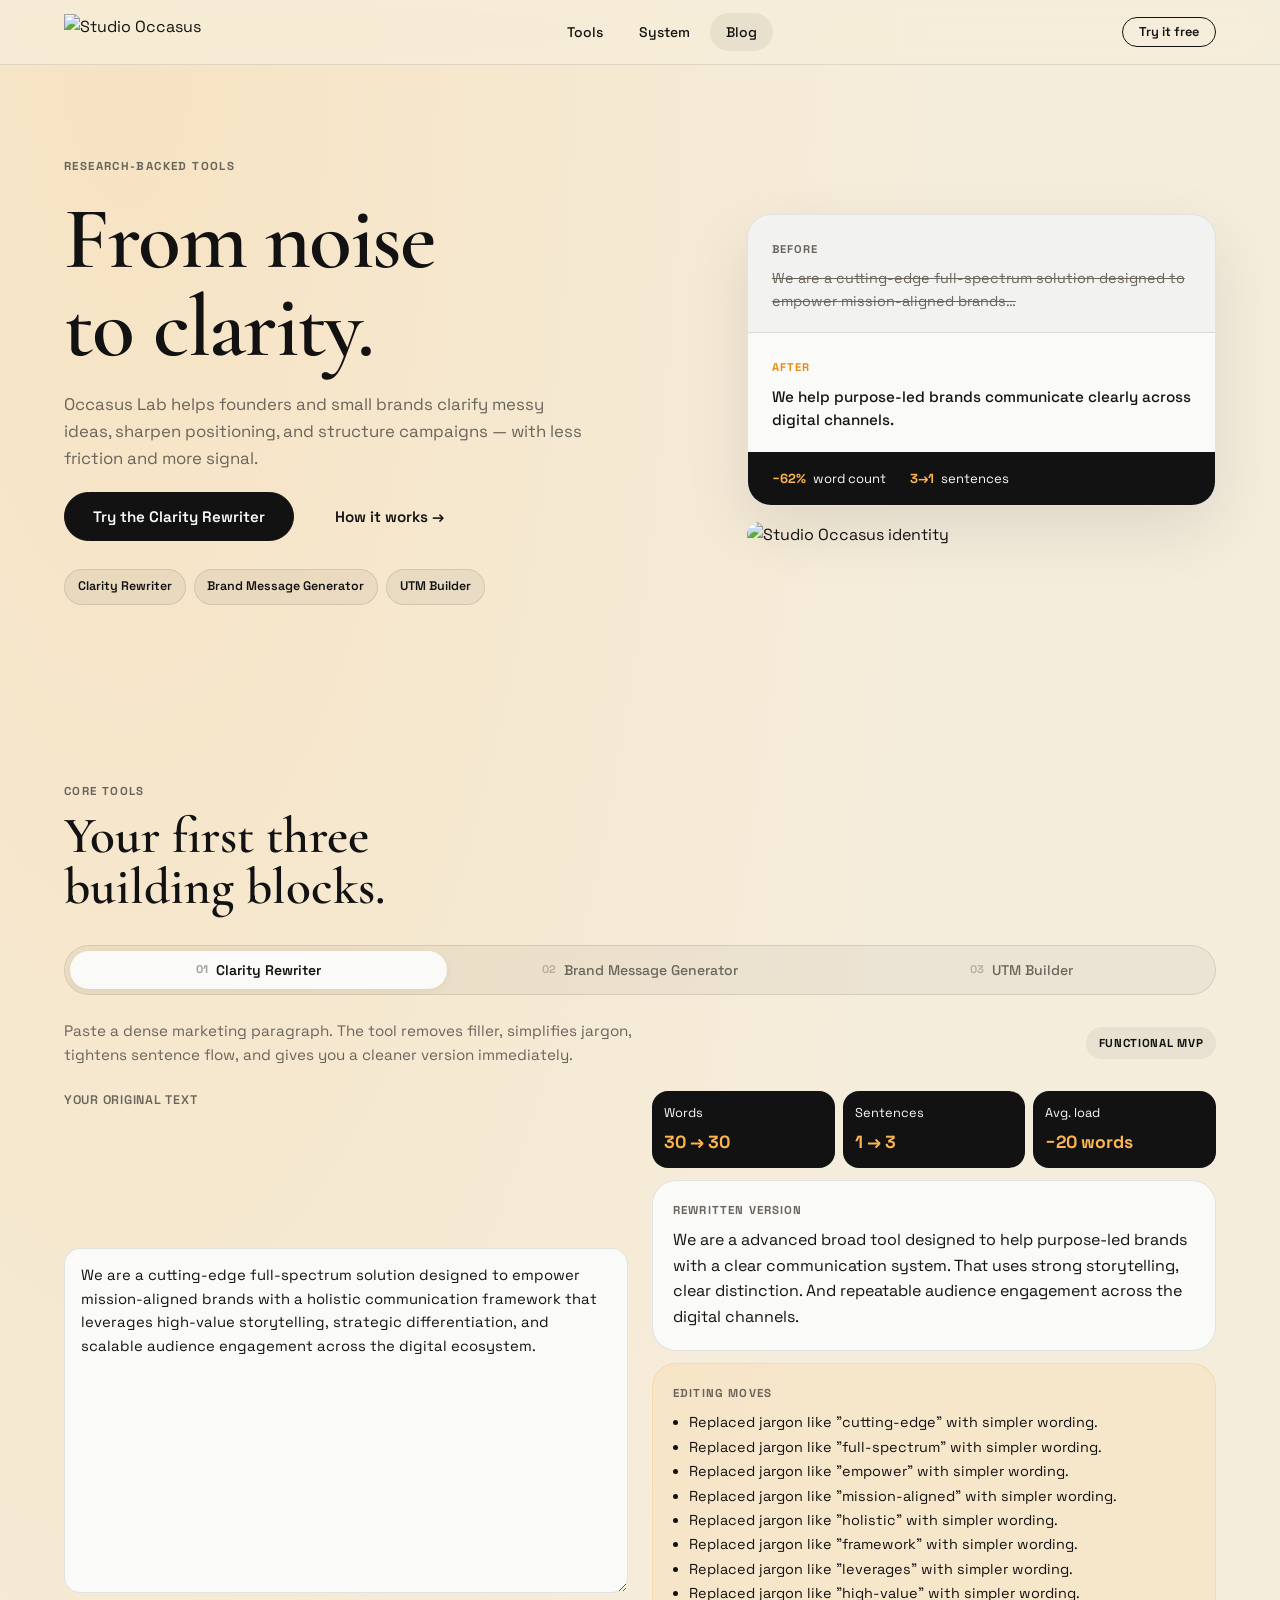
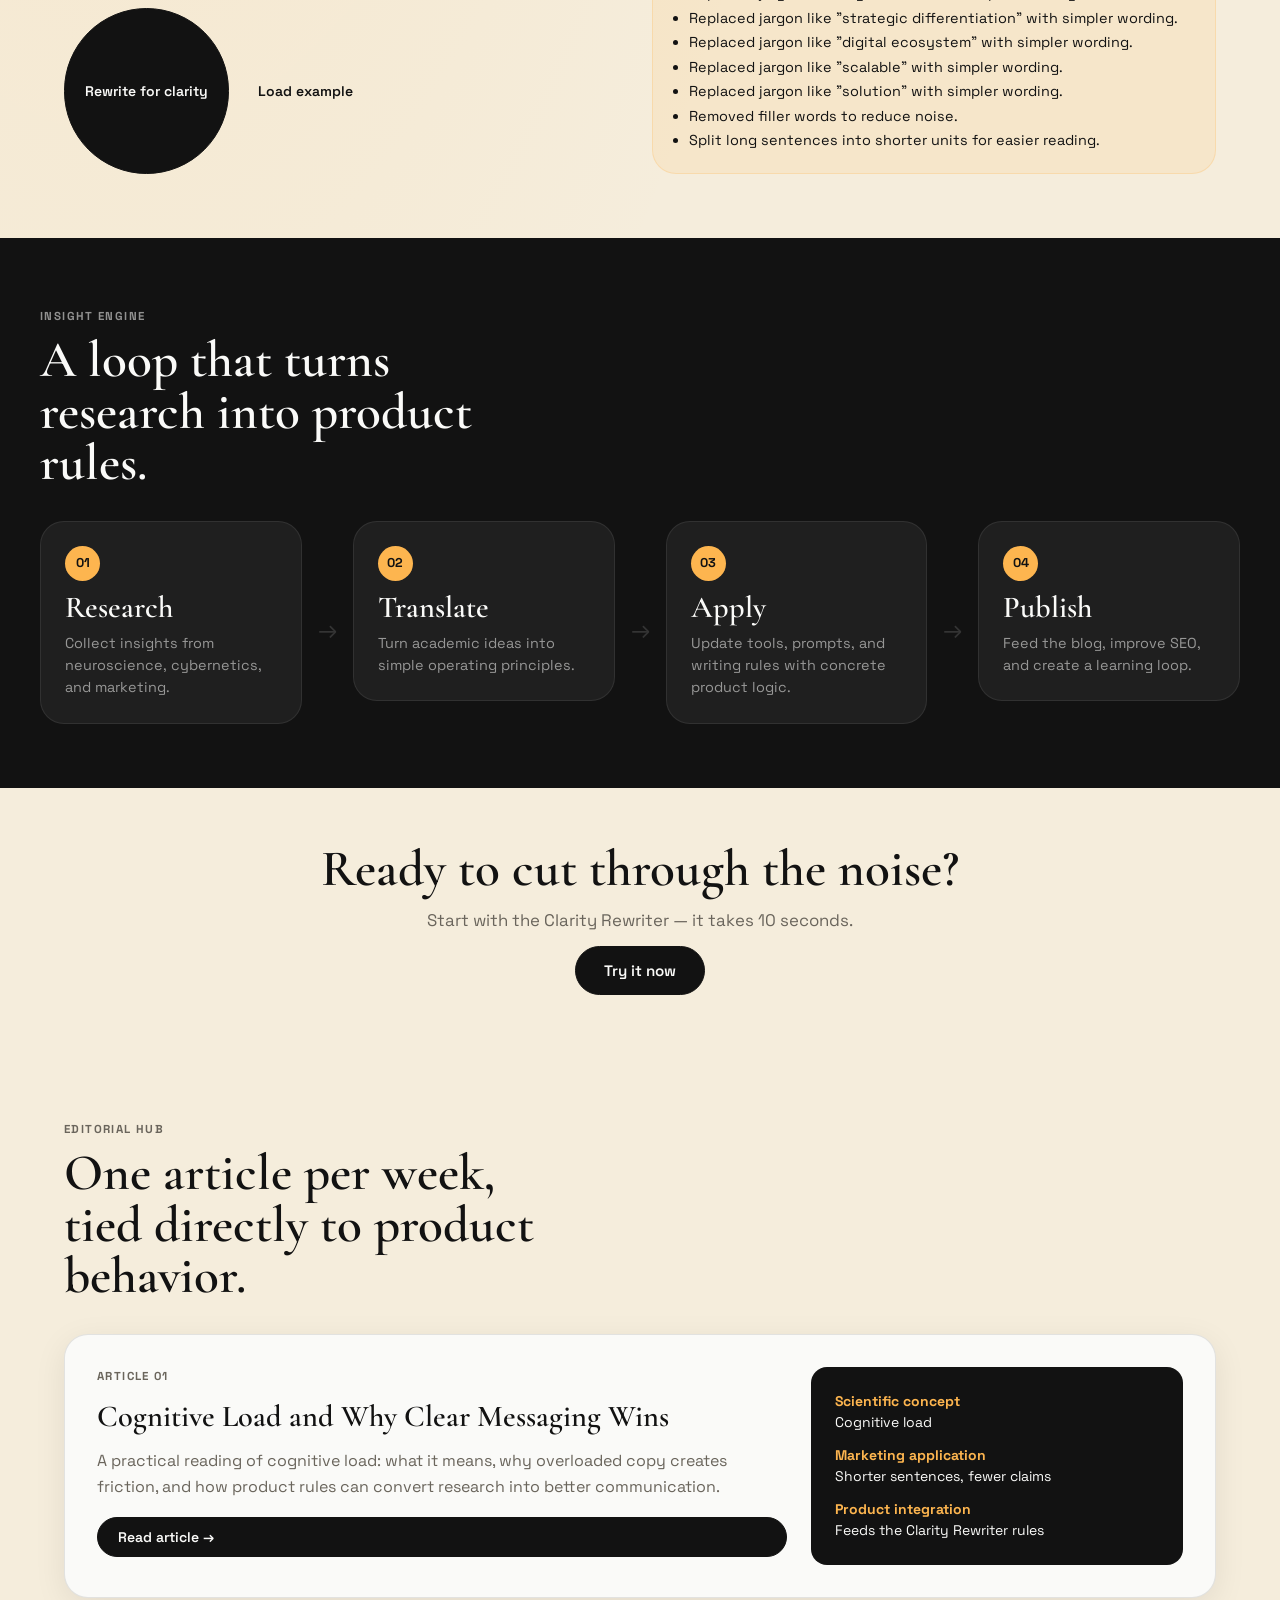
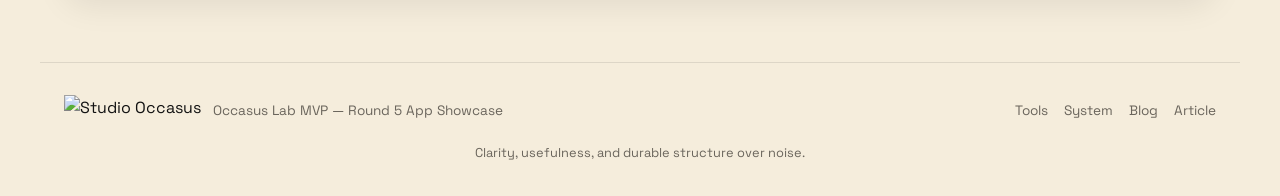
==== site/index.html @ 3262f396 "redesign: modern UX/UI with tabbed tools, sticky nav, compact layout - Tab-based tool switcher (HubS" ====
<!DOCTYPE html>
<html lang="en">
<head>
  <meta charset="UTF-8">
  <meta name="viewport" content="width=device-width, initial-scale=1.0">
  <title>Occasus Lab | From Noise to Clarity</title>
  <meta name="description" content="Occasus Lab turns messy marketing ideas into clear messaging with a Clarity Rewriter, a Brand Message Generator, and a clean editorial content hub.">
  <meta name="theme-color" content="#f5eddc">
  <meta property="og:title" content="Occasus Lab | From Noise to Clarity">
  <meta property="og:description" content="Research-backed tools for clarity, positioning, and calm campaign structure.">
  <meta property="og:type" content="website">
  <meta property="og:image" content="assets/studio-occasus-banner.jpg">
  <link rel="preconnect" href="https://fonts.googleapis.com">
  <link rel="preconnect" href="https://fonts.gstatic.com" crossorigin>
  <link href="https://fonts.googleapis.com/css2?family=Cormorant+Garamond:wght@500;600;700&family=Space+Grotesk:wght@400;500;700&display=swap" rel="stylesheet">
  <link rel="stylesheet" href="assets/styles.css">
</head>
<body>

  <!-- ── Sticky Nav ──────────────────────────────── -->
  <header class="nav" id="nav">
    <div class="nav__inner">
      <a class="nav__brand" href="#top" aria-label="Occasus Lab home">
        <img src="assets/studio-occasus-logo.png" alt="Studio Occasus" height="40">
      </a>
      <nav class="nav__links" aria-label="Primary">
        <a href="#tools" class="nav__link">Tools</a>
        <a href="#system" class="nav__link">System</a>
        <a href="#blog" class="nav__link">Blog</a>
      </nav>
      <a class="btn btn--sm" href="#tools">Try it free</a>
    </div>
  </header>

  <main id="top">

    <!-- ── Hero ──────────────────────────────────── -->
    <section class="hero">
      <div class="hero__content">
        <span class="tag">Research-backed tools</span>
        <h1>From noise<br>to clarity.</h1>
        <p class="hero__sub">Occasus Lab helps founders and small brands clarify messy ideas, sharpen positioning, and structure campaigns&nbsp;&mdash; with less friction and more signal.</p>
        <div class="hero__actions">
          <a class="btn btn--primary btn--lg" href="#tools">Try the Clarity Rewriter</a>
          <a class="btn btn--ghost btn--lg" href="#system">How it works &rarr;</a>
        </div>
        <div class="hero__proof">
          <span class="hero__pill">Clarity Rewriter</span>
          <span class="hero__pill">Brand Message Generator</span>
          <span class="hero__pill">UTM Builder</span>
        </div>
      </div>
      <div class="hero__visual">
        <div class="demo-card">
          <div class="demo-card__before">
            <span class="demo-card__label">Before</span>
            <p>We are a cutting-edge full-spectrum solution designed to empower mission-aligned brands&hellip;</p>
          </div>
          <div class="demo-card__after">
            <span class="demo-card__label demo-card__label--accent">After</span>
            <p>We help purpose-led brands communicate clearly across digital channels.</p>
          </div>
          <div class="demo-card__stats">
            <div><strong>&minus;62%</strong> word count</div>
            <div><strong>3&rarr;1</strong> sentences</div>
          </div>
        </div>
        <figure class="hero__banner">
          <img src="assets/studio-occasus-banner.jpg" alt="Studio Occasus identity" loading="lazy">
        </figure>
      </div>
    </section>

    <!-- ── Tools (tabbed) ────────────────────────── -->
    <section class="section" id="tools">
      <div class="section__head">
        <span class="tag">Core tools</span>
        <h2>Your first three building blocks.</h2>
      </div>

      <div class="tabs" role="tablist">
        <button class="tabs__btn tabs__btn--active" role="tab" aria-selected="true" aria-controls="panel-clarity" data-tool="clarity">
          <span class="tabs__num">01</span> Clarity Rewriter
        </button>
        <button class="tabs__btn" role="tab" aria-selected="false" aria-controls="panel-brand" data-tool="brand">
          <span class="tabs__num">02</span> Brand Message Generator
        </button>
        <button class="tabs__btn" role="tab" aria-selected="false" aria-controls="panel-utm" data-tool="utm">
          <span class="tabs__num">03</span> UTM Builder
        </button>
      </div>

      <!-- Panel: Clarity Rewriter -->
      <div class="panel panel--active" id="panel-clarity" role="tabpanel">
        <div class="panel__intro">
          <p>Paste a dense marketing paragraph. The tool removes filler, simplifies jargon, tightens sentence flow, and gives you a cleaner version immediately.</p>
          <span class="badge">Functional MVP</span>
        </div>
        <div class="panel__grid">
          <form class="form" id="clarity-form">
            <label for="clarity-input">Your original text</label>
            <textarea id="clarity-input" name="clarity-input" rows="8">We are a cutting-edge full-spectrum solution designed to empower mission-aligned brands with a holistic communication framework that leverages high-value storytelling, strategic differentiation, and scalable audience engagement across the digital ecosystem.</textarea>
            <div class="form__actions">
              <button class="btn btn--primary" type="submit">Rewrite for clarity</button>
              <button class="btn btn--ghost" type="button" id="clarity-sample">Load example</button>
            </div>
          </form>
          <div class="results">
            <div class="metrics" id="clarity-metrics" aria-live="polite"></div>
            <div class="result-card">
              <span class="result-card__label">Rewritten version</span>
              <div id="clarity-output" aria-live="polite"></div>
            </div>
            <div class="result-card result-card--accent">
              <span class="result-card__label">Editing moves</span>
              <ul id="clarity-notes" class="note-list"></ul>
            </div>
          </div>
        </div>
      </div>

      <!-- Panel: Brand Message Generator -->
      <div class="panel" id="panel-brand" role="tabpanel">
        <div class="panel__intro">
          <p>Answer five questions about your brand. Get a positioning statement, value proposition, and homepage lead&nbsp;&mdash; instantly.</p>
          <span class="badge badge--soft">Guided output</span>
        </div>
        <div class="panel__grid">
          <form class="form" id="brand-form">
            <label for="audience">Audience</label>
            <input id="audience" name="audience" type="text" value="founders with a strong offer but fuzzy messaging">
            <label for="problem">Main problem</label>
            <input id="problem" name="problem" type="text" value="their message sounds complicated or generic">
            <label for="outcome">Desired outcome</label>
            <input id="outcome" name="outcome" type="text" value="clear positioning that people understand quickly">
            <label for="difference">Key difference</label>
            <input id="difference" name="difference" type="text" value="a research-backed method focused on signal, not hype">
            <label for="proof">Proof or credibility</label>
            <input id="proof" name="proof" type="text" value="clarity principles grounded in neuroscience, cybernetics, and real marketing practice">
            <label for="tone">Tone</label>
            <select id="tone" name="tone">
              <option value="calm">Calm and editorial</option>
              <option value="direct">Direct and confident</option>
              <option value="warm">Warm and human</option>
            </select>
            <div class="form__actions">
              <button class="btn btn--primary" type="submit">Generate messaging</button>
            </div>
          </form>
          <div class="results">
            <div class="result-card">
              <span class="result-card__label">Positioning statement</span>
              <p id="positioning-output"></p>
            </div>
            <div class="result-card">
              <span class="result-card__label">Value proposition</span>
              <p id="value-output"></p>
            </div>
            <div class="result-card">
              <span class="result-card__label">Homepage lead</span>
              <p id="lead-output"></p>
            </div>
          </div>
        </div>
      </div>

      <!-- Panel: UTM Builder -->
      <div class="panel" id="panel-utm" role="tabpanel">
        <div class="panel__intro">
          <p>Build clean, trackable campaign URLs. No more guessing which link drove traffic.</p>
          <span class="badge badge--soft">SEO entry point</span>
        </div>
        <div class="panel__grid">
          <form class="form" id="utm-form">
            <label for="base-url">Base URL</label>
            <input id="base-url" name="base-url" type="url" value="https://studiooccasus.com/offer">
            <label for="utm-source">Source</label>
            <input id="utm-source" name="utm-source" type="text" value="newsletter">
            <label for="utm-medium">Medium</label>
            <input id="utm-medium" name="utm-medium" type="text" value="email">
            <label for="utm-campaign">Campaign</label>
            <input id="utm-campaign" name="utm-campaign" type="text" value="clarity-launch">
            <label for="utm-content">Content</label>
            <input id="utm-content" name="utm-content" type="text" value="hero-cta">
            <label for="utm-term">Term</label>
            <input id="utm-term" name="utm-term" type="text" value="brand-clarity">
            <div class="form__actions">
              <button class="btn btn--primary" type="submit">Build URL</button>
              <button class="btn btn--ghost" type="button" id="utm-copy">Copy result</button>
            </div>
          </form>
          <div class="results">
            <div class="result-card">
              <span class="result-card__label">Generated URL</span>
              <p id="utm-output" class="mono"></p>
            </div>
            <div class="result-card result-card--accent">
              <span class="result-card__label">Why it matters</span>
              <p>Clear tracking keeps SEO, campaigns, and product learning tied together without extra operational noise.</p>
            </div>
          </div>
        </div>
      </div>
    </section>

    <!-- ── System (dark) ─────────────────────────── -->
    <section class="section section--dark" id="system">
      <div class="section__inner">
        <div class="section__head section__head--light">
          <span class="tag tag--light">Insight engine</span>
          <h2>A loop that turns research into product rules.</h2>
        </div>
        <div class="flow">
          <div class="flow__step">
            <span class="flow__num">01</span>
            <h3>Research</h3>
            <p>Collect insights from neuroscience, cybernetics, and marketing.</p>
          </div>
          <span class="flow__arrow">&rarr;</span>
          <div class="flow__step">
            <span class="flow__num">02</span>
            <h3>Translate</h3>
            <p>Turn academic ideas into simple operating principles.</p>
          </div>
          <span class="flow__arrow">&rarr;</span>
          <div class="flow__step">
            <span class="flow__num">03</span>
            <h3>Apply</h3>
            <p>Update tools, prompts, and writing rules with concrete product logic.</p>
          </div>
          <span class="flow__arrow">&rarr;</span>
          <div class="flow__step">
            <span class="flow__num">04</span>
            <h3>Publish</h3>
            <p>Feed the blog, improve SEO, and create a learning loop.</p>
          </div>
        </div>
      </div>
    </section>

    <!-- ── CTA Banner ────────────────────────────── -->
    <section class="cta-banner">
      <h2>Ready to cut through the noise?</h2>
      <p>Start with the Clarity Rewriter&nbsp;&mdash; it takes 10&nbsp;seconds.</p>
      <a class="btn btn--primary btn--lg" href="#tools">Try it now</a>
    </section>

    <!-- ── Blog ──────────────────────────────────── -->
    <section class="section" id="blog">
      <div class="section__head">
        <span class="tag">Editorial hub</span>
        <h2>One article per week, tied directly to product behavior.</h2>
      </div>
      <article class="article-card">
        <div class="article-card__content">
          <span class="tag">Article 01</span>
          <h3>Cognitive Load and Why Clear Messaging Wins</h3>
          <p>A practical reading of cognitive load: what it means, why overloaded copy creates friction, and how product rules can convert research into better communication.</p>
          <a class="btn btn--primary" href="cognitive-load-clarity.html">Read article &rarr;</a>
        </div>
        <div class="article-card__meta">
          <div><strong>Scientific concept</strong><br>Cognitive load</div>
          <div><strong>Marketing application</strong><br>Shorter sentences, fewer claims</div>
          <div><strong>Product integration</strong><br>Feeds the Clarity Rewriter rules</div>
        </div>
      </article>
    </section>

  </main>

  <!-- ── Footer ──────────────────────────────────── -->
  <footer class="footer">
    <div class="footer__inner">
      <div class="footer__brand">
        <img src="assets/studio-occasus-logo.png" alt="Studio Occasus" height="32">
        <p>Occasus Lab MVP &mdash; Round 5 App Showcase</p>
      </div>
      <div class="footer__links">
        <a href="#tools">Tools</a>
        <a href="#system">System</a>
        <a href="#blog">Blog</a>
        <a href="cognitive-load-clarity.html">Article</a>
      </div>
    </div>
    <p class="footer__copy">Clarity, usefulness, and durable structure over noise.</p>
  </footer>

  <script src="assets/app.js"></script>
</body>
</html>
---- site/assets/styles.css ----
/* ═══════════════════════════════════════════════════
   Occasus Lab — Design System v2
   Inspired by Refokus / HubSpot / Neil Patel
   ═══════════════════════════════════════════════════ */

/* ── Foundation ──────────────────────────────────── */
:root {
  --bg: #f5eddc;
  --surface: #fafaf8;
  --ink: #121212;
  --muted: #6a655c;
  --line: rgba(18, 18, 18, .10);
  --accent: #fdb54f;
  --accent-deep: #e38d12;
  --radius: 16px;
  --radius-lg: 24px;
  --shadow-sm: 0 2px 8px rgba(18, 18, 18, .06);
  --shadow: 0 8px 32px rgba(18, 18, 18, .08);
  --shadow-lg: 0 24px 64px rgba(18, 18, 18, .10);
  --nav-h: 64px;
  --max-w: 1200px;
  --ease: cubic-bezier(.4, 0, .2, 1);
  --transition: 220ms var(--ease);
}

*, *::before, *::after { box-sizing: border-box; margin: 0; }

html {
  scroll-behavior: smooth;
  scroll-padding-top: calc(var(--nav-h) + 24px);
}

body {
  font-family: "Space Grotesk", system-ui, sans-serif;
  color: var(--ink);
  background:
    radial-gradient(ellipse at 10% 0%, rgba(253, 181, 79, .18), transparent 50%),
    var(--bg);
  line-height: 1.6;
  -webkit-font-smoothing: antialiased;
}

img { max-width: 100%; display: block; }
a   { color: inherit; text-decoration: none; }

/* ── Typography ──────────────────────────────────── */
h1, h2, h3 {
  font-family: "Cormorant Garamond", Georgia, serif;
  font-weight: 600;
  line-height: 1;
}
h1 { font-size: clamp(3rem, 7vw, 5.5rem); letter-spacing: -.02em; }
h2 { font-size: clamp(2rem, 4vw, 3.2rem); }
h3 { font-size: clamp(1.4rem, 2.5vw, 1.9rem); }

/* ── Tags & Badges ───────────────────────────────── */
.tag {
  display: inline-block;
  text-transform: uppercase;
  letter-spacing: .12em;
  font-size: .72rem;
  font-weight: 700;
  color: var(--muted);
}
.tag--light { color: rgba(250, 250, 248, .55); }

.badge {
  display: inline-flex;
  padding: .4rem .8rem;
  border-radius: 999px;
  background: rgba(18, 18, 18, .06);
  font-size: .72rem;
  font-weight: 700;
  letter-spacing: .06em;
  text-transform: uppercase;
}
.badge--soft { background: rgba(253, 181, 79, .2); }

/* ── Buttons ─────────────────────────────────────── */
.btn {
  display: inline-flex;
  align-items: center;
  gap: .5rem;
  padding: .75rem 1.25rem;
  border-radius: 999px;
  border: 1.5px solid var(--ink);
  font: 600 .875rem/1 "Space Grotesk", sans-serif;
  cursor: pointer;
  transition: transform var(--transition), background var(--transition), color var(--transition), box-shadow var(--transition);
  white-space: nowrap;
  background: transparent;
  color: var(--ink);
}
.btn:hover { transform: translateY(-1px); box-shadow: var(--shadow-sm); }
.btn--primary { background: var(--ink); color: var(--surface); }
.btn--primary:hover { background: #2a2a2a; }
.btn--ghost { border-color: transparent; }
.btn--ghost:hover { background: rgba(18, 18, 18, .05); }
.btn--lg { padding: 1rem 1.75rem; font-size: .95rem; }
.btn--sm { padding: .5rem 1rem; font-size: .8rem; }

/* ═══════════════════════════════════════════════════
   NAV — Sticky, blur-backed
   ═══════════════════════════════════════════════════ */
.nav {
  position: sticky;
  top: 0;
  z-index: 100;
  background: rgba(245, 237, 220, .82);
  backdrop-filter: blur(16px) saturate(180%);
  -webkit-backdrop-filter: blur(16px) saturate(180%);
  border-bottom: 1px solid var(--line);
}
.nav__inner {
  max-width: var(--max-w);
  margin: 0 auto;
  padding: 0 1.5rem;
  height: var(--nav-h);
  display: flex;
  align-items: center;
  justify-content: space-between;
  gap: 1.5rem;
}
.nav__brand img { height: 36px; width: auto; }
.nav__links { display: flex; gap: .25rem; }
.nav__link {
  padding: .5rem 1rem;
  border-radius: 999px;
  font-size: .875rem;
  font-weight: 500;
  transition: background var(--transition), color var(--transition);
}
.nav__link:hover,
.nav__link.active {
  background: rgba(18, 18, 18, .06);
}

/* ═══════════════════════════════════════════════════
   HERO
   ═══════════════════════════════════════════════════ */
.hero {
  max-width: var(--max-w);
  margin: 0 auto;
  padding: 3rem 1.5rem 4rem;
  display: grid;
  grid-template-columns: 1.15fr .85fr;
  gap: 3rem;
  align-items: center;
  min-height: max(72vh, 520px);
}
.hero__content { display: grid; gap: 1.25rem; }
.hero__sub {
  max-width: 48ch;
  color: var(--muted);
  font-size: 1.05rem;
}
.hero__actions { display: flex; flex-wrap: wrap; gap: .75rem; }
.hero__proof {
  display: flex;
  flex-wrap: wrap;
  gap: .5rem;
  padding-top: .5rem;
}
.hero__pill {
  padding: .45rem .8rem;
  border-radius: 999px;
  background: rgba(18, 18, 18, .05);
  border: 1px solid var(--line);
  font-size: .78rem;
  font-weight: 600;
}

/* Demo card */
.hero__visual { display: grid; gap: 1rem; }

.demo-card {
  border-radius: var(--radius-lg);
  border: 1px solid var(--line);
  background: var(--surface);
  box-shadow: var(--shadow-lg);
  overflow: hidden;
}
.demo-card__before,
.demo-card__after { padding: 1.25rem 1.5rem; }
.demo-card__before {
  background: rgba(18, 18, 18, .03);
  border-bottom: 1px solid var(--line);
}
.demo-card__before p {
  color: var(--muted);
  text-decoration: line-through;
  font-size: .9rem;
  line-height: 1.55;
}
.demo-card__after p {
  font-weight: 500;
  font-size: .95rem;
  line-height: 1.55;
}
.demo-card__label {
  display: inline-block;
  font-size: .7rem;
  font-weight: 700;
  text-transform: uppercase;
  letter-spacing: .1em;
  margin-bottom: .5rem;
  color: var(--muted);
}
.demo-card__label--accent { color: var(--accent-deep); }
.demo-card__stats {
  display: flex;
  gap: 1.5rem;
  padding: 1rem 1.5rem;
  background: var(--ink);
  color: var(--surface);
  font-size: .82rem;
}
.demo-card__stats strong { color: var(--accent); margin-right: .25rem; }

.hero__banner {
  border-radius: var(--radius-lg);
  overflow: hidden;
  margin: 0;
}
.hero__banner img { width: 100%; height: auto; object-fit: cover; }

/* ═══════════════════════════════════════════════════
   SECTIONS
   ═══════════════════════════════════════════════════ */
.section {
  max-width: var(--max-w);
  margin: 0 auto;
  padding: 4rem 1.5rem;
}
.section--dark {
  max-width: none;
  background: var(--ink);
  color: var(--surface);
  padding: 4rem 1.5rem;
}
.section__inner {
  max-width: var(--max-w);
  margin: 0 auto;
}
.section__head { margin-bottom: 2rem; }
.section__head h2 { margin-top: .5rem; max-width: 20ch; }
.section__head--light h2 { color: var(--surface); }

/* ═══════════════════════════════════════════════════
   TABS — HubSpot-style pill switcher
   ═══════════════════════════════════════════════════ */
.tabs {
  display: flex;
  gap: .25rem;
  padding: .3rem;
  background: rgba(18, 18, 18, .04);
  border-radius: 999px;
  border: 1px solid var(--line);
  overflow-x: auto;
  margin-bottom: 1.5rem;
}
.tabs__btn {
  flex: 1;
  display: flex;
  align-items: center;
  justify-content: center;
  gap: .5rem;
  padding: .75rem 1.25rem;
  border: none;
  border-radius: 999px;
  background: transparent;
  font: 500 .875rem/1 "Space Grotesk", sans-serif;
  color: var(--muted);
  cursor: pointer;
  transition: all var(--transition);
  white-space: nowrap;
}
.tabs__btn:hover { color: var(--ink); }
.tabs__btn--active {
  background: var(--surface);
  color: var(--ink);
  box-shadow: var(--shadow-sm);
  font-weight: 600;
}
.tabs__num {
  font-size: .7rem;
  font-weight: 700;
  opacity: .4;
}

/* ═══════════════════════════════════════════════════
   PANELS — Tool content areas
   ═══════════════════════════════════════════════════ */
.panel {
  display: none;
  animation: fadeUp 320ms var(--ease);
}
.panel--active { display: block; }

.panel__intro {
  display: flex;
  align-items: center;
  justify-content: space-between;
  gap: 1rem;
  margin-bottom: 1.5rem;
}
.panel__intro p { max-width: 60ch; color: var(--muted); font-size: .95rem; }
.panel__grid {
  display: grid;
  grid-template-columns: 1fr 1fr;
  gap: 1.5rem;
}

/* ═══════════════════════════════════════════════════
   FORMS
   ═══════════════════════════════════════════════════ */
.form { display: grid; gap: .7rem; }
.form label {
  font-size: .78rem;
  font-weight: 600;
  text-transform: uppercase;
  letter-spacing: .06em;
  color: var(--muted);
}
.form input,
.form select,
.form textarea {
  width: 100%;
  border: 1.5px solid var(--line);
  border-radius: var(--radius);
  background: var(--surface);
  color: var(--ink);
  padding: .85rem 1rem;
  font: inherit;
  font-size: .925rem;
  transition: border-color var(--transition), box-shadow var(--transition);
}
.form input:focus,
.form select:focus,
.form textarea:focus {
  outline: none;
  border-color: var(--accent);
  box-shadow: 0 0 0 3px rgba(253, 181, 79, .2);
}
.form textarea { resize: vertical; min-height: 10rem; }
.form__actions { display: flex; gap: .5rem; margin-top: .25rem; }

/* ═══════════════════════════════════════════════════
   RESULTS
   ═══════════════════════════════════════════════════ */
.results { display: grid; gap: .75rem; align-content: start; }

.metrics {
  display: grid;
  grid-template-columns: repeat(3, 1fr);
  gap: .5rem;
}
.metric {
  padding: .75rem;
  border-radius: var(--radius);
  background: var(--ink);
  color: var(--surface);
  font-size: .8rem;
}
.metric strong {
  display: block;
  font-size: 1.1rem;
  margin-top: .25rem;
  color: var(--accent);
}

.result-card {
  padding: 1.25rem;
  border-radius: var(--radius-lg);
  background: var(--surface);
  border: 1px solid var(--line);
}
.result-card--accent {
  background: rgba(253, 181, 79, .12);
  border-color: rgba(253, 181, 79, .25);
}
.result-card__label {
  display: block;
  font-size: .72rem;
  font-weight: 700;
  text-transform: uppercase;
  letter-spacing: .1em;
  color: var(--muted);
  margin-bottom: .5rem;
}
.result-card p { margin: 0; line-height: 1.6; }
.note-list { margin: 0; padding-left: 1rem; font-size: .9rem; line-height: 1.7; }
.mono { font-family: "SF Mono", Consolas, monospace; word-break: break-all; font-size: .85rem; }

/* ═══════════════════════════════════════════════════
   FLOW — Insight engine (dark section)
   ═══════════════════════════════════════════════════ */
.flow {
  display: flex;
  align-items: flex-start;
  gap: 1rem;
}
.flow__step {
  flex: 1;
  padding: 1.5rem;
  border-radius: var(--radius-lg);
  background: rgba(250, 250, 248, .06);
  border: 1px solid rgba(250, 250, 248, .08);
}
.flow__step h3 { margin-top: .75rem; }
.flow__step p {
  color: rgba(250, 250, 248, .55);
  font-size: .9rem;
  margin-top: .5rem;
  line-height: 1.55;
}
.flow__num {
  display: inline-flex;
  align-items: center;
  justify-content: center;
  width: 2.2rem;
  height: 2.2rem;
  border-radius: 50%;
  background: var(--accent);
  color: var(--ink);
  font-weight: 700;
  font-size: .8rem;
}
.flow__arrow {
  align-self: center;
  font-size: 1.5rem;
  color: rgba(250, 250, 248, .15);
  flex-shrink: 0;
  padding-top: 1rem;
}

/* ═══════════════════════════════════════════════════
   CTA BANNER
   ═══════════════════════════════════════════════════ */
.cta-banner {
  max-width: var(--max-w);
  margin: 0 auto;
  padding: 3.5rem 1.5rem;
  text-align: center;
  display: grid;
  gap: .75rem;
  justify-items: center;
}
.cta-banner p { color: var(--muted); font-size: 1.05rem; }

/* ═══════════════════════════════════════════════════
   ARTICLE CARD
   ═══════════════════════════════════════════════════ */
.article-card {
  display: grid;
  grid-template-columns: 1.3fr .7fr;
  gap: 1.5rem;
  padding: 2rem;
  border-radius: var(--radius-lg);
  background: var(--surface);
  border: 1px solid var(--line);
  box-shadow: var(--shadow);
}
.article-card__content { display: grid; gap: 1rem; align-content: start; }
.article-card__content p { color: var(--muted); line-height: 1.65; }
.article-card__meta {
  display: grid;
  gap: .75rem;
  padding: 1.5rem;
  border-radius: var(--radius);
  background: var(--ink);
  color: var(--surface);
  font-size: .875rem;
  line-height: 1.5;
  align-content: start;
}
.article-card__meta strong { color: var(--accent); }

/* ═══════════════════════════════════════════════════
   ARTICLE PAGE (cognitive-load-clarity.html)
   keep compatibility with the existing blog page
   ═══════════════════════════════════════════════════ */
.article-layout { width: min(960px, calc(100% - 2rem)); margin: 0 auto; }
.article-hero {
  padding: clamp(2rem, 4vw, 3.8rem);
  border: 1px solid var(--line);
  border-radius: var(--radius-lg);
  background: rgba(250, 250, 248, .7);
  box-shadow: var(--shadow);
}
.article-body { display: grid; gap: 1.2rem; margin-top: 1.5rem; }
.article-block {
  padding: 1.5rem;
  border: 1px solid var(--line);
  border-radius: var(--radius-lg);
  background: rgba(255, 255, 255, .72);
}
.article-block ul { margin: .7rem 0 0; padding-left: 1.25rem; line-height: 1.75; }
.article-back { display: inline-flex; margin-bottom: 1rem; }
.eyebrow, .card-label { text-transform: uppercase; letter-spacing: .12em; font-size: .74rem; font-weight: 700; color: var(--muted); }

/* ═══════════════════════════════════════════════════
   FOOTER
   ═══════════════════════════════════════════════════ */
.footer {
  max-width: var(--max-w);
  margin: 0 auto;
  padding: 2rem 1.5rem;
  border-top: 1px solid var(--line);
}
.footer__inner {
  display: flex;
  justify-content: space-between;
  align-items: center;
  gap: 1rem;
}
.footer__brand { display: flex; align-items: center; gap: .75rem; }
.footer__brand p { font-size: .85rem; color: var(--muted); margin: 0; }
.footer__links { display: flex; gap: 1rem; }
.footer__links a {
  font-size: .85rem;
  color: var(--muted);
  transition: color var(--transition);
}
.footer__links a:hover { color: var(--ink); }
.footer__copy {
  margin-top: 1rem;
  font-size: .8rem;
  color: var(--muted);
  text-align: center;
}

/* ═══════════════════════════════════════════════════
   ANIMATIONS
   ═══════════════════════════════════════════════════ */
@keyframes fadeUp {
  from { opacity: 0; transform: translateY(12px); }
  to   { opacity: 1; transform: translateY(0); }
}

.fade-in {
  animation: fadeUp 600ms var(--ease) both;
}
.delay-1 { animation-delay: 100ms; }
.delay-2 { animation-delay: 200ms; }

/* ═══════════════════════════════════════════════════
   RESPONSIVE
   ═══════════════════════════════════════════════════ */
@media (max-width: 980px) {
  .hero {
    grid-template-columns: 1fr;
    min-height: auto;
    padding: 2rem 1.5rem 3rem;
  }
  .hero__visual { order: -1; }
  .panel__grid { grid-template-columns: 1fr; }
  .flow { flex-direction: column; }
  .flow__arrow { transform: rotate(90deg); align-self: center; }
  .article-card { grid-template-columns: 1fr; }
}

@media (max-width: 640px) {
  .nav__links { display: none; }
  .tabs { gap: 0; }
  .tabs__btn { padding: .6rem .75rem; font-size: .78rem; }
  .tabs__num { display: none; }
  .metrics { grid-template-columns: 1fr; }
  .hero__actions { flex-direction: column; }
  .hero__actions .btn { justify-content: center; }
  .demo-card__stats { flex-direction: column; gap: .5rem; }
  .footer__inner { flex-direction: column; text-align: center; }
  .section { padding: 2.5rem 1rem; }
  .section--dark { padding: 2.5rem 1rem; }
  .cta-banner { padding: 2.5rem 1rem; }
  .panel__intro { flex-direction: column; align-items: flex-start; }
}
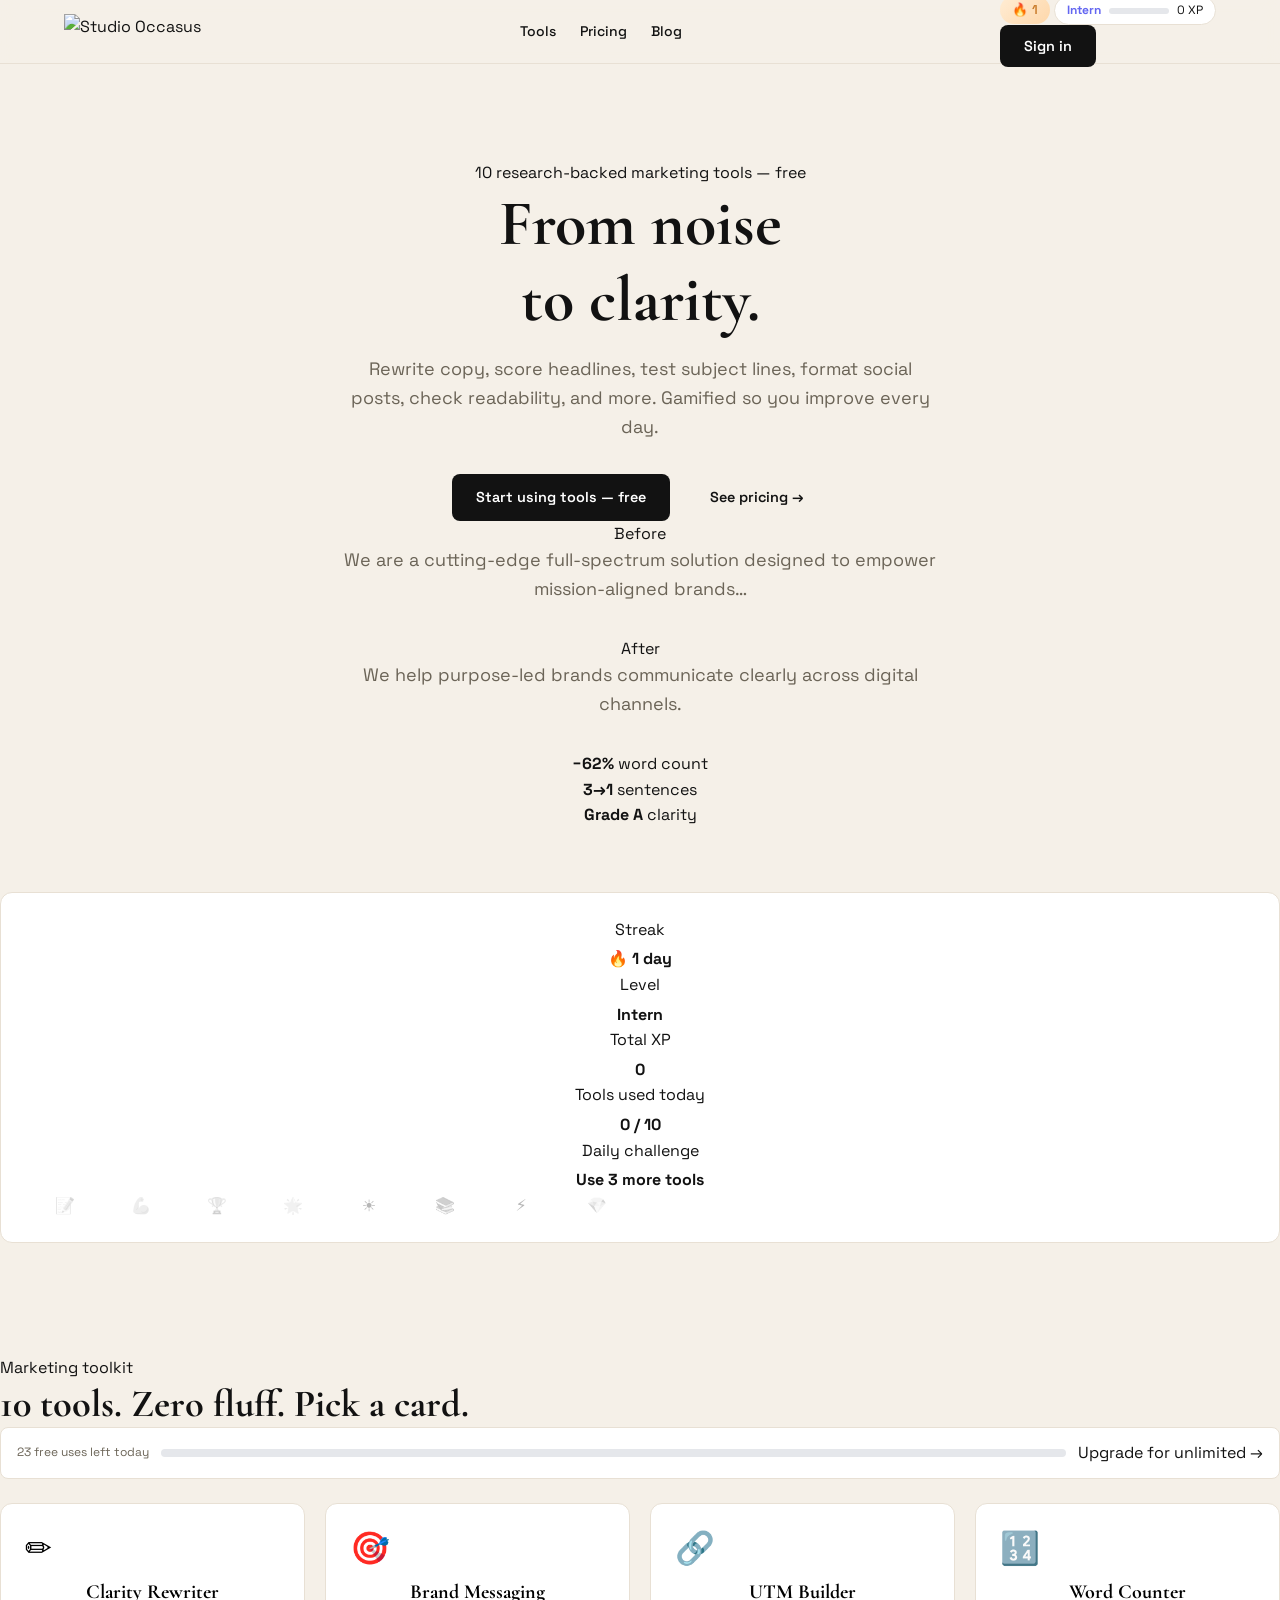
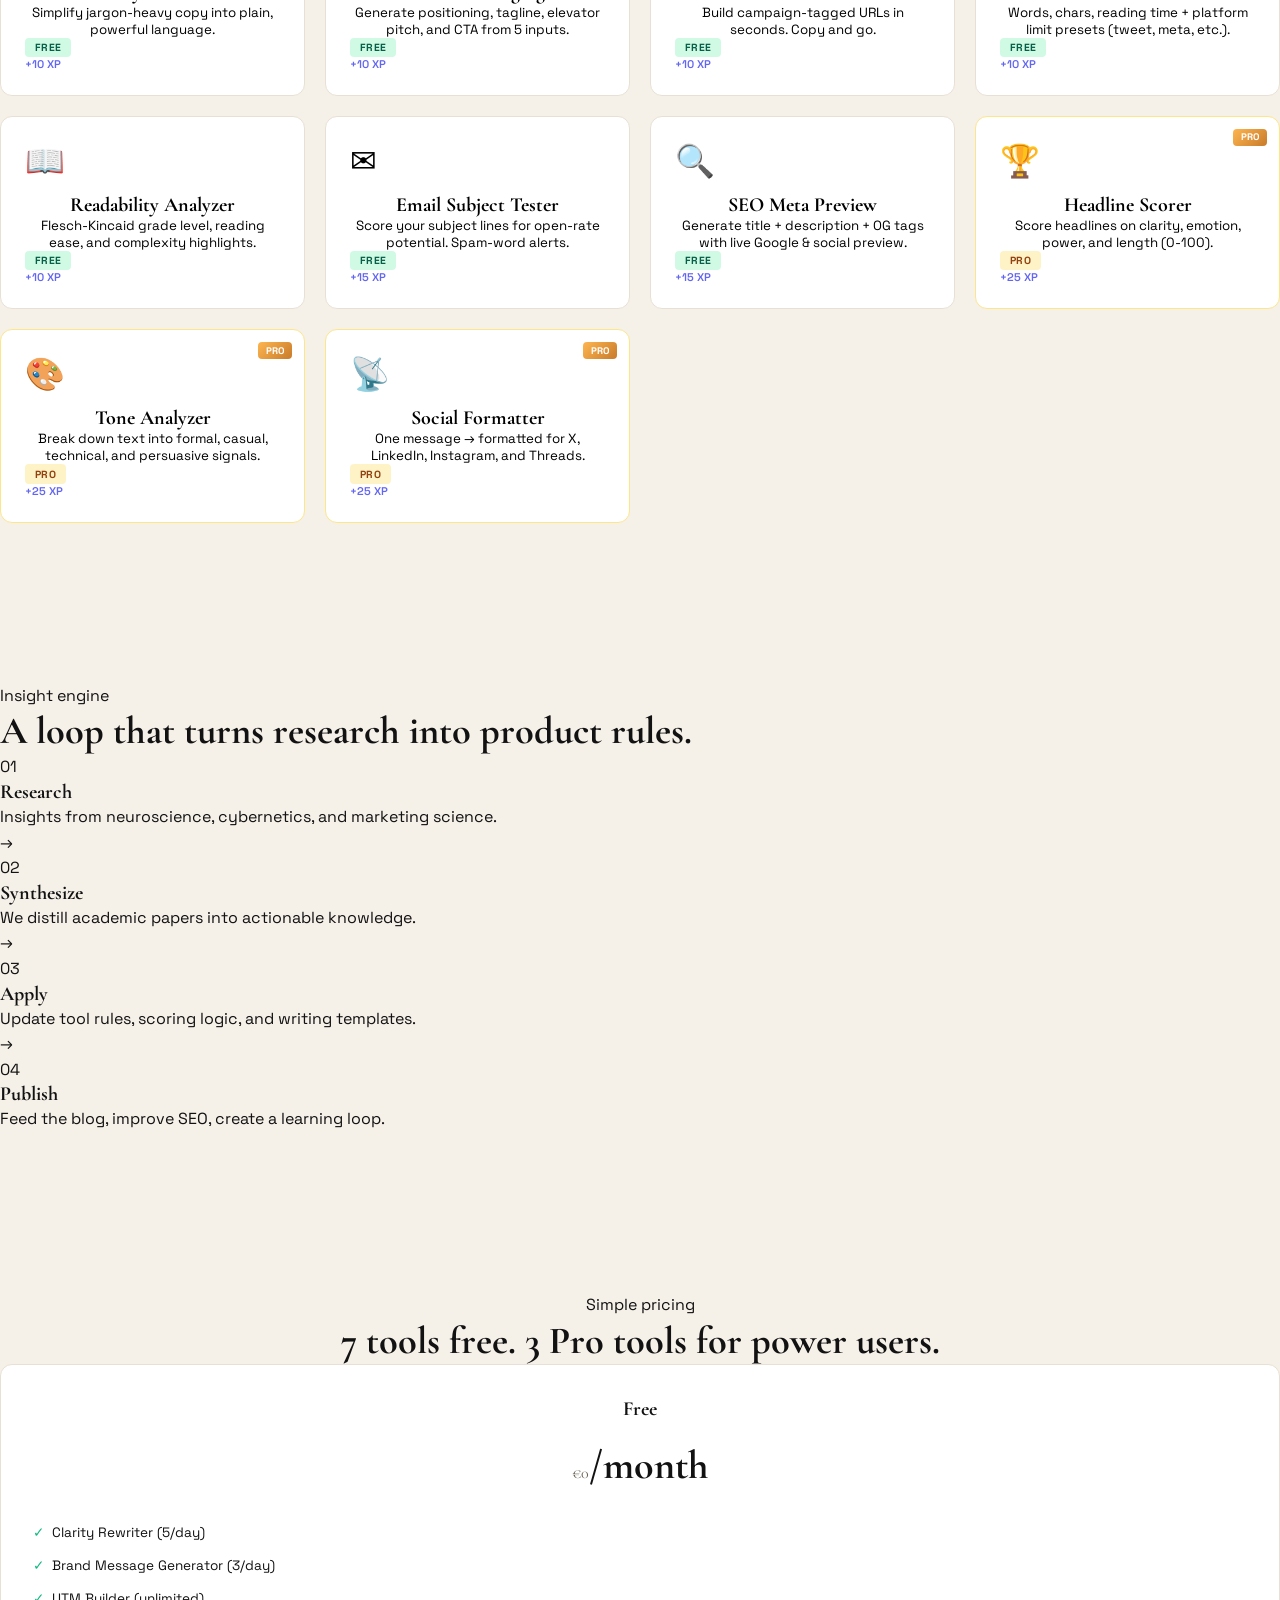
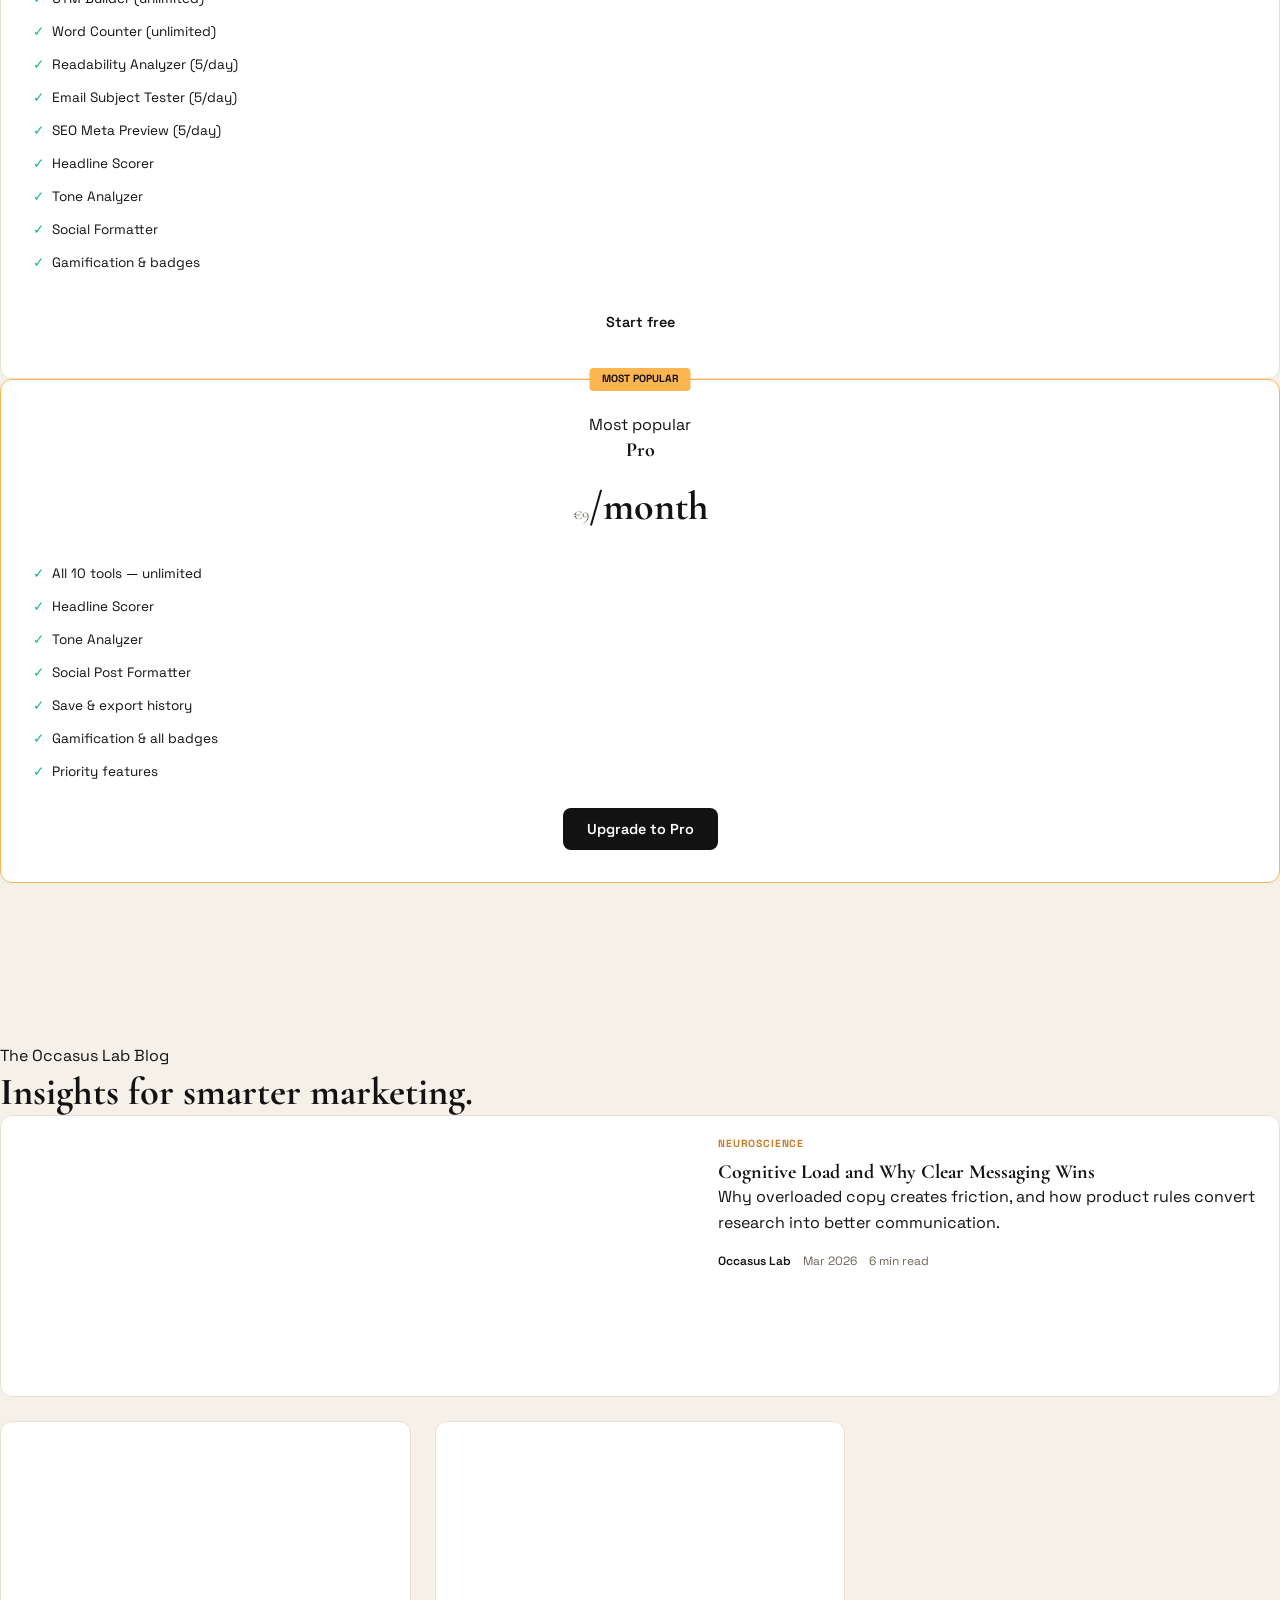
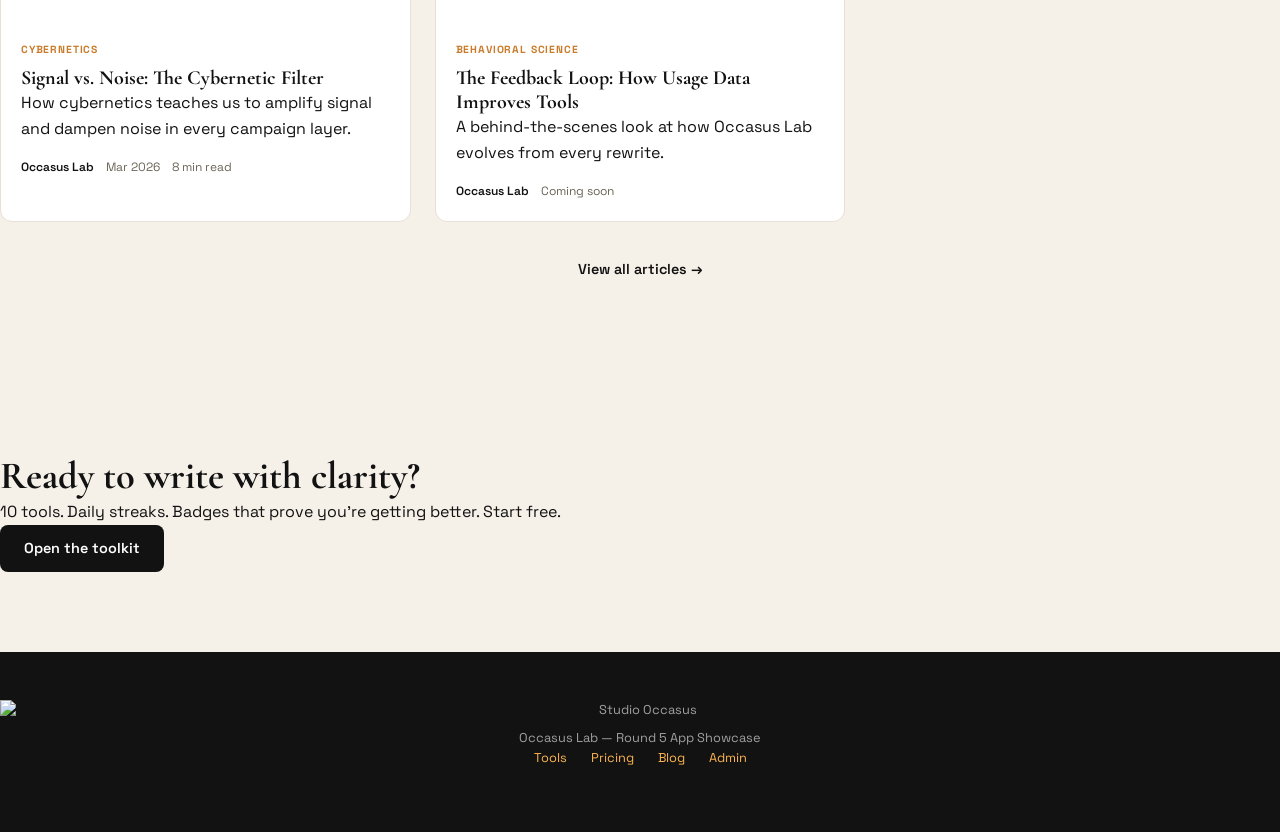
==== commit 84f5beaa: "v4: 10 tools card grid, gamification engine (XP/streaks/badges/levels), HubSpot-style blog - 5 new t" ====
--- a/site/index.html
+++ b/site/index.html
@@ -1,13 +1,13 @@
-<!DOCTYPE html>
+﻿<!DOCTYPE html>
 <html lang="en">
 <head>
   <meta charset="UTF-8">
   <meta name="viewport" content="width=device-width, initial-scale=1.0">
-  <title>Occasus Lab | From Noise to Clarity</title>
-  <meta name="description" content="Occasus Lab turns messy marketing ideas into clear messaging with a Clarity Rewriter, a Brand Message Generator, and a clean editorial content hub.">
+  <title>Occasus Lab | 10 Free Marketing Tools — From Noise to Clarity</title>
+  <meta name="description" content="10 research-backed marketing tools: Clarity Rewriter, Headline Scorer, Email Subject Tester, SEO Preview, Social Post Formatter, Readability Analyzer, and more. Free to use.">
   <meta name="theme-color" content="#f5eddc">
-  <meta property="og:title" content="Occasus Lab | From Noise to Clarity">
-  <meta property="og:description" content="Research-backed tools for clarity, positioning, and calm campaign structure.">
+  <meta property="og:title" content="Occasus Lab | 10 Free Marketing Tools">
+  <meta property="og:description" content="10 tools for clarity, positioning, and calm campaign structure. Gamified for daily use.">
   <meta property="og:type" content="website">
   <meta property="og:image" content="assets/studio-occasus-banner.jpg">
   <link rel="preconnect" href="https://fonts.googleapis.com">
@@ -17,37 +17,60 @@
 </head>
 <body>
 
-  <!-- ── Sticky Nav ──────────────────────────────── -->
+  <!-- Nav -->
   <header class="nav" id="nav">
     <div class="nav__inner">
       <a class="nav__brand" href="#top" aria-label="Occasus Lab home">
-        <img src="assets/studio-occasus-logo.png" alt="Studio Occasus" height="40">
+        <img src="assets/studio-occasus-logo.png" alt="Studio Occasus" height="36">
       </a>
       <nav class="nav__links" aria-label="Primary">
         <a href="#tools" class="nav__link">Tools</a>
-        <a href="#system" class="nav__link">System</a>
-        <a href="#blog" class="nav__link">Blog</a>
+        <a href="#pricing" class="nav__link">Pricing</a>
+        <a href="blog.html" class="nav__link">Blog</a>
       </nav>
-      <a class="btn btn--sm" href="#tools">Try it free</a>
+      <div class="nav__right">
+        <!-- Streak pill -->
+        <div class="streak-pill" id="streak-pill" title="Daily streak">
+          <span class="streak-pill__fire">&#128293;</span>
+          <span class="streak-pill__count" id="streak-count">0</span>
+        </div>
+        <!-- XP pill -->
+        <div class="xp-pill" id="xp-pill" title="Your Marketing XP">
+          <span class="xp-pill__level" id="xp-level">Intern</span>
+          <div class="xp-pill__bar"><div class="xp-pill__fill" id="xp-fill" style="width:0%"></div></div>
+          <span class="xp-pill__points" id="xp-points">0 XP</span>
+        </div>
+        <div class="nav__auth" id="auth-area">
+          <button class="btn btn--primary btn--sm" id="btn-signin" onclick="OccApp.showAuthModal()">Sign in</button>
+          <div class="avatar-menu hidden" id="avatar-menu">
+            <button class="avatar-btn" id="avatar-btn" aria-label="Account menu" onclick="OccApp.toggleAvatarDrop()">
+              <img id="avatar-img" src="" alt="" width="32" height="32">
+            </button>
+            <div class="avatar-dropdown hidden" id="avatar-dropdown">
+              <p class="avatar-dropdown__name" id="user-name"></p>
+              <p class="avatar-dropdown__email" id="user-email"></p>
+              <hr>
+              <span class="avatar-dropdown__plan" id="user-plan">Free plan</span>
+              <a href="admin.html" class="avatar-dropdown__link hidden" id="admin-link">Admin panel</a>
+              <button class="btn btn--sm btn--ghost" onclick="OccApp.signOut()">Sign out</button>
+            </div>
+          </div>
+        </div>
+      </div>
     </div>
   </header>
 
   <main id="top">
 
-    <!-- ── Hero ──────────────────────────────────── -->
+    <!-- Hero -->
     <section class="hero">
       <div class="hero__content">
-        <span class="tag">Research-backed tools</span>
+        <span class="tag">10 research-backed marketing tools &mdash; free</span>
         <h1>From noise<br>to clarity.</h1>
-        <p class="hero__sub">Occasus Lab helps founders and small brands clarify messy ideas, sharpen positioning, and structure campaigns&nbsp;&mdash; with less friction and more signal.</p>
+        <p class="hero__sub">Rewrite copy, score headlines, test subject lines, format social posts, check readability, and more. Gamified so you improve every day.</p>
         <div class="hero__actions">
-          <a class="btn btn--primary btn--lg" href="#tools">Try the Clarity Rewriter</a>
-          <a class="btn btn--ghost btn--lg" href="#system">How it works &rarr;</a>
-        </div>
-        <div class="hero__proof">
-          <span class="hero__pill">Clarity Rewriter</span>
-          <span class="hero__pill">Brand Message Generator</span>
-          <span class="hero__pill">UTM Builder</span>
+          <a class="btn btn--primary btn--lg" href="#tools">Start using tools &mdash; free</a>
+          <a class="btn btn--ghost btn--lg" href="#pricing">See pricing &rarr;</a>
         </div>
       </div>
       <div class="hero__visual">
@@ -63,50 +86,200 @@
           <div class="demo-card__stats">
             <div><strong>&minus;62%</strong> word count</div>
             <div><strong>3&rarr;1</strong> sentences</div>
-          </div>
-        </div>
-        <figure class="hero__banner">
-          <img src="assets/studio-occasus-banner.jpg" alt="Studio Occasus identity" loading="lazy">
-        </figure>
+            <div><strong>Grade A</strong> clarity</div>
+          </div>
+        </div>
       </div>
     </section>
 
-    <!-- ── Tools (tabbed) ────────────────────────── -->
+    <!-- Gamification Dashboard -->
+    <section class="section gamify" id="gamify">
+      <div class="gamify__bar">
+        <div class="gamify__stat">
+          <span class="gamify__label">Streak</span>
+          <strong id="gf-streak">&#128293; 0 days</strong>
+        </div>
+        <div class="gamify__stat">
+          <span class="gamify__label">Level</span>
+          <strong id="gf-level">Intern</strong>
+        </div>
+        <div class="gamify__stat">
+          <span class="gamify__label">Total XP</span>
+          <strong id="gf-xp">0</strong>
+        </div>
+        <div class="gamify__stat">
+          <span class="gamify__label">Tools used today</span>
+          <strong id="gf-tools-today">0 / 10</strong>
+        </div>
+        <div class="gamify__stat gamify__stat--challenge">
+          <span class="gamify__label">Daily challenge</span>
+          <strong id="gf-challenge">Use 3 different tools</strong>
+        </div>
+      </div>
+      <!-- Badges row -->
+      <div class="badges-row" id="badges-row">
+        <span class="badge-item badge-item--locked" data-badge="first-draft" title="First Draft — Use any tool once">&#128221;</span>
+        <span class="badge-item badge-item--locked" data-badge="daily-grinder" title="Daily Grinder — 7-day streak">&#128170;</span>
+        <span class="badge-item badge-item--locked" data-badge="tool-explorer" title="Tool Explorer — Use every tool once">&#127942;</span>
+        <span class="badge-item badge-item--locked" data-badge="headline-hero" title="Headline Hero — 10 headlines scored above 85">&#127775;</span>
+        <span class="badge-item badge-item--locked" data-badge="clarity-master" title="Clarity Master — 20 clarity rewrites">&#9728;&#65039;</span>
+        <span class="badge-item badge-item--locked" data-badge="word-wizard" title="Word Wizard — 10K words counted">&#128218;</span>
+        <span class="badge-item badge-item--locked" data-badge="power-user" title="Power User — 3+ tools per session, 5 days">&#9889;</span>
+        <span class="badge-item badge-item--locked" data-badge="perfectionist" title="Perfectionist — Rewrite and improve 3x in one session">&#128142;</span>
+      </div>
+    </section>
+
+    <!-- Tools — Card Grid -->
     <section class="section" id="tools">
       <div class="section__head">
-        <span class="tag">Core tools</span>
-        <h2>Your first three building blocks.</h2>
-      </div>
-
-      <div class="tabs" role="tablist">
-        <button class="tabs__btn tabs__btn--active" role="tab" aria-selected="true" aria-controls="panel-clarity" data-tool="clarity">
-          <span class="tabs__num">01</span> Clarity Rewriter
-        </button>
-        <button class="tabs__btn" role="tab" aria-selected="false" aria-controls="panel-brand" data-tool="brand">
-          <span class="tabs__num">02</span> Brand Message Generator
-        </button>
-        <button class="tabs__btn" role="tab" aria-selected="false" aria-controls="panel-utm" data-tool="utm">
-          <span class="tabs__num">03</span> UTM Builder
-        </button>
-      </div>
+        <span class="tag">Marketing toolkit</span>
+        <h2>10 tools. Zero fluff. Pick a card.</h2>
+      </div>
+
+      <!-- Usage meter -->
+      <div class="usage-bar" id="usage-bar">
+        <span class="usage-bar__text" id="usage-text">8 free uses left today</span>
+        <div class="usage-bar__track"><div class="usage-bar__fill" id="usage-fill" style="width:0%"></div></div>
+        <a href="#pricing" class="usage-bar__link">Upgrade for unlimited &rarr;</a>
+      </div>
+
+      <!-- Tool cards grid -->
+      <div class="tool-cards" id="tool-cards">
+
+        <!-- 01 Clarity Rewriter -->
+        <button class="tool-card" data-tool="clarity" onclick="OccApp.openTool('clarity')">
+          <span class="tool-card__icon">&#9999;&#65039;</span>
+          <div class="tool-card__body">
+            <h3>Clarity Rewriter</h3>
+            <p>Simplify jargon-heavy copy into plain, powerful language.</p>
+          </div>
+          <span class="tool-card__tag tool-card__tag--free">Free</span>
+          <span class="tool-card__xp">+10 XP</span>
+        </button>
+
+        <!-- 02 Brand Message Generator -->
+        <button class="tool-card" data-tool="brand" onclick="OccApp.openTool('brand')">
+          <span class="tool-card__icon">&#127919;</span>
+          <div class="tool-card__body">
+            <h3>Brand Messaging</h3>
+            <p>Generate positioning, tagline, elevator pitch, and CTA from 5 inputs.</p>
+          </div>
+          <span class="tool-card__tag tool-card__tag--free">Free</span>
+          <span class="tool-card__xp">+10 XP</span>
+        </button>
+
+        <!-- 03 UTM Builder -->
+        <button class="tool-card" data-tool="utm" onclick="OccApp.openTool('utm')">
+          <span class="tool-card__icon">&#128279;</span>
+          <div class="tool-card__body">
+            <h3>UTM Builder</h3>
+            <p>Build campaign-tagged URLs in seconds. Copy and go.</p>
+          </div>
+          <span class="tool-card__tag tool-card__tag--free">Free</span>
+          <span class="tool-card__xp">+10 XP</span>
+        </button>
+
+        <!-- 04 Word & Character Counter NEW -->
+        <button class="tool-card" data-tool="counter" onclick="OccApp.openTool('counter')">
+          <span class="tool-card__icon">&#128290;</span>
+          <div class="tool-card__body">
+            <h3>Word Counter</h3>
+            <p>Words, chars, reading time + platform limit presets (tweet, meta, etc.).</p>
+          </div>
+          <span class="tool-card__tag tool-card__tag--free">Free</span>
+          <span class="tool-card__xp">+10 XP</span>
+        </button>
+
+        <!-- 05 Readability Analyzer NEW -->
+        <button class="tool-card" data-tool="readability" onclick="OccApp.openTool('readability')">
+          <span class="tool-card__icon">&#128214;</span>
+          <div class="tool-card__body">
+            <h3>Readability Analyzer</h3>
+            <p>Flesch-Kincaid grade level, reading ease, and complexity highlights.</p>
+          </div>
+          <span class="tool-card__tag tool-card__tag--free">Free</span>
+          <span class="tool-card__xp">+10 XP</span>
+        </button>
+
+        <!-- 06 Email Subject Line Tester NEW -->
+        <button class="tool-card" data-tool="email" onclick="OccApp.openTool('email')">
+          <span class="tool-card__icon">&#9993;&#65039;</span>
+          <div class="tool-card__body">
+            <h3>Email Subject Tester</h3>
+            <p>Score your subject lines for open-rate potential. Spam-word alerts.</p>
+          </div>
+          <span class="tool-card__tag tool-card__tag--free">Free</span>
+          <span class="tool-card__xp">+15 XP</span>
+        </button>
+
+        <!-- 07 Meta Tag / SEO Preview NEW -->
+        <button class="tool-card" data-tool="seo" onclick="OccApp.openTool('seo')">
+          <span class="tool-card__icon">&#128269;</span>
+          <div class="tool-card__body">
+            <h3>SEO Meta Preview</h3>
+            <p>Generate title + description + OG tags with live Google &amp; social preview.</p>
+          </div>
+          <span class="tool-card__tag tool-card__tag--free">Free</span>
+          <span class="tool-card__xp">+15 XP</span>
+        </button>
+
+        <!-- 08 Headline Scorer PRO -->
+        <button class="tool-card tool-card--pro" data-tool="headline" onclick="OccApp.openTool('headline')">
+          <span class="tool-card__icon">&#127942;</span>
+          <div class="tool-card__body">
+            <h3>Headline Scorer</h3>
+            <p>Score headlines on clarity, emotion, power, and length (0-100).</p>
+          </div>
+          <span class="tool-card__tag tool-card__tag--pro">Pro</span>
+          <span class="tool-card__xp">+25 XP</span>
+        </button>
+
+        <!-- 09 Tone Analyzer PRO -->
+        <button class="tool-card tool-card--pro" data-tool="tone" onclick="OccApp.openTool('tone')">
+          <span class="tool-card__icon">&#127912;</span>
+          <div class="tool-card__body">
+            <h3>Tone Analyzer</h3>
+            <p>Break down text into formal, casual, technical, and persuasive signals.</p>
+          </div>
+          <span class="tool-card__tag tool-card__tag--pro">Pro</span>
+          <span class="tool-card__xp">+25 XP</span>
+        </button>
+
+        <!-- 10 Social Post Formatter PRO -->
+        <button class="tool-card tool-card--pro" data-tool="social" onclick="OccApp.openTool('social')">
+          <span class="tool-card__icon">&#128225;</span>
+          <div class="tool-card__body">
+            <h3>Social Formatter</h3>
+            <p>One message &rarr; formatted for X, LinkedIn, Instagram, and Threads.</p>
+          </div>
+          <span class="tool-card__tag tool-card__tag--pro">Pro</span>
+          <span class="tool-card__xp">+25 XP</span>
+        </button>
+      </div>
+    </section>
+
+    <!-- Tool Panels (shown/hidden) -->
+    <section class="section tool-workspace hidden" id="tool-workspace">
+      <button class="tool-workspace__back" onclick="OccApp.closeTool()">&larr; Back to all tools</button>
+      <div id="tool-workspace__title" class="tool-workspace__title"></div>
 
       <!-- Panel: Clarity Rewriter -->
-      <div class="panel panel--active" id="panel-clarity" role="tabpanel">
-        <div class="panel__intro">
-          <p>Paste a dense marketing paragraph. The tool removes filler, simplifies jargon, tightens sentence flow, and gives you a cleaner version immediately.</p>
-          <span class="badge">Functional MVP</span>
-        </div>
+      <div class="panel" id="panel-clarity">
         <div class="panel__grid">
           <form class="form" id="clarity-form">
             <label for="clarity-input">Your original text</label>
-            <textarea id="clarity-input" name="clarity-input" rows="8">We are a cutting-edge full-spectrum solution designed to empower mission-aligned brands with a holistic communication framework that leverages high-value storytelling, strategic differentiation, and scalable audience engagement across the digital ecosystem.</textarea>
-            <div class="form__actions">
-              <button class="btn btn--primary" type="submit">Rewrite for clarity</button>
+            <textarea id="clarity-input" name="clarity-input" rows="7" placeholder="Paste messy marketing copy here...">We are a cutting-edge full-spectrum solution designed to empower mission-aligned brands with a holistic communication framework that leverages high-value storytelling, strategic differentiation, and scalable audience engagement across the digital ecosystem.</textarea>
+            <div class="form__actions">
+              <button class="btn btn--primary" type="button" id="btn-clarity">Rewrite for clarity</button>
               <button class="btn btn--ghost" type="button" id="clarity-sample">Load example</button>
             </div>
           </form>
           <div class="results">
-            <div class="metrics" id="clarity-metrics" aria-live="polite"></div>
+            <div class="metrics" id="clarity-metrics" aria-live="polite">
+              <div class="metric"><span>Jargon replaced</span><strong id="clarity-jargon">&mdash;</strong></div>
+              <div class="metric"><span>Fillers removed</span><strong id="clarity-fillers">&mdash;</strong></div>
+              <div class="metric"><span>Reduction</span><strong id="clarity-reduction">&mdash;</strong></div>
+            </div>
             <div class="result-card">
               <span class="result-card__label">Rewritten version</span>
               <div id="clarity-output" aria-live="polite"></div>
@@ -120,13 +293,11 @@
       </div>
 
       <!-- Panel: Brand Message Generator -->
-      <div class="panel" id="panel-brand" role="tabpanel">
-        <div class="panel__intro">
-          <p>Answer five questions about your brand. Get a positioning statement, value proposition, and homepage lead&nbsp;&mdash; instantly.</p>
-          <span class="badge badge--soft">Guided output</span>
-        </div>
+      <div class="panel" id="panel-brand">
         <div class="panel__grid">
           <form class="form" id="brand-form">
+            <label for="brand-product">Product name</label>
+            <input id="brand-product" name="brand-product" type="text" value="Occasus Lab">
             <label for="audience">Audience</label>
             <input id="audience" name="audience" type="text" value="founders with a strong offer but fuzzy messaging">
             <label for="problem">Main problem</label>
@@ -136,7 +307,7 @@
             <label for="difference">Key difference</label>
             <input id="difference" name="difference" type="text" value="a research-backed method focused on signal, not hype">
             <label for="proof">Proof or credibility</label>
-            <input id="proof" name="proof" type="text" value="clarity principles grounded in neuroscience, cybernetics, and real marketing practice">
+            <input id="proof" name="proof" type="text" value="clarity principles grounded in neuroscience">
             <label for="tone">Tone</label>
             <select id="tone" name="tone">
               <option value="calm">Calm and editorial</option>
@@ -144,32 +315,20 @@
               <option value="warm">Warm and human</option>
             </select>
             <div class="form__actions">
-              <button class="btn btn--primary" type="submit">Generate messaging</button>
-            </div>
-          </form>
-          <div class="results">
-            <div class="result-card">
-              <span class="result-card__label">Positioning statement</span>
-              <p id="positioning-output"></p>
-            </div>
-            <div class="result-card">
-              <span class="result-card__label">Value proposition</span>
-              <p id="value-output"></p>
-            </div>
-            <div class="result-card">
-              <span class="result-card__label">Homepage lead</span>
-              <p id="lead-output"></p>
-            </div>
+              <button class="btn btn--primary" type="button" id="btn-brand">Generate messaging</button>
+            </div>
+          </form>
+          <div class="results">
+            <div class="result-card"><span class="result-card__label">Positioning statement</span><p id="positioning-output"></p></div>
+            <div class="result-card"><span class="result-card__label">Value proposition</span><p id="value-output"></p></div>
+            <div class="result-card"><span class="result-card__label">Homepage lead</span><p id="lead-output"></p></div>
+            <div class="result-card result-card--accent"><span class="result-card__label">Call to action</span><p id="brand-cta"></p></div>
           </div>
         </div>
       </div>
 
       <!-- Panel: UTM Builder -->
-      <div class="panel" id="panel-utm" role="tabpanel">
-        <div class="panel__intro">
-          <p>Build clean, trackable campaign URLs. No more guessing which link drove traffic.</p>
-          <span class="badge badge--soft">SEO entry point</span>
-        </div>
+      <div class="panel" id="panel-utm">
         <div class="panel__grid">
           <form class="form" id="utm-form">
             <label for="base-url">Base URL</label>
@@ -185,25 +344,251 @@
             <label for="utm-term">Term</label>
             <input id="utm-term" name="utm-term" type="text" value="brand-clarity">
             <div class="form__actions">
-              <button class="btn btn--primary" type="submit">Build URL</button>
+              <button class="btn btn--primary" type="button" id="btn-utm">Build URL</button>
               <button class="btn btn--ghost" type="button" id="utm-copy">Copy result</button>
             </div>
           </form>
           <div class="results">
+            <div class="result-card"><span class="result-card__label">Generated URL</span><p id="utm-output" class="mono"></p></div>
+          </div>
+        </div>
+      </div>
+
+      <!-- Panel: Word Counter NEW -->
+      <div class="panel" id="panel-counter">
+        <div class="panel__grid">
+          <form class="form" id="counter-form">
+            <label for="counter-preset">Platform preset</label>
+            <select id="counter-preset">
+              <option value="none">No limit</option>
+              <option value="tweet">Twitter/X &mdash; 280 chars</option>
+              <option value="meta-title">Meta title &mdash; 60 chars</option>
+              <option value="meta-desc">Meta description &mdash; 155 chars</option>
+              <option value="ig-caption">Instagram caption &mdash; 2200 chars</option>
+              <option value="ig-bio">Instagram bio &mdash; 150 chars</option>
+              <option value="linkedin">LinkedIn post &mdash; 3000 chars</option>
+              <option value="email-subject">Email subject &mdash; 60 chars</option>
+              <option value="google-ad-title">Google Ad title &mdash; 30 chars</option>
+              <option value="google-ad-desc">Google Ad desc &mdash; 90 chars</option>
+            </select>
+            <label for="counter-input">Your text</label>
+            <textarea id="counter-input" rows="8" placeholder="Paste or type text..."></textarea>
+          </form>
+          <div class="results">
+            <div class="metrics metrics--4">
+              <div class="metric"><span>Words</span><strong id="counter-words">0</strong></div>
+              <div class="metric"><span>Characters</span><strong id="counter-chars">0</strong></div>
+              <div class="metric"><span>Sentences</span><strong id="counter-sentences">0</strong></div>
+              <div class="metric"><span>Reading time</span><strong id="counter-time">0s</strong></div>
+            </div>
+            <div class="result-card" id="counter-limit-card" style="display:none">
+              <span class="result-card__label">Platform limit</span>
+              <div class="limit-bar">
+                <div class="limit-bar__track"><div class="limit-bar__fill" id="counter-limit-fill"></div></div>
+                <span id="counter-limit-text" class="limit-bar__text"></span>
+              </div>
+            </div>
             <div class="result-card">
-              <span class="result-card__label">Generated URL</span>
-              <p id="utm-output" class="mono"></p>
+              <span class="result-card__label">Paragraphs</span>
+              <strong id="counter-para">0</strong>
+            </div>
+          </div>
+        </div>
+      </div>
+
+      <!-- Panel: Readability Analyzer NEW -->
+      <div class="panel" id="panel-readability">
+        <div class="panel__grid">
+          <form class="form" id="readability-form">
+            <label for="readability-input">Paste your text</label>
+            <textarea id="readability-input" rows="8" placeholder="Paste marketing copy, landing page text, or blog post..."></textarea>
+            <div class="form__actions">
+              <button class="btn btn--primary" type="button" id="btn-readability">Analyze readability</button>
+            </div>
+          </form>
+          <div class="results">
+            <div class="metrics metrics--3">
+              <div class="metric"><span>Flesch Score</span><strong id="read-flesch">&mdash;</strong></div>
+              <div class="metric"><span>Grade Level</span><strong id="read-grade">&mdash;</strong></div>
+              <div class="metric"><span>Reading Ease</span><strong id="read-ease">&mdash;</strong></div>
+            </div>
+            <div class="result-card">
+              <span class="result-card__label">Verdict</span>
+              <p id="read-verdict"></p>
             </div>
             <div class="result-card result-card--accent">
-              <span class="result-card__label">Why it matters</span>
-              <p>Clear tracking keeps SEO, campaigns, and product learning tied together without extra operational noise.</p>
-            </div>
+              <span class="result-card__label">Sentence breakdown</span>
+              <div id="read-breakdown"></div>
+            </div>
+          </div>
+        </div>
+      </div>
+
+      <!-- Panel: Email Subject Line Tester NEW -->
+      <div class="panel" id="panel-email">
+        <div class="panel__grid">
+          <form class="form" id="email-form">
+            <label for="email-subject">Subject line</label>
+            <input id="email-subject" type="text" placeholder="e.g. You're leaving money on the table">
+            <label for="email-audience">Audience type</label>
+            <select id="email-audience">
+              <option value="b2b">B2B</option>
+              <option value="b2c">B2C</option>
+              <option value="creator">Creator / Newsletter</option>
+              <option value="ecom">E-commerce</option>
+            </select>
+            <div class="form__actions">
+              <button class="btn btn--primary" type="button" id="btn-email">Score subject line</button>
+            </div>
+          </form>
+          <div class="results">
+            <div class="result-card">
+              <span class="result-card__label">Score</span>
+              <div id="email-score-output"></div>
+            </div>
+            <div class="result-card">
+              <span class="result-card__label">Mobile preview</span>
+              <div class="mobile-preview" id="email-mobile-preview">
+                <div class="mobile-preview__from">From: Your Brand</div>
+                <div class="mobile-preview__subject" id="email-preview-text">&mdash;</div>
+              </div>
+            </div>
+            <div class="result-card result-card--accent">
+              <span class="result-card__label">Analysis</span>
+              <ul id="email-notes" class="note-list"></ul>
+            </div>
+          </div>
+        </div>
+      </div>
+
+      <!-- Panel: SEO Meta Preview NEW -->
+      <div class="panel" id="panel-seo">
+        <div class="panel__grid">
+          <form class="form" id="seo-form">
+            <label for="seo-title">Page title</label>
+            <input id="seo-title" type="text" placeholder="My Awesome Landing Page" maxlength="90">
+            <label for="seo-desc">Meta description</label>
+            <textarea id="seo-desc" rows="3" placeholder="A compelling description for search results..." maxlength="200"></textarea>
+            <label for="seo-url">Page URL</label>
+            <input id="seo-url" type="url" placeholder="https://example.com/page">
+            <label for="seo-keyword">Target keyword</label>
+            <input id="seo-keyword" type="text" placeholder="marketing tools">
+            <div class="form__actions">
+              <button class="btn btn--primary" type="button" id="btn-seo">Generate preview</button>
+              <button class="btn btn--ghost" type="button" id="seo-copy">Copy HTML</button>
+            </div>
+          </form>
+          <div class="results">
+            <div class="result-card">
+              <span class="result-card__label">Google SERP preview</span>
+              <div class="serp-preview" id="serp-preview">
+                <div class="serp-preview__url" id="serp-url">example.com</div>
+                <div class="serp-preview__title" id="serp-title">Page Title</div>
+                <div class="serp-preview__desc" id="serp-desc">Meta description appears here...</div>
+              </div>
+            </div>
+            <div class="metrics metrics--2">
+              <div class="metric"><span>Title</span><strong id="seo-title-count">0/60</strong></div>
+              <div class="metric"><span>Description</span><strong id="seo-desc-count">0/155</strong></div>
+            </div>
+            <div class="result-card result-card--accent">
+              <span class="result-card__label">HTML snippet</span>
+              <pre id="seo-html" class="mono"></pre>
+            </div>
+          </div>
+        </div>
+      </div>
+
+      <!-- Panel: Headline Scorer PRO -->
+      <div class="panel" id="panel-headline">
+        <div class="panel__grid">
+          <form class="form" id="headline-form">
+            <div class="pro-gate" id="headline-gate">
+              <span class="pro-gate__badge">PRO</span>
+              <p>Score your headlines on clarity, emotional impact, power words, and length.</p>
+              <button class="btn btn--primary" type="button" onclick="OccApp.showUpgradeModal()">Unlock with Pro</button>
+            </div>
+            <label for="headline-input">Enter your headline</label>
+            <input id="headline-input" name="headline-input" type="text" placeholder="e.g. How to write copy that converts in 30 seconds">
+            <label for="headline-input-2">Alternative (optional)</label>
+            <input id="headline-input-2" name="headline-input-2" type="text" placeholder="Compare with a second headline">
+            <div class="form__actions">
+              <button class="btn btn--primary" type="button" id="btn-headline">Score headlines</button>
+            </div>
+          </form>
+          <div class="results">
+            <div id="headline-result-1"></div>
+            <div id="headline-result-2-wrap" class="hidden">
+              <h4 style="margin:1rem 0 .5rem;">Headline B</h4>
+              <div id="headline-result-2"></div>
+            </div>
+            <p id="headline-winner" style="font-weight:600;margin-top:.75rem;"></p>
+          </div>
+        </div>
+      </div>
+
+      <!-- Panel: Tone Analyzer PRO -->
+      <div class="panel" id="panel-tone">
+        <div class="panel__grid">
+          <form class="form" id="tone-form">
+            <div class="pro-gate" id="tone-gate">
+              <span class="pro-gate__badge">PRO</span>
+              <p>Tone Analyzer breaks down your text into formal, casual, technical, and persuasive signals.</p>
+              <button class="btn btn--primary" type="button" onclick="OccApp.showUpgradeModal()">Unlock with Pro</button>
+            </div>
+            <label for="tone-input">Paste your text</label>
+            <textarea id="tone-input" name="tone-input" rows="7" placeholder="Paste marketing copy, email, or landing page text..."></textarea>
+            <div class="form__actions">
+              <button class="btn btn--primary" type="button" id="btn-tone">Analyze tone</button>
+            </div>
+          </form>
+          <div class="results">
+            <div class="result-card"><span class="result-card__label">Tone breakdown</span><div id="tone-output"></div></div>
+            <div class="result-card"><span class="result-card__label">Recommendation</span><p id="tone-advice"></p></div>
+          </div>
+        </div>
+      </div>
+
+      <!-- Panel: Social Post Formatter PRO -->
+      <div class="panel" id="panel-social">
+        <div class="panel__grid">
+          <form class="form" id="social-form">
+            <div class="pro-gate" id="social-gate">
+              <span class="pro-gate__badge">PRO</span>
+              <p>Format one message for X, LinkedIn, Instagram, and Threads instantly.</p>
+              <button class="btn btn--primary" type="button" onclick="OccApp.showUpgradeModal()">Unlock with Pro</button>
+            </div>
+            <label for="social-input">Core message</label>
+            <textarea id="social-input" rows="5" placeholder="Type your core message..."></textarea>
+            <label for="social-tone">Tone</label>
+            <select id="social-tone">
+              <option value="professional">Professional</option>
+              <option value="casual">Casual</option>
+              <option value="witty">Witty</option>
+              <option value="inspirational">Inspirational</option>
+            </select>
+            <label for="social-cta">CTA type</label>
+            <select id="social-cta">
+              <option value="link">Link click</option>
+              <option value="follow">Follow</option>
+              <option value="comment">Comment / Engage</option>
+              <option value="share">Share</option>
+            </select>
+            <div class="form__actions">
+              <button class="btn btn--primary" type="button" id="btn-social">Format for all platforms</button>
+            </div>
+          </form>
+          <div class="results" id="social-results">
+            <div class="result-card" id="social-x"><span class="result-card__label">X / Twitter &mdash; <span id="social-x-count"></span></span><p id="social-x-text"></p><button class="btn btn--sm btn--ghost" type="button" onclick="OccApp.copySocial('x')">Copy</button></div>
+            <div class="result-card" id="social-linkedin"><span class="result-card__label">LinkedIn &mdash; <span id="social-li-count"></span></span><p id="social-li-text"></p><button class="btn btn--sm btn--ghost" type="button" onclick="OccApp.copySocial('li')">Copy</button></div>
+            <div class="result-card" id="social-ig"><span class="result-card__label">Instagram &mdash; <span id="social-ig-count"></span></span><p id="social-ig-text"></p><button class="btn btn--sm btn--ghost" type="button" onclick="OccApp.copySocial('ig')">Copy</button></div>
+            <div class="result-card result-card--accent" id="social-threads"><span class="result-card__label">Threads &mdash; <span id="social-th-count"></span></span><p id="social-th-text"></p><button class="btn btn--sm btn--ghost" type="button" onclick="OccApp.copySocial('th')">Copy</button></div>
           </div>
         </div>
       </div>
     </section>
 
-    <!-- ── System (dark) ─────────────────────────── -->
+    <!-- System (dark) -->
     <section class="section section--dark" id="system">
       <div class="section__inner">
         <div class="section__head section__head--light">
@@ -211,80 +596,184 @@
           <h2>A loop that turns research into product rules.</h2>
         </div>
         <div class="flow">
-          <div class="flow__step">
-            <span class="flow__num">01</span>
-            <h3>Research</h3>
-            <p>Collect insights from neuroscience, cybernetics, and marketing.</p>
-          </div>
+          <div class="flow__step"><span class="flow__num">01</span><h3>Research</h3><p>Insights from neuroscience, cybernetics, and marketing science.</p></div>
           <span class="flow__arrow">&rarr;</span>
-          <div class="flow__step">
-            <span class="flow__num">02</span>
-            <h3>Translate</h3>
-            <p>Turn academic ideas into simple operating principles.</p>
-          </div>
+          <div class="flow__step"><span class="flow__num">02</span><h3>Synthesize</h3><p>We distill academic papers into actionable knowledge.</p></div>
           <span class="flow__arrow">&rarr;</span>
-          <div class="flow__step">
-            <span class="flow__num">03</span>
-            <h3>Apply</h3>
-            <p>Update tools, prompts, and writing rules with concrete product logic.</p>
-          </div>
+          <div class="flow__step"><span class="flow__num">03</span><h3>Apply</h3><p>Update tool rules, scoring logic, and writing templates.</p></div>
           <span class="flow__arrow">&rarr;</span>
-          <div class="flow__step">
-            <span class="flow__num">04</span>
-            <h3>Publish</h3>
-            <p>Feed the blog, improve SEO, and create a learning loop.</p>
-          </div>
+          <div class="flow__step"><span class="flow__num">04</span><h3>Publish</h3><p>Feed the blog, improve SEO, create a learning loop.</p></div>
         </div>
       </div>
     </section>
 
-    <!-- ── CTA Banner ────────────────────────────── -->
-    <section class="cta-banner">
-      <h2>Ready to cut through the noise?</h2>
-      <p>Start with the Clarity Rewriter&nbsp;&mdash; it takes 10&nbsp;seconds.</p>
-      <a class="btn btn--primary btn--lg" href="#tools">Try it now</a>
+    <!-- Pricing -->
+    <section class="section" id="pricing">
+      <div class="section__head" style="text-align:center;margin:0 auto;">
+        <span class="tag">Simple pricing</span>
+        <h2 style="max-width:none;">7 tools free. 3 Pro tools for power users.</h2>
+      </div>
+      <div class="pricing-grid">
+        <div class="pricing-card">
+          <h3>Free</h3>
+          <p class="pricing-card__price"><span class="pricing-card__amount">&euro;0</span>/month</p>
+          <ul class="pricing-card__features">
+            <li class="yes">Clarity Rewriter (5/day)</li>
+            <li class="yes">Brand Message Generator (3/day)</li>
+            <li class="yes">UTM Builder (unlimited)</li>
+            <li class="yes">Word Counter (unlimited)</li>
+            <li class="yes">Readability Analyzer (5/day)</li>
+            <li class="yes">Email Subject Tester (5/day)</li>
+            <li class="yes">SEO Meta Preview (5/day)</li>
+            <li class="no">Headline Scorer</li>
+            <li class="no">Tone Analyzer</li>
+            <li class="no">Social Formatter</li>
+            <li class="yes">Gamification &amp; badges</li>
+          </ul>
+          <a class="btn btn--ghost" href="#tools">Start free</a>
+        </div>
+        <div class="pricing-card pricing-card--pro">
+          <span class="pricing-card__badge">Most popular</span>
+          <h3>Pro</h3>
+          <p class="pricing-card__price"><span class="pricing-card__amount">&euro;9</span>/month</p>
+          <ul class="pricing-card__features">
+            <li class="yes">All 10 tools &mdash; unlimited</li>
+            <li class="yes">Headline Scorer</li>
+            <li class="yes">Tone Analyzer</li>
+            <li class="yes">Social Post Formatter</li>
+            <li class="yes">Save &amp; export history</li>
+            <li class="yes">Gamification &amp; all badges</li>
+            <li class="yes">Priority features</li>
+          </ul>
+          <button class="btn btn--primary btn--lg" onclick="OccApp.showUpgradeModal()">Upgrade to Pro</button>
+        </div>
+      </div>
     </section>
 
-    <!-- ── Blog ──────────────────────────────────── -->
+    <!-- Blog Preview — HubSpot style -->
     <section class="section" id="blog">
       <div class="section__head">
-        <span class="tag">Editorial hub</span>
-        <h2>One article per week, tied directly to product behavior.</h2>
-      </div>
-      <article class="article-card">
-        <div class="article-card__content">
-          <span class="tag">Article 01</span>
-          <h3>Cognitive Load and Why Clear Messaging Wins</h3>
-          <p>A practical reading of cognitive load: what it means, why overloaded copy creates friction, and how product rules can convert research into better communication.</p>
-          <a class="btn btn--primary" href="cognitive-load-clarity.html">Read article &rarr;</a>
-        </div>
-        <div class="article-card__meta">
-          <div><strong>Scientific concept</strong><br>Cognitive load</div>
-          <div><strong>Marketing application</strong><br>Shorter sentences, fewer claims</div>
-          <div><strong>Product integration</strong><br>Feeds the Clarity Rewriter rules</div>
-        </div>
-      </article>
+        <span class="tag">The Occasus Lab Blog</span>
+        <h2>Insights for smarter marketing.</h2>
+      </div>
+      <div class="blog-grid">
+        <a class="blog-card blog-card--featured" href="cognitive-load-clarity.html">
+          <div class="blog-card__img" style="background-image:url('https://images.unsplash.com/photo-1456324504439-367cee3b3c32?w=600&h=340&fit=crop')"></div>
+          <div class="blog-card__content">
+            <span class="blog-card__cat">Neuroscience</span>
+            <h3>Cognitive Load and Why Clear Messaging Wins</h3>
+            <p>Why overloaded copy creates friction, and how product rules convert research into better communication.</p>
+            <div class="blog-card__footer">
+              <span class="blog-card__author">Occasus Lab</span>
+              <span class="blog-card__date">Mar 2026</span>
+              <span class="blog-card__read">6 min read</span>
+            </div>
+          </div>
+        </a>
+        <a class="blog-card" href="signal-noise-marketing.html">
+          <div class="blog-card__img" style="background-image:url('https://images.unsplash.com/photo-1558618666-fcd25c85f82e?w=600&h=340&fit=crop')"></div>
+          <div class="blog-card__content">
+            <span class="blog-card__cat">Cybernetics</span>
+            <h3>Signal vs. Noise: The Cybernetic Filter</h3>
+            <p>How cybernetics teaches us to amplify signal and dampen noise in every campaign layer.</p>
+            <div class="blog-card__footer">
+              <span class="blog-card__author">Occasus Lab</span>
+              <span class="blog-card__date">Mar 2026</span>
+              <span class="blog-card__read">8 min read</span>
+            </div>
+          </div>
+        </a>
+        <a class="blog-card blog-card--soon">
+          <div class="blog-card__img" style="background-image:url('https://images.unsplash.com/photo-1432888498266-38ffec3eaf0a?w=600&h=340&fit=crop')"></div>
+          <div class="blog-card__content">
+            <span class="blog-card__cat">Behavioral Science</span>
+            <h3>The Feedback Loop: How Usage Data Improves Tools</h3>
+            <p>A behind-the-scenes look at how Occasus Lab evolves from every rewrite.</p>
+            <div class="blog-card__footer">
+              <span class="blog-card__author">Occasus Lab</span>
+              <span class="blog-card__date">Coming soon</span>
+            </div>
+          </div>
+        </a>
+      </div>
+      <div style="text-align:center;margin-top:1.5rem;"><a class="btn btn--ghost" href="blog.html">View all articles &rarr;</a></div>
     </section>
 
+    <!-- Final CTA -->
+    <section class="cta-banner">
+      <h2>Ready to write with clarity?</h2>
+      <p>10 tools. Daily streaks. Badges that prove you're getting better. Start free.</p>
+      <a class="btn btn--primary btn--lg" href="#tools">Open the toolkit</a>
+    </section>
   </main>
 
-  <!-- ── Footer ──────────────────────────────────── -->
+  <!-- Auth Modal -->
+  <div class="modal-backdrop hidden" id="auth-modal">
+    <div class="modal">
+      <button class="modal__close" onclick="OccApp.closeModals()">&times;</button>
+      <h2>Sign in to Occasus Lab</h2>
+      <p>Save your progress, sync streaks, and unlock your full marketing profile.</p>
+      <button class="btn-google" id="btn-google-signin" onclick="OccApp.googleSignIn()">
+        <svg width="18" height="18" viewBox="0 0 18 18"><path fill="#4285F4" d="M17.64 9.2c0-.637-.057-1.251-.164-1.84H9v3.481h4.844a4.14 4.14 0 01-1.796 2.716v2.259h2.908c1.702-1.567 2.684-3.875 2.684-6.615z"/><path fill="#34A853" d="M9 18c2.43 0 4.467-.806 5.956-2.18l-2.908-2.259c-.806.54-1.837.86-3.048.86-2.344 0-4.328-1.584-5.036-3.711H.957v2.332A8.997 8.997 0 009 18z"/><path fill="#FBBC05" d="M3.964 10.71A5.41 5.41 0 013.682 9c0-.593.102-1.17.282-1.71V4.958H.957A8.997 8.997 0 000 9c0 1.452.348 2.827.957 4.042l3.007-2.332z"/><path fill="#EA4335" d="M9 3.58c1.321 0 2.508.454 3.44 1.345l2.582-2.58C13.463.891 11.426 0 9 0A8.997 8.997 0 00.957 4.958L3.964 7.29C4.672 5.163 6.656 3.58 9 3.58z"/></svg>
+        Continue with Google
+      </button>
+      <p class="modal__footer">Free plan activates instantly. Upgrade anytime.</p>
+    </div>
+  </div>
+
+  <!-- Upgrade Modal -->
+  <div class="modal-backdrop hidden" id="upgrade-modal">
+    <div class="modal modal--wide">
+      <button class="modal__close" onclick="OccApp.closeModals()">&times;</button>
+      <h2>Upgrade to Pro</h2>
+      <p>Unlimited access to all 10 tools, saved history, and priority features.</p>
+      <div class="upgrade-options">
+        <button class="upgrade-option" data-plan="monthly" onclick="OccApp.selectPlan('monthly')">
+          <strong>&euro;9/month</strong><span>Billed monthly</span>
+        </button>
+        <button class="upgrade-option upgrade-option--active" data-plan="yearly" onclick="OccApp.selectPlan('yearly')">
+          <strong>&euro;79/year</strong><span>Save 27%</span><span class="pro-badge">Best value</span>
+        </button>
+      </div>
+      <button class="btn btn--primary btn--lg" style="width:100%;margin-top:1rem;" onclick="OccApp.processUpgrade()">Start Pro plan</button>
+      <p class="modal__footer">Secure payment. Cancel anytime.</p>
+    </div>
+  </div>
+
+  <!-- Badge Unlocked Modal -->
+  <div class="modal-backdrop hidden" id="badge-modal">
+    <div class="modal badge-modal">
+      <button class="modal__close" onclick="OccApp.closeModals()">&times;</button>
+      <div class="badge-modal__icon" id="badge-modal-icon"></div>
+      <h2 id="badge-modal-title">Badge Unlocked!</h2>
+      <p id="badge-modal-desc"></p>
+      <button class="btn btn--primary" onclick="OccApp.closeModals()">Nice!</button>
+    </div>
+  </div>
+
+  <!-- Toast Container -->
+  <div class="toast-container" id="toast-container"></div>
+
+  <!-- Footer -->
   <footer class="footer">
     <div class="footer__inner">
       <div class="footer__brand">
-        <img src="assets/studio-occasus-logo.png" alt="Studio Occasus" height="32">
-        <p>Occasus Lab MVP &mdash; Round 5 App Showcase</p>
+        <img src="assets/studio-occasus-logo.png" alt="Studio Occasus" height="28">
+        <p>Occasus Lab &mdash; Round 5 App Showcase</p>
       </div>
       <div class="footer__links">
         <a href="#tools">Tools</a>
-        <a href="#system">System</a>
-        <a href="#blog">Blog</a>
-        <a href="cognitive-load-clarity.html">Article</a>
+        <a href="#pricing">Pricing</a>
+        <a href="blog.html">Blog</a>
+        <a href="admin.html">Admin</a>
       </div>
     </div>
-    <p class="footer__copy">Clarity, usefulness, and durable structure over noise.</p>
   </footer>
 
+  <script src="https://www.gstatic.com/firebasejs/10.14.1/firebase-app-compat.js"></script>
+  <script src="https://www.gstatic.com/firebasejs/10.14.1/firebase-auth-compat.js"></script>
+  <script src="https://www.gstatic.com/firebasejs/10.14.1/firebase-firestore-compat.js"></script>
+  <script src="assets/firebase-config.js"></script>
   <script src="assets/app.js"></script>
 </body>
 </html>
--- a/site/assets/styles.css
+++ b/site/assets/styles.css
@@ -1,577 +1,519 @@
-/* ═══════════════════════════════════════════════════
-   Occasus Lab — Design System v2
-   Inspired by Refokus / HubSpot / Neil Patel
-   ═══════════════════════════════════════════════════ */
-
-/* ── Foundation ──────────────────────────────────── */
+﻿/* ═══════════════════════════════════════════════════
+   Occasus Lab — Styles v4
+   Card Grid · Gamification · HubSpot Blog
+   ═══════════════════════════════════════════════════ */
+
+/* ── Variables ─────────────────────────────────── */
 :root {
-  --bg: #f5eddc;
-  --surface: #fafaf8;
+  --bg: #f5f0e8;
   --ink: #121212;
-  --muted: #6a655c;
-  --line: rgba(18, 18, 18, .10);
   --accent: #fdb54f;
-  --accent-deep: #e38d12;
-  --radius: 16px;
-  --radius-lg: 24px;
-  --shadow-sm: 0 2px 8px rgba(18, 18, 18, .06);
-  --shadow: 0 8px 32px rgba(18, 18, 18, .08);
-  --shadow-lg: 0 24px 64px rgba(18, 18, 18, .10);
+  --accent2: #c97b2a;
+  --card-bg: #ffffff;
+  --card-border: #e8e0d4;
+  --muted: #6b6457;
+  --green: #10b981;
+  --red: #ef4444;
+  --blue: #6366f1;
+  --radius: 12px;
+  --shadow: 0 2px 12px rgba(0,0,0,0.06);
+  --shadow-lg: 0 8px 32px rgba(0,0,0,0.10);
+  --font-display: 'Cormorant Garamond', Georgia, serif;
+  --font-body: 'Space Grotesk', system-ui, sans-serif;
+  --max-w: 1200px;
   --nav-h: 64px;
-  --max-w: 1200px;
-  --ease: cubic-bezier(.4, 0, .2, 1);
-  --transition: 220ms var(--ease);
-}
-
-*, *::before, *::after { box-sizing: border-box; margin: 0; }
-
-html {
-  scroll-behavior: smooth;
-  scroll-padding-top: calc(var(--nav-h) + 24px);
-}
-
+}
+
+/* ── Reset ─────────────────────────────────────── */
+*, *::before, *::after { box-sizing: border-box; margin: 0; padding: 0; }
+html { scroll-behavior: smooth; }
 body {
-  font-family: "Space Grotesk", system-ui, sans-serif;
+  font-family: var(--font-body);
+  background: var(--bg);
   color: var(--ink);
-  background:
-    radial-gradient(ellipse at 10% 0%, rgba(253, 181, 79, .18), transparent 50%),
-    var(--bg);
   line-height: 1.6;
   -webkit-font-smoothing: antialiased;
 }
-
 img { max-width: 100%; display: block; }
-a   { color: inherit; text-decoration: none; }
-
-/* ── Typography ──────────────────────────────────── */
-h1, h2, h3 {
-  font-family: "Cormorant Garamond", Georgia, serif;
-  font-weight: 600;
-  line-height: 1;
-}
-h1 { font-size: clamp(3rem, 7vw, 5.5rem); letter-spacing: -.02em; }
-h2 { font-size: clamp(2rem, 4vw, 3.2rem); }
-h3 { font-size: clamp(1.4rem, 2.5vw, 1.9rem); }
-
-/* ── Tags & Badges ───────────────────────────────── */
-.tag {
-  display: inline-block;
-  text-transform: uppercase;
-  letter-spacing: .12em;
-  font-size: .72rem;
-  font-weight: 700;
-  color: var(--muted);
-}
-.tag--light { color: rgba(250, 250, 248, .55); }
-
-.badge {
-  display: inline-flex;
-  padding: .4rem .8rem;
-  border-radius: 999px;
-  background: rgba(18, 18, 18, .06);
-  font-size: .72rem;
-  font-weight: 700;
-  letter-spacing: .06em;
-  text-transform: uppercase;
-}
-.badge--soft { background: rgba(253, 181, 79, .2); }
-
-/* ── Buttons ─────────────────────────────────────── */
+a { color: inherit; text-decoration: none; }
+button { cursor: pointer; font-family: inherit; }
+.hidden { display: none !important; }
+
+/* ── Typography ────────────────────────────────── */
+h1, h2, h3 { font-family: var(--font-display); font-weight: 700; line-height: 1.2; }
+h1 { font-size: clamp(2.5rem, 5vw, 4rem); }
+h2 { font-size: clamp(1.75rem, 3vw, 2.5rem); }
+h3 { font-size: 1.25rem; }
+.section-label { font-size: 0.75rem; letter-spacing: 0.15em; text-transform: uppercase; color: var(--accent2); font-weight: 600; margin-bottom: 0.5rem; }
+
+/* ── Layout ────────────────────────────────────── */
+.container { max-width: var(--max-w); margin: 0 auto; padding: 0 1.5rem; }
+section { padding: 5rem 0; }
+
+/* ═══════════════════════════════════════════════════
+   NAVIGATION
+   ═══════════════════════════════════════════════════ */
+.nav {
+  position: sticky; top: 0; z-index: 100;
+  background: rgba(245,240,232,0.92);
+  backdrop-filter: blur(12px);
+  border-bottom: 1px solid var(--card-border);
+  height: var(--nav-h);
+}
+.nav__inner {
+  display: flex; align-items: center; justify-content: space-between;
+  max-width: var(--max-w); margin: 0 auto; padding: 0 1.5rem; height: 100%;
+}
+.nav__logo {
+  font-family: var(--font-display); font-size: 1.5rem; font-weight: 700; display: flex; align-items: center; gap: 0.5rem;
+}
+.nav__logo img { height: 28px; width: auto; }
+.nav__links { display: flex; align-items: center; gap: 1.5rem; list-style: none; }
+.nav__links a { font-size: 0.875rem; font-weight: 500; transition: color 0.2s; }
+.nav__links a:hover { color: var(--accent2); }
+
+/* Streak Pill */
+.streak-pill {
+  display: inline-flex; align-items: center; gap: 0.25rem;
+  background: linear-gradient(135deg, #ffedd5, #fed7aa);
+  padding: 0.25rem 0.75rem; border-radius: 999px; font-size: 0.8rem; font-weight: 600;
+}
+.streak-pill__count { color: var(--accent2); }
+
+/* XP Pill */
+.xp-pill {
+  display: inline-flex; align-items: center; gap: 0.5rem;
+  background: var(--card-bg); border: 1px solid var(--card-border);
+  padding: 0.25rem 0.75rem; border-radius: 999px; font-size: 0.75rem;
+}
+.xp-pill__level { font-weight: 700; color: var(--blue); }
+.xp-pill__bar { width: 60px; height: 6px; background: #e5e7eb; border-radius: 3px; overflow: hidden; }
+.xp-pill__fill { height: 100%; background: var(--blue); border-radius: 3px; transition: width 0.5s ease; }
+.xp-pill__pts { color: var(--muted); font-weight: 500; }
+
+/* Auth */
+.nav__auth { display: flex; align-items: center; gap: 0.75rem; }
+.btn-signin { 
+  background: var(--ink); color: #fff; border: none; padding: 0.5rem 1rem; border-radius: 8px; font-size: 0.8rem; font-weight: 600; transition: opacity 0.2s;
+}
+.btn-signin:hover { opacity: 0.85; }
+.avatar-menu { position: relative; }
+.avatar-btn { background: none; border: none; padding: 0; }
+.avatar-btn img { width: 36px; height: 36px; border-radius: 50%; border: 2px solid var(--accent); }
+.avatar-dropdown {
+  position: absolute; right: 0; top: 44px; background: var(--card-bg); border: 1px solid var(--card-border);
+  border-radius: var(--radius); box-shadow: var(--shadow-lg); padding: 1rem; min-width: 220px; z-index: 101;
+}
+.avatar-dropdown p { font-size: 0.8rem; margin-bottom: 0.25rem; }
+.avatar-dropdown .sign-out-btn { margin-top: 0.75rem; background: var(--red); color: #fff; border: none; padding: 0.4rem 0.75rem; border-radius: 6px; font-size: 0.75rem; width: 100%; }
+
+/* Mobile menu */
+.menu-toggle { display: none; background: none; border: none; font-size: 1.5rem; }
+@media (max-width: 768px) {
+  .menu-toggle { display: block; }
+  .nav__links { display: none; flex-direction: column; position: absolute; top: var(--nav-h); left: 0; right: 0; background: var(--bg); padding: 1rem; border-bottom: 1px solid var(--card-border); }
+  .nav__links.nav--open { display: flex; }
+  .streak-pill, .xp-pill { display: none; }
+}
+
+/* ═══════════════════════════════════════════════════
+   HERO
+   ═══════════════════════════════════════════════════ */
+.hero {
+  display: flex; flex-direction: column; align-items: center; text-align: center;
+  padding: 6rem 1.5rem 4rem;
+}
+.hero h1 { margin-bottom: 1rem; }
+.hero h1 span { color: var(--accent2); }
+.hero p { font-size: 1.125rem; color: var(--muted); max-width: 600px; margin-bottom: 2rem; }
+.hero__actions { display: flex; gap: 1rem; flex-wrap: wrap; justify-content: center; }
 .btn {
-  display: inline-flex;
-  align-items: center;
-  gap: .5rem;
-  padding: .75rem 1.25rem;
-  border-radius: 999px;
-  border: 1.5px solid var(--ink);
-  font: 600 .875rem/1 "Space Grotesk", sans-serif;
-  cursor: pointer;
-  transition: transform var(--transition), background var(--transition), color var(--transition), box-shadow var(--transition);
-  white-space: nowrap;
-  background: transparent;
-  color: var(--ink);
-}
-.btn:hover { transform: translateY(-1px); box-shadow: var(--shadow-sm); }
-.btn--primary { background: var(--ink); color: var(--surface); }
-.btn--primary:hover { background: #2a2a2a; }
-.btn--ghost { border-color: transparent; }
-.btn--ghost:hover { background: rgba(18, 18, 18, .05); }
-.btn--lg { padding: 1rem 1.75rem; font-size: .95rem; }
-.btn--sm { padding: .5rem 1rem; font-size: .8rem; }
-
-/* ═══════════════════════════════════════════════════
-   NAV — Sticky, blur-backed
-   ═══════════════════════════════════════════════════ */
-.nav {
-  position: sticky;
-  top: 0;
-  z-index: 100;
-  background: rgba(245, 237, 220, .82);
-  backdrop-filter: blur(16px) saturate(180%);
-  -webkit-backdrop-filter: blur(16px) saturate(180%);
-  border-bottom: 1px solid var(--line);
-}
-.nav__inner {
-  max-width: var(--max-w);
-  margin: 0 auto;
-  padding: 0 1.5rem;
-  height: var(--nav-h);
-  display: flex;
-  align-items: center;
-  justify-content: space-between;
+  display: inline-flex; align-items: center; gap: 0.5rem;
+  padding: 0.75rem 1.5rem; border-radius: 8px; font-weight: 600; font-size: 0.9rem;
+  border: none; transition: all 0.25s ease;
+}
+.btn--primary { background: var(--ink); color: #fff; }
+.btn--primary:hover { background: #2d2d2d; transform: translateY(-1px); }
+.btn--secondary { background: transparent; border: 2px solid var(--ink); color: var(--ink); }
+.btn--secondary:hover { background: var(--ink); color: #fff; }
+.btn--accent { background: var(--accent); color: var(--ink); }
+.btn--accent:hover { background: var(--accent2); color: #fff; }
+.btn--small { padding: 0.4rem 0.75rem; font-size: 0.8rem; border-radius: 6px; }
+
+/* ═══════════════════════════════════════════════════
+   GAMIFICATION DASHBOARD
+   ═══════════════════════════════════════════════════ */
+.gamify {
+  background: var(--card-bg); border: 1px solid var(--card-border);
+  border-radius: var(--radius); padding: 1.5rem 2rem; margin-bottom: 2rem;
+}
+.gamify__stats {
+  display: flex; gap: 2rem; flex-wrap: wrap; margin-bottom: 1.25rem;
+}
+.gamify__stat {
+  display: flex; flex-direction: column; align-items: center; gap: 0.25rem;
+}
+.gamify__stat-value { font-size: 1.5rem; font-weight: 700; font-family: var(--font-display); }
+.gamify__stat-label { font-size: 0.7rem; text-transform: uppercase; letter-spacing: 0.08em; color: var(--muted); }
+.gamify__challenge {
+  background: #fefce8; border: 1px solid #fde68a; border-radius: 8px; padding: 0.75rem 1rem;
+  font-size: 0.85rem; margin-bottom: 1rem;
+}
+.gamify__challenge strong { color: var(--accent2); }
+
+/* Badges */
+.badges-row {
+  display: flex; gap: 0.75rem; flex-wrap: wrap;
+}
+.badge-item {
+  display: flex; flex-direction: column; align-items: center; gap: 0.25rem;
+  width: 64px; text-align: center;
+}
+.badge-item__icon { font-size: 1.75rem; }
+.badge-item__name { font-size: 0.6rem; color: var(--muted); line-height: 1.2; }
+.badge-item--locked { opacity: 0.3; filter: grayscale(1); }
+.badge-item--earned { opacity: 1; filter: none; }
+.badge-item--earned .badge-item__icon { animation: badgePop 0.4s ease; }
+@keyframes badgePop { 0%{transform:scale(0.5)} 50%{transform:scale(1.2)} 100%{transform:scale(1)} }
+
+/* Badge Modal */
+.badge-modal {
+  position: fixed; top: 0; left: 0; right: 0; bottom: 0;
+  background: rgba(0,0,0,0.5); display: flex; align-items: center; justify-content: center;
+  z-index: 9998;
+}
+.badge-modal.hidden { display: none; }
+.badge-modal__card {
+  background: var(--card-bg); border-radius: 16px; padding: 2.5rem; text-align: center;
+  box-shadow: var(--shadow-lg); animation: badgeSlide 0.4s ease;
+}
+.badge-modal__icon { font-size: 4rem; margin-bottom: 0.75rem; }
+.badge-modal__title { font-family: var(--font-display); font-size: 1.5rem; margin-bottom: 0.5rem; }
+.badge-modal__desc { color: var(--muted); font-size: 0.9rem; }
+@keyframes badgeSlide { from{transform:scale(0.8) translateY(20px);opacity:0} to{transform:scale(1) translateY(0);opacity:1} }
+
+/* ═══════════════════════════════════════════════════
+   TOOL CARDS GRID
+   ═══════════════════════════════════════════════════ */
+.tool-cards {
+  display: grid;
+  grid-template-columns: repeat(auto-fill, minmax(260px, 1fr));
+  gap: 1.25rem;
+}
+.tool-card {
+  background: var(--card-bg); border: 1px solid var(--card-border);
+  border-radius: var(--radius); padding: 1.5rem; cursor: pointer;
+  transition: all 0.25s ease; position: relative; display: flex; flex-direction: column;
+}
+.tool-card:hover {
+  transform: translateY(-4px); box-shadow: var(--shadow-lg); border-color: var(--accent);
+}
+.tool-card__icon { font-size: 2rem; margin-bottom: 0.75rem; }
+.tool-card__name { font-family: var(--font-display); font-size: 1.15rem; font-weight: 700; margin-bottom: 0.35rem; }
+.tool-card__desc { font-size: 0.8rem; color: var(--muted); line-height: 1.5; flex: 1; }
+.tool-card__footer { display: flex; align-items: center; justify-content: space-between; margin-top: 0.75rem; }
+.tool-card__tag {
+  font-size: 0.65rem; font-weight: 700; letter-spacing: 0.05em; text-transform: uppercase;
+  padding: 0.2rem 0.6rem; border-radius: 4px;
+}
+.tool-card__tag--free { background: #d1fae5; color: #065f46; }
+.tool-card__tag--pro { background: #fef3c7; color: #92400e; }
+.tool-card__xp { font-size: 0.7rem; color: var(--blue); font-weight: 600; }
+.tool-card--pro { border: 1px solid #fde68a; }
+.tool-card--pro::after {
+  content: "PRO"; position: absolute; top: 0.75rem; right: 0.75rem;
+  font-size: 0.6rem; font-weight: 700; background: linear-gradient(135deg, var(--accent), var(--accent2));
+  padding: 0.15rem 0.5rem; border-radius: 4px; color: #fff;
+}
+
+/* ═══════════════════════════════════════════════════
+   TOOL WORKSPACE
+   ═══════════════════════════════════════════════════ */
+.tool-workspace {
+  background: var(--card-bg); border: 1px solid var(--card-border);
+  border-radius: var(--radius); padding: 2rem; min-height: 400px;
+}
+.tool-workspace__header {
+  display: flex; align-items: center; gap: 1rem; margin-bottom: 1.5rem;
+  padding-bottom: 1rem; border-bottom: 1px solid var(--card-border);
+}
+.tool-workspace__back {
+  background: none; border: 1px solid var(--card-border); border-radius: 8px;
+  padding: 0.5rem 0.75rem; font-size: 0.85rem; display: flex; align-items: center; gap: 0.25rem;
+  transition: all 0.2s;
+}
+.tool-workspace__back:hover { background: var(--bg); }
+.tool-workspace__title {
+  font-family: var(--font-display); font-size: 1.5rem; font-weight: 700;
+  display: flex; align-items: center; gap: 0.5rem;
+}
+.tool-workspace__icon { font-size: 1.5rem; }
+
+/* Tool panels */
+.panel { display: none; }
+.panel label { font-weight: 600; font-size: 0.85rem; display: block; margin-bottom: 0.35rem; color: var(--ink); }
+.panel textarea, .panel input[type="text"], .panel input[type="url"], .panel select {
+  width: 100%; padding: 0.75rem; border: 1px solid var(--card-border);
+  border-radius: 8px; font-family: var(--font-body); font-size: 0.9rem;
+  background: var(--bg); transition: border-color 0.2s; resize: vertical;
+}
+.panel textarea:focus, .panel input:focus, .panel select:focus {
+  outline: none; border-color: var(--accent);
+}
+.panel textarea { min-height: 120px; }
+.panel .field { margin-bottom: 1rem; }
+.panel pre, .panel .output {
+  background: var(--bg); border: 1px solid var(--card-border);
+  border-radius: 8px; padding: 1rem; font-size: 0.85rem; white-space: pre-wrap; word-break: break-word;
+  margin-top: 0.75rem; min-height: 60px;
+}
+.panel .output--code { font-family: 'Fira Code', monospace; font-size: 0.8rem; }
+.panel .btn-run {
+  background: var(--ink); color: #fff; border: none; padding: 0.65rem 1.25rem;
+  border-radius: 8px; font-weight: 600; font-size: 0.85rem; transition: all 0.2s;
+  margin-top: 0.5rem;
+}
+.panel .btn-run:hover { background: #2d2d2d; transform: translateY(-1px); }
+.panel .btn-copy {
+  background: var(--accent); color: var(--ink); border: none; padding: 0.4rem 0.75rem;
+  border-radius: 6px; font-size: 0.75rem; font-weight: 600;
+}
+
+/* Scores */
+.big-score {
+  font-family: var(--font-display); font-size: 2.5rem; font-weight: 700; margin: 0.5rem 0;
+}
+.score-good { color: var(--green); }
+.score-ok { color: var(--accent2); }
+.score-bad { color: var(--red); }
+.metric-good { color: var(--green); }
+.metric-bad { color: var(--red); }
+
+/* Metrics grid */
+.metrics { display: grid; gap: 1rem; margin: 1rem 0; }
+.metrics--2 { grid-template-columns: repeat(2, 1fr); }
+.metrics--3 { grid-template-columns: repeat(3, 1fr); }
+.metrics--4 { grid-template-columns: repeat(4, 1fr); }
+.metric-card {
+  background: var(--bg); border-radius: 8px; padding: 1rem; text-align: center;
+}
+.metric-card__value { font-family: var(--font-display); font-size: 1.75rem; font-weight: 700; }
+.metric-card__label { font-size: 0.7rem; text-transform: uppercase; letter-spacing: 0.05em; color: var(--muted); }
+
+/* Platform limit bars */
+.limit-bars { display: flex; flex-direction: column; gap: 0.5rem; margin-top: 1rem; }
+.limit-bar { display: flex; align-items: center; gap: 0.5rem; }
+.limit-bar__label { font-size: 0.75rem; font-weight: 600; width: 80px; }
+.limit-bar__track { flex: 1; height: 8px; background: #e5e7eb; border-radius: 4px; overflow: hidden; }
+.limit-bar__fill { height: 100%; background: var(--green); border-radius: 4px; transition: width 0.3s ease; }
+.limit-bar__fill--over { background: var(--red); }
+
+/* SERP preview */
+.serp-preview {
+  background: #fff; border: 1px solid #dfe1e5; border-radius: 8px; padding: 1.25rem; margin: 1rem 0;
+  font-family: Arial, sans-serif;
+}
+.serp-preview__title { font-size: 1.125rem; color: #1a0dab; margin-bottom: 0.25rem; cursor: pointer; }
+.serp-preview__title:hover { text-decoration: underline; }
+.serp-preview__url { font-size: 0.8rem; color: #006621; margin-bottom: 0.25rem; }
+.serp-preview__desc { font-size: 0.85rem; color: #545454; line-height: 1.5; }
+
+/* Mobile email preview */
+.mobile-preview {
+  background: #f9fafb; border: 2px solid #e5e7eb; border-radius: 16px;
+  padding: 1rem; max-width: 320px; margin: 1rem auto;
+}
+.mobile-preview__from { font-size: 0.85rem; font-weight: 700; margin-bottom: 0.25rem; }
+.mobile-preview__subject { font-size: 0.8rem; font-weight: 600; }
+.mobile-preview__snippet { font-size: 0.75rem; color: var(--muted); }
+
+/* Social output cards */
+.social-outputs { display: grid; grid-template-columns: repeat(auto-fit, minmax(240px, 1fr)); gap: 1rem; margin-top: 1rem; }
+.social-output {
+  background: var(--bg); border: 1px solid var(--card-border);
+  border-radius: 8px; padding: 1rem;
+}
+.social-output__header {
+  display: flex; align-items: center; justify-content: space-between; margin-bottom: 0.75rem;
+  font-weight: 700; font-size: 0.85rem;
+}
+.social-output__text { font-size: 0.8rem; white-space: pre-wrap; line-height: 1.5; min-height: 60px; }
+.social-output__count { font-size: 0.7rem; color: var(--muted); margin-top: 0.5rem; }
+
+/* Tone bars */
+.tone-bars { display: flex; flex-direction: column; gap: 0.6rem; margin: 1rem 0; }
+.tone-bar { display: flex; align-items: center; gap: 0.75rem; }
+.tone-bar__label { font-size: 0.8rem; font-weight: 600; width: 100px; text-transform: capitalize; }
+.tone-bar__track { flex: 1; height: 12px; background: #e5e7eb; border-radius: 6px; overflow: hidden; }
+.tone-bar__fill {
+  height: 100%; border-radius: 6px; transition: width 0.5s ease;
+  display: flex; align-items: center; justify-content: flex-end; padding-right: 4px;
+  font-size: 0.6rem; font-weight: 700; color: #fff;
+}
+.tone-bar--professional .tone-bar__fill { background: #3b82f6; }
+.tone-bar--casual .tone-bar__fill { background: #f59e0b; }
+.tone-bar--urgent .tone-bar__fill { background: #ef4444; }
+.tone-bar--friendly .tone-bar__fill { background: #10b981; }
+.tone-bar--authoritative .tone-bar__fill { background: #8b5cf6; }
+
+/* Usage bar */
+.usage-bar {
+  background: var(--card-bg); border: 1px solid var(--card-border);
+  border-radius: 8px; padding: 0.75rem 1rem; margin-bottom: 1.5rem;
+  display: flex; align-items: center; gap: 0.75rem;
+}
+.usage-bar__track { flex: 1; height: 8px; background: #e5e7eb; border-radius: 4px; overflow: hidden; }
+.usage-bar__fill { height: 100%; background: var(--green); border-radius: 4px; transition: width 0.3s; }
+.usage-bar__fill--warn { background: var(--red); }
+.usage-bar__text { font-size: 0.75rem; color: var(--muted); white-space: nowrap; }
+
+/* ═══════════════════════════════════════════════════
+   BLOG — HUBSPOT STYLE
+   ═══════════════════════════════════════════════════ */
+.blog-section { background: #faf8f4; }
+.blog-grid {
+  display: grid;
+  grid-template-columns: repeat(auto-fill, minmax(320px, 1fr));
   gap: 1.5rem;
 }
-.nav__brand img { height: 36px; width: auto; }
-.nav__links { display: flex; gap: .25rem; }
-.nav__link {
-  padding: .5rem 1rem;
-  border-radius: 999px;
-  font-size: .875rem;
-  font-weight: 500;
-  transition: background var(--transition), color var(--transition);
-}
-.nav__link:hover,
-.nav__link.active {
-  background: rgba(18, 18, 18, .06);
-}
-
-/* ═══════════════════════════════════════════════════
-   HERO
-   ═══════════════════════════════════════════════════ */
-.hero {
-  max-width: var(--max-w);
-  margin: 0 auto;
-  padding: 3rem 1.5rem 4rem;
+.blog-card {
+  background: var(--card-bg); border: 1px solid var(--card-border);
+  border-radius: var(--radius); overflow: hidden;
+  transition: all 0.25s ease;
+}
+.blog-card:hover { transform: translateY(-4px); box-shadow: var(--shadow-lg); }
+.blog-card--featured {
+  grid-column: 1 / -1;
   display: grid;
-  grid-template-columns: 1.15fr .85fr;
-  gap: 3rem;
-  align-items: center;
-  min-height: max(72vh, 520px);
-}
-.hero__content { display: grid; gap: 1.25rem; }
-.hero__sub {
-  max-width: 48ch;
-  color: var(--muted);
-  font-size: 1.05rem;
-}
-.hero__actions { display: flex; flex-wrap: wrap; gap: .75rem; }
-.hero__proof {
-  display: flex;
-  flex-wrap: wrap;
-  gap: .5rem;
-  padding-top: .5rem;
-}
-.hero__pill {
-  padding: .45rem .8rem;
-  border-radius: 999px;
-  background: rgba(18, 18, 18, .05);
-  border: 1px solid var(--line);
-  font-size: .78rem;
-  font-weight: 600;
-}
-
-/* Demo card */
-.hero__visual { display: grid; gap: 1rem; }
-
-.demo-card {
-  border-radius: var(--radius-lg);
-  border: 1px solid var(--line);
-  background: var(--surface);
-  box-shadow: var(--shadow-lg);
-  overflow: hidden;
-}
-.demo-card__before,
-.demo-card__after { padding: 1.25rem 1.5rem; }
-.demo-card__before {
-  background: rgba(18, 18, 18, .03);
-  border-bottom: 1px solid var(--line);
-}
-.demo-card__before p {
-  color: var(--muted);
-  text-decoration: line-through;
-  font-size: .9rem;
-  line-height: 1.55;
-}
-.demo-card__after p {
-  font-weight: 500;
-  font-size: .95rem;
-  line-height: 1.55;
-}
-.demo-card__label {
-  display: inline-block;
-  font-size: .7rem;
-  font-weight: 700;
-  text-transform: uppercase;
-  letter-spacing: .1em;
-  margin-bottom: .5rem;
-  color: var(--muted);
-}
-.demo-card__label--accent { color: var(--accent-deep); }
-.demo-card__stats {
-  display: flex;
-  gap: 1.5rem;
-  padding: 1rem 1.5rem;
-  background: var(--ink);
-  color: var(--surface);
-  font-size: .82rem;
-}
-.demo-card__stats strong { color: var(--accent); margin-right: .25rem; }
-
-.hero__banner {
-  border-radius: var(--radius-lg);
-  overflow: hidden;
-  margin: 0;
-}
-.hero__banner img { width: 100%; height: auto; object-fit: cover; }
-
-/* ═══════════════════════════════════════════════════
-   SECTIONS
-   ═══════════════════════════════════════════════════ */
-.section {
-  max-width: var(--max-w);
-  margin: 0 auto;
-  padding: 4rem 1.5rem;
-}
-.section--dark {
-  max-width: none;
-  background: var(--ink);
-  color: var(--surface);
-  padding: 4rem 1.5rem;
-}
-.section__inner {
-  max-width: var(--max-w);
-  margin: 0 auto;
-}
-.section__head { margin-bottom: 2rem; }
-.section__head h2 { margin-top: .5rem; max-width: 20ch; }
-.section__head--light h2 { color: var(--surface); }
-
-/* ═══════════════════════════════════════════════════
-   TABS — HubSpot-style pill switcher
-   ═══════════════════════════════════════════════════ */
-.tabs {
-  display: flex;
-  gap: .25rem;
-  padding: .3rem;
-  background: rgba(18, 18, 18, .04);
-  border-radius: 999px;
-  border: 1px solid var(--line);
-  overflow-x: auto;
-  margin-bottom: 1.5rem;
-}
-.tabs__btn {
-  flex: 1;
-  display: flex;
-  align-items: center;
-  justify-content: center;
-  gap: .5rem;
-  padding: .75rem 1.25rem;
-  border: none;
-  border-radius: 999px;
-  background: transparent;
-  font: 500 .875rem/1 "Space Grotesk", sans-serif;
-  color: var(--muted);
-  cursor: pointer;
-  transition: all var(--transition);
-  white-space: nowrap;
-}
-.tabs__btn:hover { color: var(--ink); }
-.tabs__btn--active {
-  background: var(--surface);
-  color: var(--ink);
-  box-shadow: var(--shadow-sm);
-  font-weight: 600;
-}
-.tabs__num {
-  font-size: .7rem;
-  font-weight: 700;
-  opacity: .4;
-}
-
-/* ═══════════════════════════════════════════════════
-   PANELS — Tool content areas
-   ═══════════════════════════════════════════════════ */
-.panel {
-  display: none;
-  animation: fadeUp 320ms var(--ease);
-}
-.panel--active { display: block; }
-
-.panel__intro {
-  display: flex;
-  align-items: center;
-  justify-content: space-between;
-  gap: 1rem;
-  margin-bottom: 1.5rem;
-}
-.panel__intro p { max-width: 60ch; color: var(--muted); font-size: .95rem; }
-.panel__grid {
-  display: grid;
-  grid-template-columns: 1fr 1fr;
-  gap: 1.5rem;
-}
-
-/* ═══════════════════════════════════════════════════
-   FORMS
-   ═══════════════════════════════════════════════════ */
-.form { display: grid; gap: .7rem; }
-.form label {
-  font-size: .78rem;
-  font-weight: 600;
-  text-transform: uppercase;
-  letter-spacing: .06em;
-  color: var(--muted);
-}
-.form input,
-.form select,
-.form textarea {
-  width: 100%;
-  border: 1.5px solid var(--line);
-  border-radius: var(--radius);
-  background: var(--surface);
-  color: var(--ink);
-  padding: .85rem 1rem;
-  font: inherit;
-  font-size: .925rem;
-  transition: border-color var(--transition), box-shadow var(--transition);
-}
-.form input:focus,
-.form select:focus,
-.form textarea:focus {
-  outline: none;
-  border-color: var(--accent);
-  box-shadow: 0 0 0 3px rgba(253, 181, 79, .2);
-}
-.form textarea { resize: vertical; min-height: 10rem; }
-.form__actions { display: flex; gap: .5rem; margin-top: .25rem; }
-
-/* ═══════════════════════════════════════════════════
-   RESULTS
-   ═══════════════════════════════════════════════════ */
-.results { display: grid; gap: .75rem; align-content: start; }
-
-.metrics {
-  display: grid;
-  grid-template-columns: repeat(3, 1fr);
-  gap: .5rem;
-}
-.metric {
-  padding: .75rem;
-  border-radius: var(--radius);
-  background: var(--ink);
-  color: var(--surface);
-  font-size: .8rem;
-}
-.metric strong {
-  display: block;
-  font-size: 1.1rem;
-  margin-top: .25rem;
-  color: var(--accent);
-}
-
-.result-card {
-  padding: 1.25rem;
-  border-radius: var(--radius-lg);
-  background: var(--surface);
-  border: 1px solid var(--line);
-}
-.result-card--accent {
-  background: rgba(253, 181, 79, .12);
-  border-color: rgba(253, 181, 79, .25);
-}
-.result-card__label {
-  display: block;
-  font-size: .72rem;
-  font-weight: 700;
-  text-transform: uppercase;
-  letter-spacing: .1em;
-  color: var(--muted);
-  margin-bottom: .5rem;
-}
-.result-card p { margin: 0; line-height: 1.6; }
-.note-list { margin: 0; padding-left: 1rem; font-size: .9rem; line-height: 1.7; }
-.mono { font-family: "SF Mono", Consolas, monospace; word-break: break-all; font-size: .85rem; }
-
-/* ═══════════════════════════════════════════════════
-   FLOW — Insight engine (dark section)
-   ═══════════════════════════════════════════════════ */
-.flow {
-  display: flex;
-  align-items: flex-start;
-  gap: 1rem;
-}
-.flow__step {
-  flex: 1;
-  padding: 1.5rem;
-  border-radius: var(--radius-lg);
-  background: rgba(250, 250, 248, .06);
-  border: 1px solid rgba(250, 250, 248, .08);
-}
-.flow__step h3 { margin-top: .75rem; }
-.flow__step p {
-  color: rgba(250, 250, 248, .55);
-  font-size: .9rem;
-  margin-top: .5rem;
-  line-height: 1.55;
-}
-.flow__num {
-  display: inline-flex;
-  align-items: center;
-  justify-content: center;
-  width: 2.2rem;
-  height: 2.2rem;
-  border-radius: 50%;
-  background: var(--accent);
-  color: var(--ink);
-  font-weight: 700;
-  font-size: .8rem;
-}
-.flow__arrow {
-  align-self: center;
-  font-size: 1.5rem;
-  color: rgba(250, 250, 248, .15);
-  flex-shrink: 0;
-  padding-top: 1rem;
-}
-
-/* ═══════════════════════════════════════════════════
-   CTA BANNER
-   ═══════════════════════════════════════════════════ */
-.cta-banner {
-  max-width: var(--max-w);
-  margin: 0 auto;
-  padding: 3.5rem 1.5rem;
-  text-align: center;
-  display: grid;
-  gap: .75rem;
-  justify-items: center;
-}
-.cta-banner p { color: var(--muted); font-size: 1.05rem; }
-
-/* ═══════════════════════════════════════════════════
-   ARTICLE CARD
-   ═══════════════════════════════════════════════════ */
-.article-card {
-  display: grid;
-  grid-template-columns: 1.3fr .7fr;
-  gap: 1.5rem;
-  padding: 2rem;
-  border-radius: var(--radius-lg);
-  background: var(--surface);
-  border: 1px solid var(--line);
-  box-shadow: var(--shadow);
-}
-.article-card__content { display: grid; gap: 1rem; align-content: start; }
-.article-card__content p { color: var(--muted); line-height: 1.65; }
-.article-card__meta {
-  display: grid;
-  gap: .75rem;
-  padding: 1.5rem;
-  border-radius: var(--radius);
-  background: var(--ink);
-  color: var(--surface);
-  font-size: .875rem;
-  line-height: 1.5;
-  align-content: start;
-}
-.article-card__meta strong { color: var(--accent); }
-
-/* ═══════════════════════════════════════════════════
-   ARTICLE PAGE (cognitive-load-clarity.html)
-   keep compatibility with the existing blog page
-   ═══════════════════════════════════════════════════ */
-.article-layout { width: min(960px, calc(100% - 2rem)); margin: 0 auto; }
-.article-hero {
-  padding: clamp(2rem, 4vw, 3.8rem);
-  border: 1px solid var(--line);
-  border-radius: var(--radius-lg);
-  background: rgba(250, 250, 248, .7);
-  box-shadow: var(--shadow);
-}
-.article-body { display: grid; gap: 1.2rem; margin-top: 1.5rem; }
-.article-block {
-  padding: 1.5rem;
-  border: 1px solid var(--line);
-  border-radius: var(--radius-lg);
-  background: rgba(255, 255, 255, .72);
-}
-.article-block ul { margin: .7rem 0 0; padding-left: 1.25rem; line-height: 1.75; }
-.article-back { display: inline-flex; margin-bottom: 1rem; }
-.eyebrow, .card-label { text-transform: uppercase; letter-spacing: .12em; font-size: .74rem; font-weight: 700; color: var(--muted); }
+  grid-template-columns: 1.2fr 1fr;
+}
+@media (max-width: 768px) {
+  .blog-card--featured { grid-template-columns: 1fr; }
+}
+.blog-card__img {
+  width: 100%; height: 200px; object-fit: cover;
+}
+.blog-card--featured .blog-card__img { height: 100%; min-height: 280px; }
+.blog-card__content { padding: 1.25rem; display: flex; flex-direction: column; }
+.blog-card__cat {
+  display: inline-block; font-size: 0.65rem; font-weight: 700; text-transform: uppercase;
+  letter-spacing: 0.08em; color: var(--accent2); margin-bottom: 0.5rem;
+}
+.blog-card__title {
+  font-family: var(--font-display); font-size: 1.25rem; font-weight: 700;
+  margin-bottom: 0.5rem; line-height: 1.3;
+}
+.blog-card--featured .blog-card__title { font-size: 1.75rem; }
+.blog-card__excerpt { font-size: 0.85rem; color: var(--muted); line-height: 1.6; flex: 1; }
+.blog-card__footer {
+  display: flex; align-items: center; gap: 0.75rem; margin-top: 1rem;
+  font-size: 0.75rem; color: var(--muted);
+}
+.blog-card__author { font-weight: 600; color: var(--ink); }
+.blog-card__dot { font-size: 0.5rem; }
+.blog-card__link {
+  display: inline-block; margin-top: 0.75rem; font-weight: 600; font-size: 0.85rem;
+  color: var(--accent2); transition: color 0.2s;
+}
+.blog-card__link:hover { color: var(--ink); }
+.blog-card__link::after { content: " →"; }
+
+/* Newsletter CTA */
+.newsletter {
+  background: var(--ink); color: #fff; border-radius: var(--radius);
+  padding: 2.5rem; text-align: center; margin-top: 2rem;
+}
+.newsletter h3 { color: var(--accent); margin-bottom: 0.5rem; }
+.newsletter p { color: rgba(255,255,255,0.7); margin-bottom: 1rem; font-size: 0.9rem; }
+.newsletter__form { display: flex; gap: 0.5rem; max-width: 400px; margin: 0 auto; }
+.newsletter__input {
+  flex: 1; padding: 0.6rem 1rem; border-radius: 8px; border: none;
+  font-family: var(--font-body); font-size: 0.85rem;
+}
+.newsletter__btn { background: var(--accent); color: var(--ink); border: none; padding: 0.6rem 1.25rem; border-radius: 8px; font-weight: 700; font-size: 0.85rem; }
+
+/* ═══════════════════════════════════════════════════
+   PRICING
+   ═══════════════════════════════════════════════════ */
+.pricing-cards { display: grid; grid-template-columns: repeat(auto-fit, minmax(280px, 1fr)); gap: 1.5rem; }
+.pricing-card {
+  background: var(--card-bg); border: 1px solid var(--card-border);
+  border-radius: var(--radius); padding: 2rem; text-align: center;
+}
+.pricing-card--pro { border-color: var(--accent); position: relative; }
+.pricing-card--pro::before {
+  content: "MOST POPULAR"; position: absolute; top: -12px; left: 50%; transform: translateX(-50%);
+  background: var(--accent); color: var(--ink); font-size: 0.65rem; font-weight: 700;
+  padding: 0.2rem 0.75rem; border-radius: 4px;
+}
+.pricing-card__price { font-family: var(--font-display); font-size: 2.5rem; font-weight: 700; margin: 0.75rem 0; }
+.pricing-card__price span { font-size: 1rem; color: var(--muted); font-weight: 400; }
+.pricing-card ul { list-style: none; text-align: left; margin: 1.25rem 0; }
+.pricing-card li { font-size: 0.85rem; padding: 0.35rem 0; display: flex; align-items: center; gap: 0.5rem; }
+.pricing-card li::before { content: "✓"; color: var(--green); font-weight: 700; }
+
+/* ═══════════════════════════════════════════════════
+   MODALS
+   ═══════════════════════════════════════════════════ */
+.modal-backdrop {
+  position: fixed; top: 0; left: 0; right: 0; bottom: 0;
+  background: rgba(0,0,0,0.5); display: flex; align-items: center; justify-content: center;
+  z-index: 9000;
+}
+.modal-backdrop.hidden { display: none; }
+.modal {
+  background: var(--card-bg); border-radius: 16px; padding: 2rem;
+  max-width: 480px; width: 90%; box-shadow: var(--shadow-lg);
+}
+.modal h2 { margin-bottom: 1rem; font-size: 1.5rem; }
+.upgrade-option {
+  border: 2px solid var(--card-border); border-radius: var(--radius); padding: 1rem;
+  cursor: pointer; margin-bottom: 0.75rem; transition: border-color 0.2s;
+}
+.upgrade-option--active { border-color: var(--accent); background: #fffbeb; }
 
 /* ═══════════════════════════════════════════════════
    FOOTER
    ═══════════════════════════════════════════════════ */
 .footer {
-  max-width: var(--max-w);
-  margin: 0 auto;
-  padding: 2rem 1.5rem;
-  border-top: 1px solid var(--line);
-}
-.footer__inner {
-  display: flex;
-  justify-content: space-between;
-  align-items: center;
-  gap: 1rem;
-}
-.footer__brand { display: flex; align-items: center; gap: .75rem; }
-.footer__brand p { font-size: .85rem; color: var(--muted); margin: 0; }
-.footer__links { display: flex; gap: 1rem; }
-.footer__links a {
-  font-size: .85rem;
-  color: var(--muted);
-  transition: color var(--transition);
-}
-.footer__links a:hover { color: var(--ink); }
-.footer__copy {
-  margin-top: 1rem;
-  font-size: .8rem;
-  color: var(--muted);
-  text-align: center;
-}
-
-/* ═══════════════════════════════════════════════════
-   ANIMATIONS
-   ═══════════════════════════════════════════════════ */
-@keyframes fadeUp {
-  from { opacity: 0; transform: translateY(12px); }
-  to   { opacity: 1; transform: translateY(0); }
-}
-
-.fade-in {
-  animation: fadeUp 600ms var(--ease) both;
-}
-.delay-1 { animation-delay: 100ms; }
-.delay-2 { animation-delay: 200ms; }
+  background: var(--ink); color: rgba(255,255,255,0.6); padding: 3rem 0;
+  font-size: 0.8rem; text-align: center;
+}
+.footer a { color: var(--accent); }
+.footer__links { display: flex; justify-content: center; gap: 1.5rem; margin-bottom: 1rem; }
 
 /* ═══════════════════════════════════════════════════
    RESPONSIVE
    ═══════════════════════════════════════════════════ */
-@media (max-width: 980px) {
-  .hero {
-    grid-template-columns: 1fr;
-    min-height: auto;
-    padding: 2rem 1.5rem 3rem;
-  }
-  .hero__visual { order: -1; }
-  .panel__grid { grid-template-columns: 1fr; }
-  .flow { flex-direction: column; }
-  .flow__arrow { transform: rotate(90deg); align-self: center; }
-  .article-card { grid-template-columns: 1fr; }
-}
-
-@media (max-width: 640px) {
-  .nav__links { display: none; }
-  .tabs { gap: 0; }
-  .tabs__btn { padding: .6rem .75rem; font-size: .78rem; }
-  .tabs__num { display: none; }
-  .metrics { grid-template-columns: 1fr; }
-  .hero__actions { flex-direction: column; }
-  .hero__actions .btn { justify-content: center; }
-  .demo-card__stats { flex-direction: column; gap: .5rem; }
-  .footer__inner { flex-direction: column; text-align: center; }
-  .section { padding: 2.5rem 1rem; }
-  .section--dark { padding: 2.5rem 1rem; }
-  .cta-banner { padding: 2.5rem 1rem; }
-  .panel__intro { flex-direction: column; align-items: flex-start; }
-}
+@media (max-width: 768px) {
+  section { padding: 3rem 0; }
+  .hero { padding: 4rem 1rem 2.5rem; }
+  .gamify__stats { gap: 1rem; }
+  .gamify__stat-value { font-size: 1.2rem; }
+  .tool-cards { grid-template-columns: 1fr; }
+  .metrics--4 { grid-template-columns: repeat(2, 1fr); }
+  .blog-grid { grid-template-columns: 1fr; }
+  .social-outputs { grid-template-columns: 1fr; }
+  .pricing-cards { grid-template-columns: 1fr; }
+  .newsletter__form { flex-direction: column; }
+}
+
+@media (max-width: 480px) {
+  h1 { font-size: 2rem; }
+  .tool-workspace { padding: 1rem; }
+  .badges-row { gap: 0.5rem; }
+  .badge-item { width: 50px; }
+}
+
+/* ── Utilities ─────────────────────────────────── */
+.text-center { text-align: center; }
+.mb-1 { margin-bottom: 0.5rem; }
+.mb-2 { margin-bottom: 1rem; }
+.mb-3 { margin-bottom: 1.5rem; }
+.mt-1 { margin-top: 0.5rem; }
+.mt-2 { margin-top: 1rem; }
+.gap-1 { gap: 0.5rem; }
+.flex { display: flex; }
+.flex-wrap { flex-wrap: wrap; }
+.items-center { align-items: center; }
+.justify-between { justify-content: space-between; }
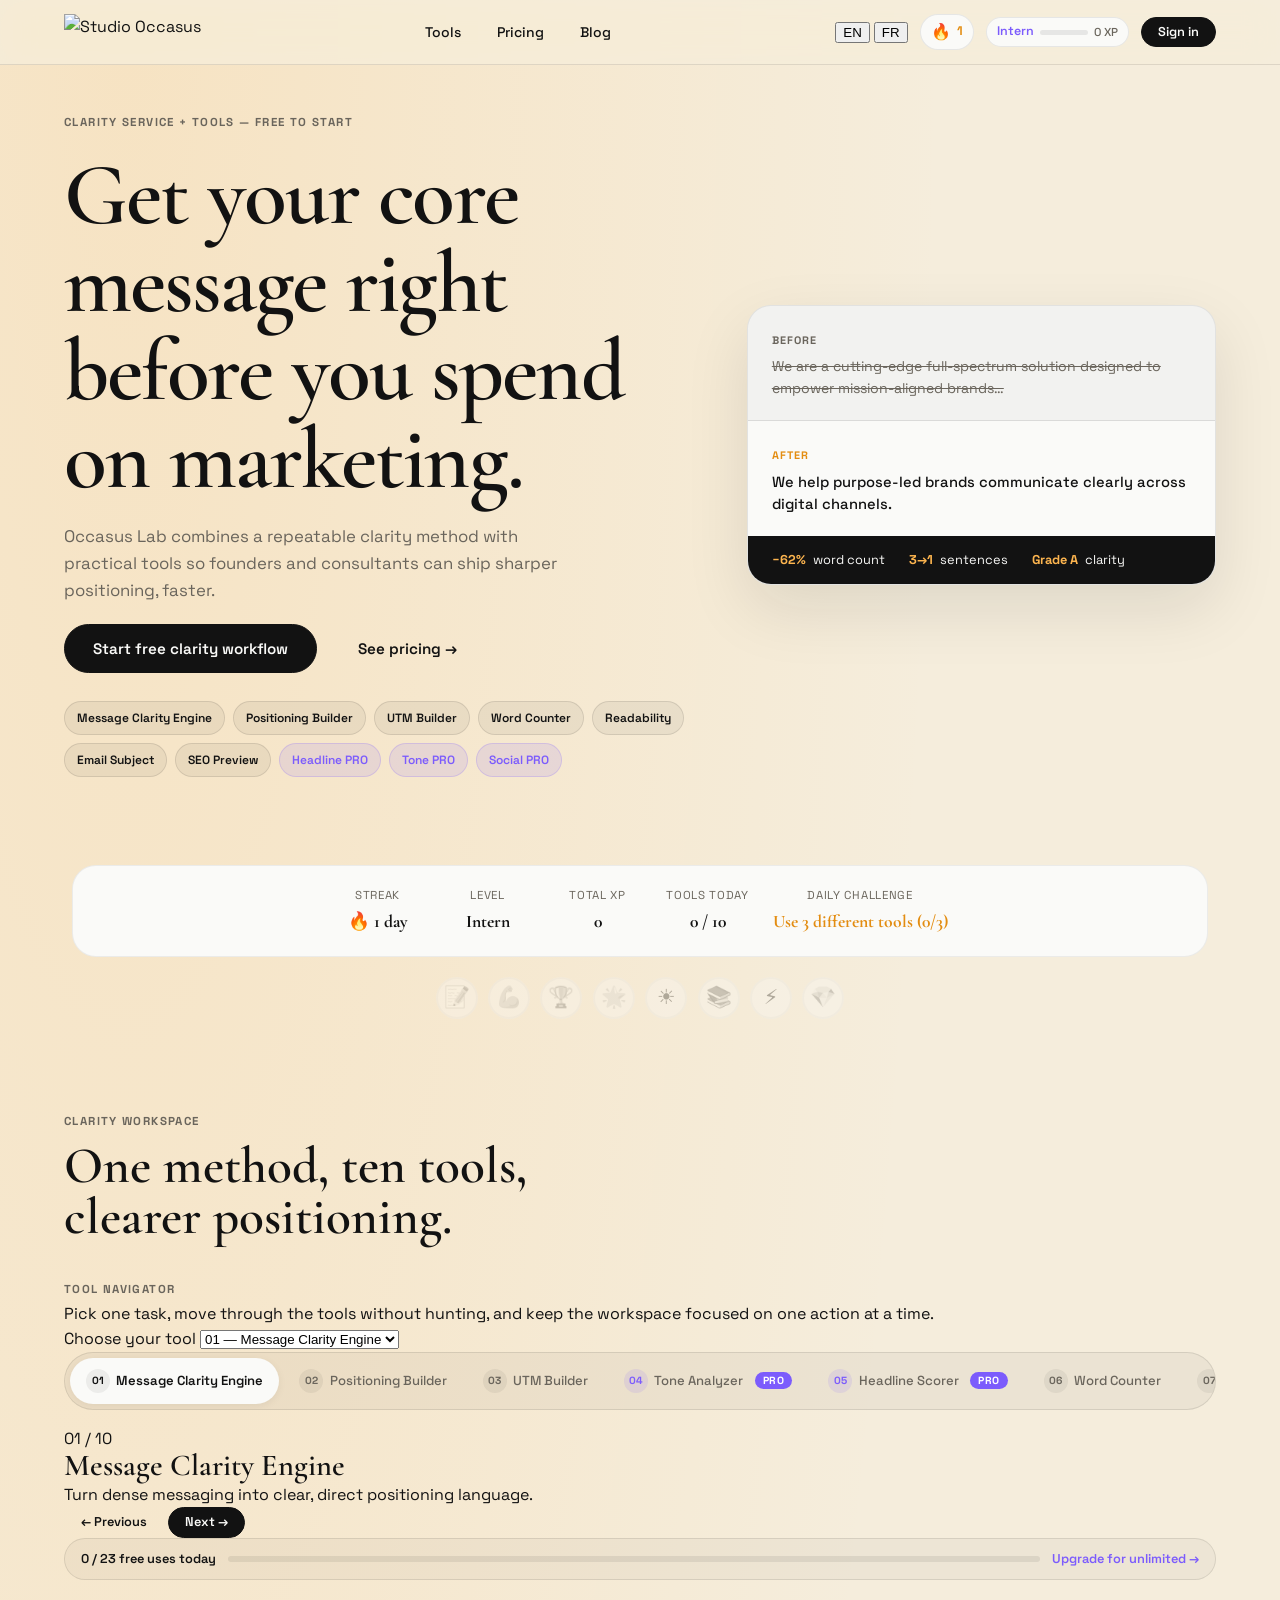
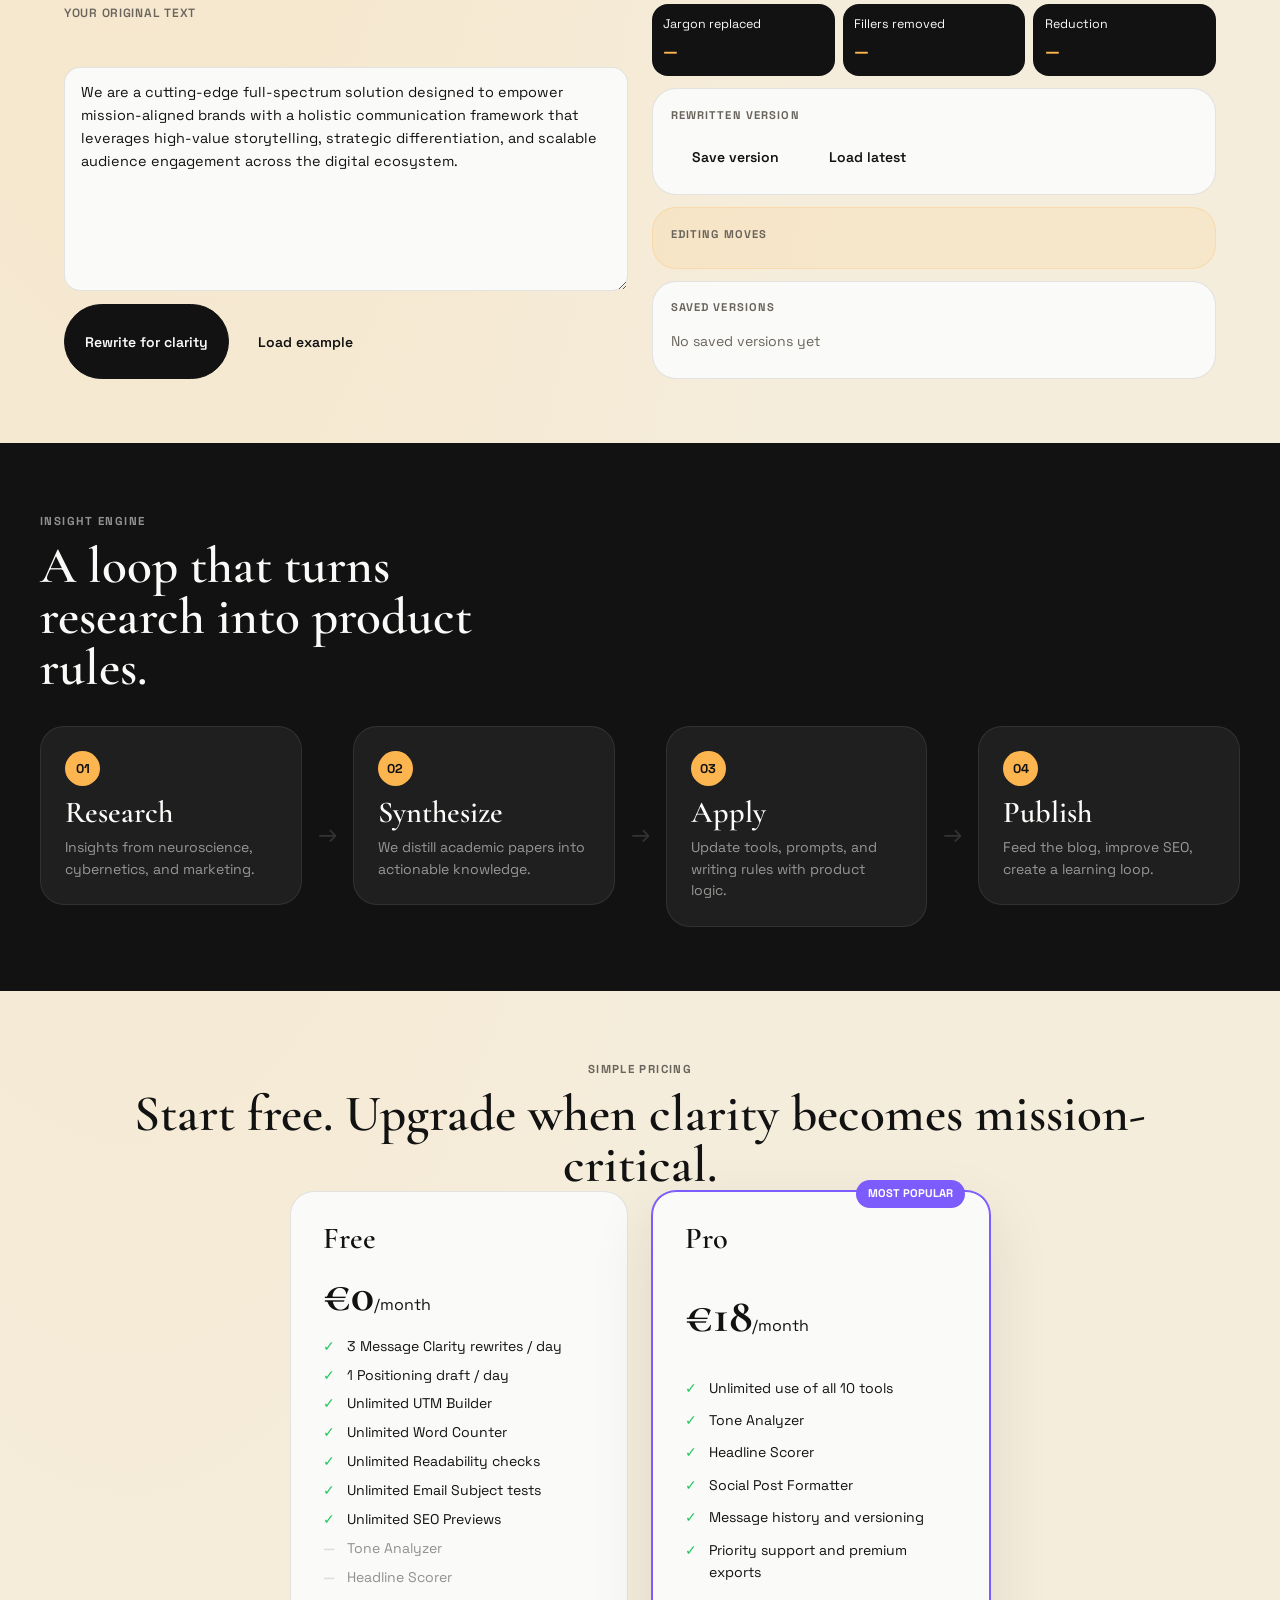
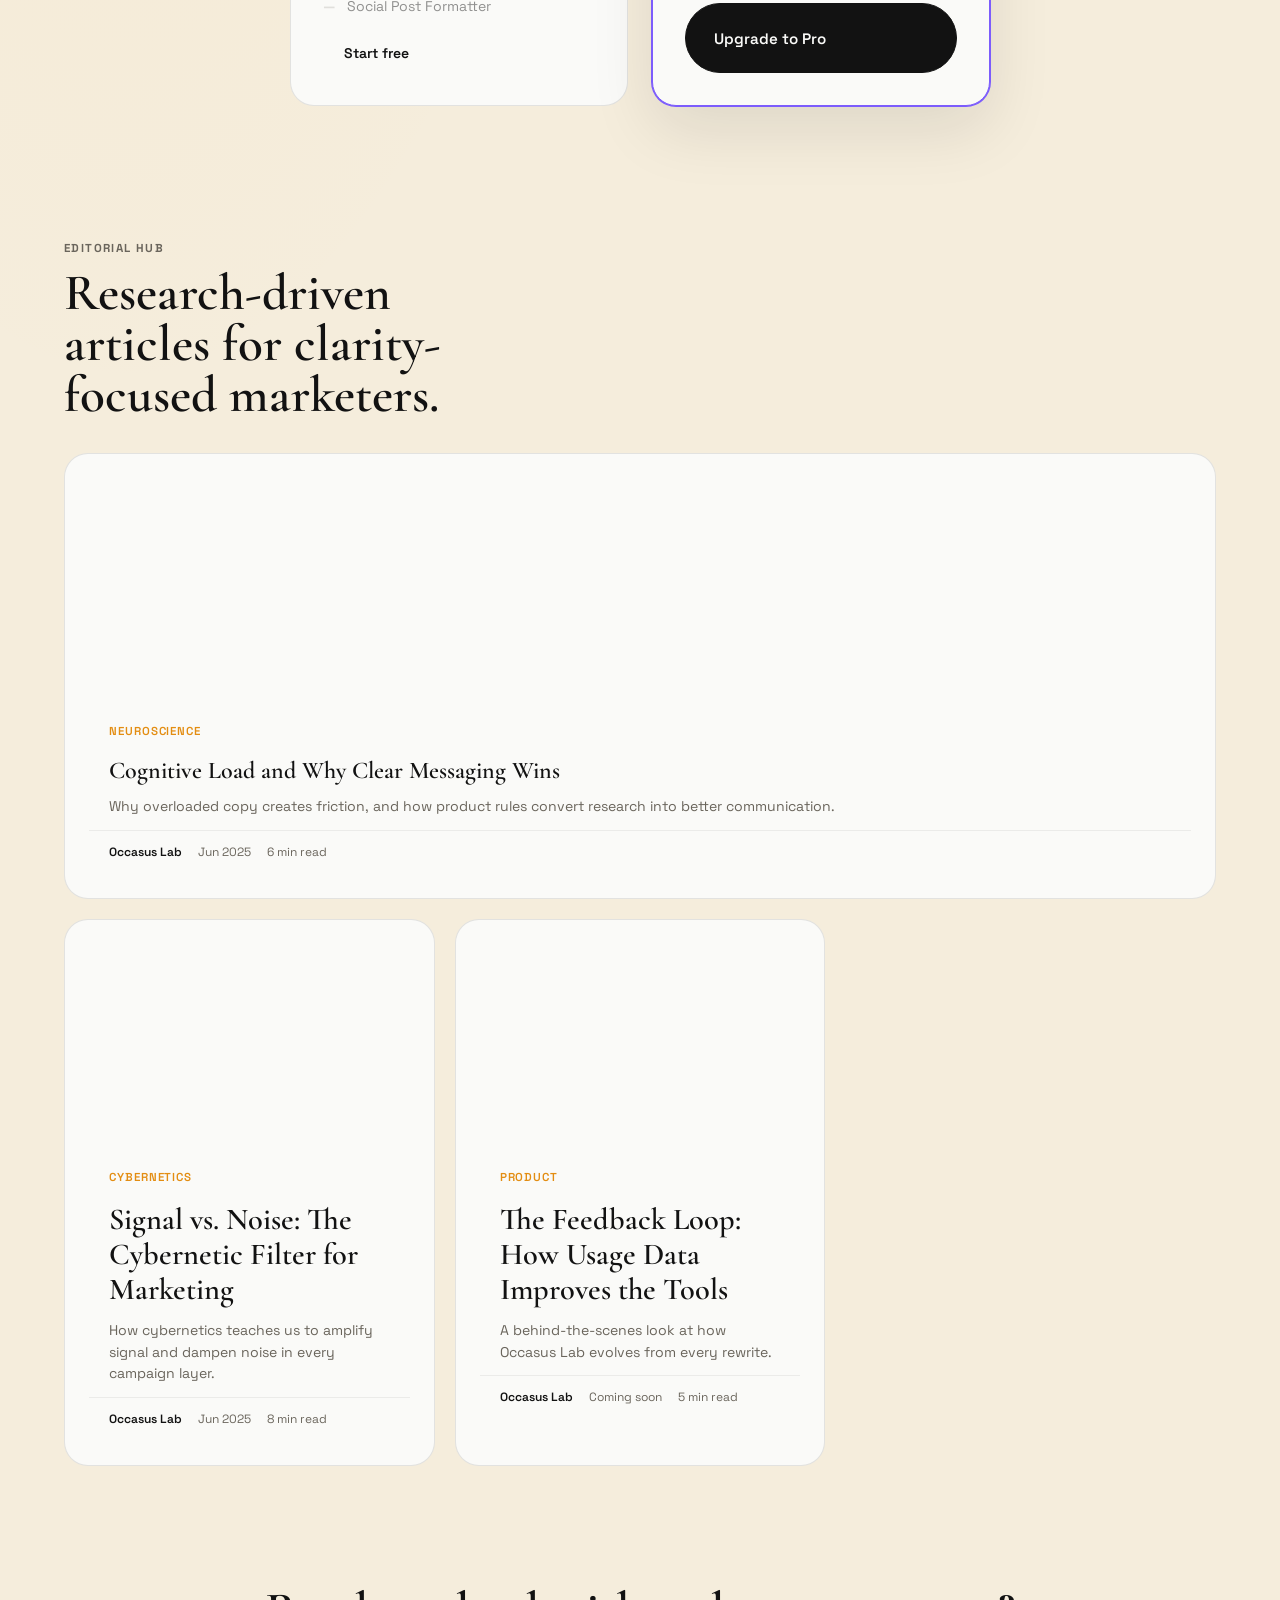
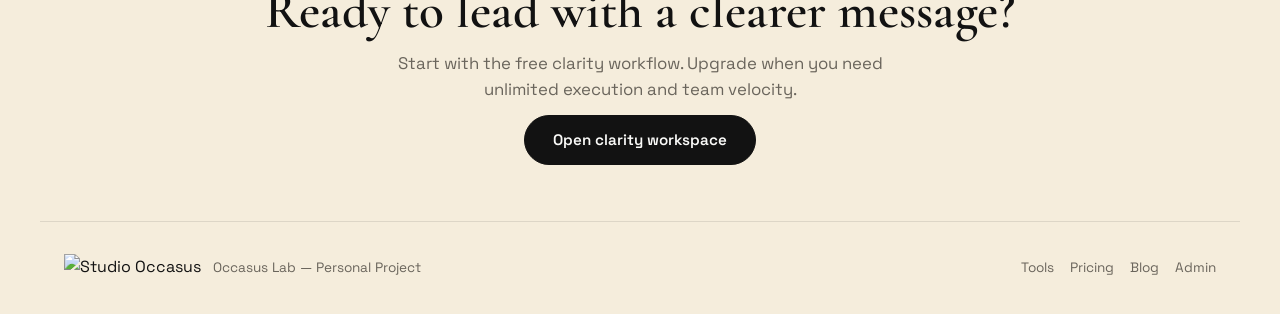
==== commit 3548cf69: "Add clarity save/version history with free-tier cap" ====
--- a/site/index.html
+++ b/site/index.html
@@ -1,13 +1,13 @@
-﻿<!DOCTYPE html>
+<!DOCTYPE html>
 <html lang="en">
 <head>
   <meta charset="UTF-8">
   <meta name="viewport" content="width=device-width, initial-scale=1.0">
-  <title>Occasus Lab | 10 Free Marketing Tools — From Noise to Clarity</title>
-  <meta name="description" content="10 research-backed marketing tools: Clarity Rewriter, Headline Scorer, Email Subject Tester, SEO Preview, Social Post Formatter, Readability Analyzer, and more. Free to use.">
+  <title>Occasus Lab | Clarity Service for Founders</title>
+  <meta name="description" content="Turn messy messaging into clear positioning before you spend on marketing. Free tier with guided clarity workflow, Pro for unlimited execution.">
   <meta name="theme-color" content="#f5eddc">
-  <meta property="og:title" content="Occasus Lab | 10 Free Marketing Tools">
-  <meta property="og:description" content="10 tools for clarity, positioning, and calm campaign structure. Gamified for daily use.">
+  <meta property="og:title" content="Occasus Lab | Clarity Service for Founders">
+  <meta property="og:description" content="A repeatable clarity method with practical tools: diagnose your message, rewrite with precision, and scale with Pro.">
   <meta property="og:type" content="website">
   <meta property="og:image" content="assets/studio-occasus-banner.jpg">
   <link rel="preconnect" href="https://fonts.googleapis.com">
@@ -16,8 +16,16 @@
   <link rel="stylesheet" href="assets/styles.css">
 </head>
 <body>
-
-  <!-- Nav -->
+  <div class="site-atmosphere" aria-hidden="true">
+    <div class="site-atmosphere__orb site-atmosphere__orb--one"></div>
+    <div class="site-atmosphere__orb site-atmosphere__orb--two"></div>
+    <div class="site-atmosphere__rings site-atmosphere__rings--left"></div>
+    <div class="site-atmosphere__rings site-atmosphere__rings--right"></div>
+    <img class="site-atmosphere__banner" src="assets/studio-occasus-banner.jpg" alt="">
+    <img class="site-atmosphere__mark" src="assets/occasus-app-icon.png" alt="">
+  </div>
+
+  <!-- ── Sticky Nav ──────────────────────────────── -->
   <header class="nav" id="nav">
     <div class="nav__inner">
       <a class="nav__brand" href="#top" aria-label="Occasus Lab home">
@@ -29,13 +37,15 @@
         <a href="blog.html" class="nav__link">Blog</a>
       </nav>
       <div class="nav__right">
-        <!-- Streak pill -->
-        <div class="streak-pill" id="streak-pill" title="Daily streak">
+        <div class="lang-switch" role="group" aria-label="Language switcher">
+          <button class="lang-switch__btn lang-switch__btn--active" type="button" data-lang="en">EN</button>
+          <button class="lang-switch__btn" type="button" data-lang="fr">FR</button>
+        </div>
+        <div class="streak-pill" title="Daily streak">
           <span class="streak-pill__fire">&#128293;</span>
           <span class="streak-pill__count" id="streak-count">0</span>
         </div>
-        <!-- XP pill -->
-        <div class="xp-pill" id="xp-pill" title="Your Marketing XP">
+        <div class="xp-pill" title="Your Marketing XP">
           <span class="xp-pill__level" id="xp-level">Intern</span>
           <div class="xp-pill__bar"><div class="xp-pill__fill" id="xp-fill" style="width:0%"></div></div>
           <span class="xp-pill__points" id="xp-points">0 XP</span>
@@ -62,15 +72,27 @@
 
   <main id="top">
 
-    <!-- Hero -->
+    <!-- ── Hero ──────────────────────────────────── -->
     <section class="hero">
       <div class="hero__content">
-        <span class="tag">10 research-backed marketing tools &mdash; free</span>
-        <h1>From noise<br>to clarity.</h1>
-        <p class="hero__sub">Rewrite copy, score headlines, test subject lines, format social posts, check readability, and more. Gamified so you improve every day.</p>
+        <span class="tag">Clarity service + tools &mdash; free to start</span>
+        <h1>Get your core message right<br>before you spend on marketing.</h1>
+        <p class="hero__sub">Occasus Lab combines a repeatable clarity method with practical tools so founders and consultants can ship sharper positioning, faster.</p>
         <div class="hero__actions">
-          <a class="btn btn--primary btn--lg" href="#tools">Start using tools &mdash; free</a>
+          <a class="btn btn--primary btn--lg" href="#tools">Start free clarity workflow</a>
           <a class="btn btn--ghost btn--lg" href="#pricing">See pricing &rarr;</a>
+        </div>
+        <div class="hero__proof">
+          <span class="hero__pill">Message Clarity Engine</span>
+          <span class="hero__pill">Positioning Builder</span>
+          <span class="hero__pill">UTM Builder</span>
+          <span class="hero__pill">Word Counter</span>
+          <span class="hero__pill">Readability</span>
+          <span class="hero__pill">Email Subject</span>
+          <span class="hero__pill">SEO Preview</span>
+          <span class="hero__pill hero__pill--pro">Headline PRO</span>
+          <span class="hero__pill hero__pill--pro">Tone PRO</span>
+          <span class="hero__pill hero__pill--pro">Social PRO</span>
         </div>
       </div>
       <div class="hero__visual">
@@ -92,7 +114,7 @@
       </div>
     </section>
 
-    <!-- Gamification Dashboard -->
+    <!-- ── Gamification Dashboard ────────────────── -->
     <section class="section gamify" id="gamify">
       <div class="gamify__bar">
         <div class="gamify__stat">
@@ -108,7 +130,7 @@
           <strong id="gf-xp">0</strong>
         </div>
         <div class="gamify__stat">
-          <span class="gamify__label">Tools used today</span>
+          <span class="gamify__label">Tools today</span>
           <strong id="gf-tools-today">0 / 10</strong>
         </div>
         <div class="gamify__stat gamify__stat--challenge">
@@ -116,155 +138,142 @@
           <strong id="gf-challenge">Use 3 different tools</strong>
         </div>
       </div>
-      <!-- Badges row -->
       <div class="badges-row" id="badges-row">
         <span class="badge-item badge-item--locked" data-badge="first-draft" title="First Draft — Use any tool once">&#128221;</span>
         <span class="badge-item badge-item--locked" data-badge="daily-grinder" title="Daily Grinder — 7-day streak">&#128170;</span>
-        <span class="badge-item badge-item--locked" data-badge="tool-explorer" title="Tool Explorer — Use every tool once">&#127942;</span>
-        <span class="badge-item badge-item--locked" data-badge="headline-hero" title="Headline Hero — 10 headlines scored above 85">&#127775;</span>
-        <span class="badge-item badge-item--locked" data-badge="clarity-master" title="Clarity Master — 20 clarity rewrites">&#9728;&#65039;</span>
-        <span class="badge-item badge-item--locked" data-badge="word-wizard" title="Word Wizard — 10K words counted">&#128218;</span>
-        <span class="badge-item badge-item--locked" data-badge="power-user" title="Power User — 3+ tools per session, 5 days">&#9889;</span>
-        <span class="badge-item badge-item--locked" data-badge="perfectionist" title="Perfectionist — Rewrite and improve 3x in one session">&#128142;</span>
+        <span class="badge-item badge-item--locked" data-badge="tool-explorer" title="Tool Explorer — Use every tool">&#127942;</span>
+        <span class="badge-item badge-item--locked" data-badge="headline-hero" title="Headline Hero">&#127775;</span>
+        <span class="badge-item badge-item--locked" data-badge="clarity-master" title="Clarity Master — 20 rewrites">&#9728;&#65039;</span>
+        <span class="badge-item badge-item--locked" data-badge="word-wizard" title="Word Wizard — 10K words">&#128218;</span>
+        <span class="badge-item badge-item--locked" data-badge="power-user" title="Power User — 3+ tools, 5 days">&#9889;</span>
+        <span class="badge-item badge-item--locked" data-badge="perfectionist" title="Perfectionist — 3 rewrites in one session">&#128142;</span>
       </div>
     </section>
 
-    <!-- Tools — Card Grid -->
+    <!-- ── Tools (tabbed) ────────────────────────── -->
     <section class="section" id="tools">
       <div class="section__head">
-        <span class="tag">Marketing toolkit</span>
-        <h2>10 tools. Zero fluff. Pick a card.</h2>
-      </div>
+        <span class="tag">Clarity workspace</span>
+        <h2>One method, ten tools, clearer positioning.</h2>
+      </div>
+
+      <div class="panel" id="diagnostic-panel" style="margin-bottom:1.25rem;">
+        <div class="panel__grid">
+          <form class="form" id="diagnostic-form">
+            <label for="diag-offer">What do you offer?</label>
+            <input id="diag-offer" type="text" placeholder="e.g. Messaging strategy service for SaaS founders">
+
+            <label for="diag-audience">Who is it for?</label>
+            <input id="diag-audience" type="text" placeholder="e.g. Seed-stage founders preparing their GTM">
+
+            <label for="diag-difference">What makes it different?</label>
+            <input id="diag-difference" type="text" placeholder="e.g. Combines research-backed clarity method + execution tools">
+
+            <label for="diag-pain">What's your main messaging pain?</label>
+            <select id="diag-pain">
+              <option value="too-vague">Too vague</option>
+              <option value="too-long">Too long</option>
+              <option value="too-generic">Sounds generic</option>
+              <option value="wrong-audience">Wrong audience fit</option>
+            </select>
+
+            <label for="diag-current">Current positioning statement (optional)</label>
+            <textarea id="diag-current" rows="4" placeholder="Paste your current tagline or positioning statement..."></textarea>
+
+            <div class="form__actions">
+              <button class="btn btn--primary" type="button" id="btn-diagnostic">Generate Clarity Report</button>
+            </div>
+          </form>
+
+          <div class="results">
+            <div class="metrics" id="diag-metrics" aria-live="polite">
+              <div class="metric"><span>Current clarity</span><strong id="diag-current-score">&mdash;</strong></div>
+              <div class="metric"><span>Potential clarity</span><strong id="diag-potential-score">&mdash;</strong></div>
+              <div class="metric"><span>Primary gap</span><strong id="diag-gap">&mdash;</strong></div>
+            </div>
+            <div class="result-card">
+              <span class="result-card__label">Clarity Report</span>
+              <p id="diag-report">Run the diagnostic to get your baseline and next best action.</p>
+            </div>
+            <div class="result-card result-card--accent">
+              <span class="result-card__label">Next step</span>
+              <p id="diag-next">Generate your first rewrite in Message Clarity Engine.</p>
+              <div class="form__actions" style="margin-top:.75rem;">
+                <button class="btn btn--ghost" type="button" id="btn-diag-to-clarity">Open Message Clarity Engine</button>
+              </div>
+            </div>
+          </div>
+        </div>
+      </div>
+
+      <div class="tool-workspace">
+        <aside class="tool-nav">
+          <div class="tool-nav__intro">
+            <span class="tag">Tool navigator</span>
+            <p class="tool-nav__copy">Pick one task, move through the tools without hunting, and keep the workspace focused on one action at a time.</p>
+          </div>
+
+          <div class="tool-mobile-switch">
+            <label class="tool-mobile-switch__label" for="tool-select">Choose your tool</label>
+            <select id="tool-select" class="tool-mobile-switch__select"></select>
+          </div>
+
+          <div class="tabs" role="tablist">
+        <button class="tabs__btn tabs__btn--active" role="tab" aria-selected="true" aria-controls="panel-clarity" data-tool="clarity" data-label-en="Message Clarity Engine" data-label-fr="Moteur de clarte" data-desc-en="Turn dense messaging into clear, direct positioning language." data-desc-fr="Transformez un message dense en formulation de positionnement claire et directe.">
+          <span class="tabs__num">01</span> Message Clarity Engine
+        </button>
+        <button class="tabs__btn" role="tab" aria-selected="false" aria-controls="panel-brand" data-tool="brand" data-label-en="Positioning Builder" data-label-fr="Positionnement" data-desc-en="Turn a fuzzy offer into a clear positioning statement and value narrative." data-desc-fr="Transformez une offre floue en positionnement clair et proposition de valeur.">
+          <span class="tabs__num">02</span> Positioning Builder
+        </button>
+        <button class="tabs__btn" role="tab" aria-selected="false" aria-controls="panel-utm" data-tool="utm" data-label-en="UTM Builder" data-label-fr="Créateur UTM" data-desc-en="Generate clean campaign links without manual tagging errors." data-desc-fr="Générez des liens de campagne propres sans erreurs de balisage.">
+          <span class="tabs__num">03</span> UTM Builder
+        </button>
+        <button class="tabs__btn tabs__btn--pro" role="tab" aria-selected="false" aria-controls="panel-tone" data-tool="tone" data-label-en="Tone Analyzer" data-label-fr="Analyseur de ton" data-desc-en="Break down how formal, persuasive, or technical your text sounds." data-desc-fr="Analysez le niveau de formalité, de persuasion et de technicité du texte.">
+          <span class="tabs__num">04</span> Tone Analyzer <span class="pro-badge">PRO</span>
+        </button>
+        <button class="tabs__btn tabs__btn--pro" role="tab" aria-selected="false" aria-controls="panel-headline" data-tool="headline" data-label-en="Headline Scorer" data-label-fr="Scoreur de titres" data-desc-en="Compare headlines and see what improves click potential." data-desc-fr="Comparez vos titres et voyez ce qui améliore leur impact.">
+          <span class="tabs__num">05</span> Headline Scorer <span class="pro-badge">PRO</span>
+        </button>
+        <button class="tabs__btn" role="tab" aria-selected="false" aria-controls="panel-counter" data-tool="counter" data-label-en="Word Counter" data-label-fr="Compteur de mots" data-desc-en="Track word count, read time, and platform character limits live." data-desc-fr="Suivez en direct le nombre de mots, le temps de lecture et les limites de plateformes.">
+          <span class="tabs__num">06</span> Word Counter
+        </button>
+        <button class="tabs__btn" role="tab" aria-selected="false" aria-controls="panel-readability" data-tool="readability" data-label-en="Readability" data-label-fr="Lisibilité" data-desc-en="Check if your copy is easy to read before you publish it." data-desc-fr="Vérifiez si votre texte est facile à lire avant publication.">
+          <span class="tabs__num">07</span> Readability
+        </button>
+        <button class="tabs__btn" role="tab" aria-selected="false" aria-controls="panel-email" data-tool="email" data-label-en="Email Subject" data-label-fr="Objet d'email" data-desc-en="Test subject lines for mobile fit, spam risk, and punch." data-desc-fr="Testez vos objets d'email pour la longueur, le spam et l'impact.">
+          <span class="tabs__num">08</span> Email Subject
+        </button>
+        <button class="tabs__btn" role="tab" aria-selected="false" aria-controls="panel-seo" data-tool="seo" data-label-en="SEO Preview" data-label-fr="Aperçu SEO" data-desc-en="Preview title tags and descriptions before they hit search results." data-desc-fr="Prévisualisez vos balises titre et descriptions avant les résultats Google.">
+          <span class="tabs__num">09</span> SEO Preview
+        </button>
+        <button class="tabs__btn tabs__btn--pro" role="tab" aria-selected="false" aria-controls="panel-social" data-tool="social" data-label-en="Social Post" data-label-fr="Post social" data-desc-en="Adapt one message for X, LinkedIn, Instagram, and Threads." data-desc-fr="Adaptez un message pour X, LinkedIn, Instagram et Threads.">
+          <span class="tabs__num">10</span> Social Post <span class="pro-badge">PRO</span>
+        </button>
+          </div>
+        </aside>
+
+        <div class="tool-stage">
+          <div class="tool-stage__header">
+            <div>
+              <span class="tool-stage__step" id="tool-current-step">01 / 10</span>
+              <h3 id="tool-current-title">Message Clarity Engine</h3>
+              <p id="tool-current-desc">Turn dense messaging into clear, direct positioning language.</p>
+            </div>
+            <div class="tool-stage__controls">
+              <button class="btn btn--ghost btn--sm" type="button" id="tool-prev">&larr; Previous</button>
+              <button class="btn btn--primary btn--sm" type="button" id="tool-next">Next &rarr;</button>
+            </div>
+          </div>
 
       <!-- Usage meter -->
       <div class="usage-bar" id="usage-bar">
-        <span class="usage-bar__text" id="usage-text">8 free uses left today</span>
+        <span class="usage-bar__text" id="usage-text">3 free rewrites left today</span>
         <div class="usage-bar__track"><div class="usage-bar__fill" id="usage-fill" style="width:0%"></div></div>
         <a href="#pricing" class="usage-bar__link">Upgrade for unlimited &rarr;</a>
       </div>
 
-      <!-- Tool cards grid -->
-      <div class="tool-cards" id="tool-cards">
-
-        <!-- 01 Clarity Rewriter -->
-        <button class="tool-card" data-tool="clarity" onclick="OccApp.openTool('clarity')">
-          <span class="tool-card__icon">&#9999;&#65039;</span>
-          <div class="tool-card__body">
-            <h3>Clarity Rewriter</h3>
-            <p>Simplify jargon-heavy copy into plain, powerful language.</p>
-          </div>
-          <span class="tool-card__tag tool-card__tag--free">Free</span>
-          <span class="tool-card__xp">+10 XP</span>
-        </button>
-
-        <!-- 02 Brand Message Generator -->
-        <button class="tool-card" data-tool="brand" onclick="OccApp.openTool('brand')">
-          <span class="tool-card__icon">&#127919;</span>
-          <div class="tool-card__body">
-            <h3>Brand Messaging</h3>
-            <p>Generate positioning, tagline, elevator pitch, and CTA from 5 inputs.</p>
-          </div>
-          <span class="tool-card__tag tool-card__tag--free">Free</span>
-          <span class="tool-card__xp">+10 XP</span>
-        </button>
-
-        <!-- 03 UTM Builder -->
-        <button class="tool-card" data-tool="utm" onclick="OccApp.openTool('utm')">
-          <span class="tool-card__icon">&#128279;</span>
-          <div class="tool-card__body">
-            <h3>UTM Builder</h3>
-            <p>Build campaign-tagged URLs in seconds. Copy and go.</p>
-          </div>
-          <span class="tool-card__tag tool-card__tag--free">Free</span>
-          <span class="tool-card__xp">+10 XP</span>
-        </button>
-
-        <!-- 04 Word & Character Counter NEW -->
-        <button class="tool-card" data-tool="counter" onclick="OccApp.openTool('counter')">
-          <span class="tool-card__icon">&#128290;</span>
-          <div class="tool-card__body">
-            <h3>Word Counter</h3>
-            <p>Words, chars, reading time + platform limit presets (tweet, meta, etc.).</p>
-          </div>
-          <span class="tool-card__tag tool-card__tag--free">Free</span>
-          <span class="tool-card__xp">+10 XP</span>
-        </button>
-
-        <!-- 05 Readability Analyzer NEW -->
-        <button class="tool-card" data-tool="readability" onclick="OccApp.openTool('readability')">
-          <span class="tool-card__icon">&#128214;</span>
-          <div class="tool-card__body">
-            <h3>Readability Analyzer</h3>
-            <p>Flesch-Kincaid grade level, reading ease, and complexity highlights.</p>
-          </div>
-          <span class="tool-card__tag tool-card__tag--free">Free</span>
-          <span class="tool-card__xp">+10 XP</span>
-        </button>
-
-        <!-- 06 Email Subject Line Tester NEW -->
-        <button class="tool-card" data-tool="email" onclick="OccApp.openTool('email')">
-          <span class="tool-card__icon">&#9993;&#65039;</span>
-          <div class="tool-card__body">
-            <h3>Email Subject Tester</h3>
-            <p>Score your subject lines for open-rate potential. Spam-word alerts.</p>
-          </div>
-          <span class="tool-card__tag tool-card__tag--free">Free</span>
-          <span class="tool-card__xp">+15 XP</span>
-        </button>
-
-        <!-- 07 Meta Tag / SEO Preview NEW -->
-        <button class="tool-card" data-tool="seo" onclick="OccApp.openTool('seo')">
-          <span class="tool-card__icon">&#128269;</span>
-          <div class="tool-card__body">
-            <h3>SEO Meta Preview</h3>
-            <p>Generate title + description + OG tags with live Google &amp; social preview.</p>
-          </div>
-          <span class="tool-card__tag tool-card__tag--free">Free</span>
-          <span class="tool-card__xp">+15 XP</span>
-        </button>
-
-        <!-- 08 Headline Scorer PRO -->
-        <button class="tool-card tool-card--pro" data-tool="headline" onclick="OccApp.openTool('headline')">
-          <span class="tool-card__icon">&#127942;</span>
-          <div class="tool-card__body">
-            <h3>Headline Scorer</h3>
-            <p>Score headlines on clarity, emotion, power, and length (0-100).</p>
-          </div>
-          <span class="tool-card__tag tool-card__tag--pro">Pro</span>
-          <span class="tool-card__xp">+25 XP</span>
-        </button>
-
-        <!-- 09 Tone Analyzer PRO -->
-        <button class="tool-card tool-card--pro" data-tool="tone" onclick="OccApp.openTool('tone')">
-          <span class="tool-card__icon">&#127912;</span>
-          <div class="tool-card__body">
-            <h3>Tone Analyzer</h3>
-            <p>Break down text into formal, casual, technical, and persuasive signals.</p>
-          </div>
-          <span class="tool-card__tag tool-card__tag--pro">Pro</span>
-          <span class="tool-card__xp">+25 XP</span>
-        </button>
-
-        <!-- 10 Social Post Formatter PRO -->
-        <button class="tool-card tool-card--pro" data-tool="social" onclick="OccApp.openTool('social')">
-          <span class="tool-card__icon">&#128225;</span>
-          <div class="tool-card__body">
-            <h3>Social Formatter</h3>
-            <p>One message &rarr; formatted for X, LinkedIn, Instagram, and Threads.</p>
-          </div>
-          <span class="tool-card__tag tool-card__tag--pro">Pro</span>
-          <span class="tool-card__xp">+25 XP</span>
-        </button>
-      </div>
-    </section>
-
-    <!-- Tool Panels (shown/hidden) -->
-    <section class="section tool-workspace hidden" id="tool-workspace">
-      <button class="tool-workspace__back" onclick="OccApp.closeTool()">&larr; Back to all tools</button>
-      <div id="tool-workspace__title" class="tool-workspace__title"></div>
-
-      <!-- Panel: Clarity Rewriter -->
-      <div class="panel" id="panel-clarity">
+      <!-- Panel: Message Clarity Engine -->
+      <div class="panel panel--active" id="panel-clarity" role="tabpanel">
         <div class="panel__grid">
           <form class="form" id="clarity-form">
             <label for="clarity-input">Your original text</label>
@@ -283,17 +292,25 @@
             <div class="result-card">
               <span class="result-card__label">Rewritten version</span>
               <div id="clarity-output" aria-live="polite"></div>
+              <div class="form__actions" style="margin-top:.75rem;">
+                <button class="btn btn--ghost" type="button" id="clarity-save">Save version</button>
+                <button class="btn btn--ghost" type="button" id="clarity-load-latest">Load latest</button>
+              </div>
             </div>
             <div class="result-card result-card--accent">
               <span class="result-card__label">Editing moves</span>
               <ul id="clarity-notes" class="note-list"></ul>
             </div>
-          </div>
-        </div>
-      </div>
-
-      <!-- Panel: Brand Message Generator -->
-      <div class="panel" id="panel-brand">
+            <div class="result-card">
+              <span class="result-card__label">Saved versions</span>
+              <ul id="clarity-history" class="note-list"></ul>
+            </div>
+          </div>
+        </div>
+      </div>
+
+      <!-- Panel: Positioning Builder -->
+      <div class="panel" id="panel-brand" role="tabpanel">
         <div class="panel__grid">
           <form class="form" id="brand-form">
             <label for="brand-product">Product name</label>
@@ -307,7 +324,7 @@
             <label for="difference">Key difference</label>
             <input id="difference" name="difference" type="text" value="a research-backed method focused on signal, not hype">
             <label for="proof">Proof or credibility</label>
-            <input id="proof" name="proof" type="text" value="clarity principles grounded in neuroscience">
+            <input id="proof" name="proof" type="text" value="clarity principles grounded in neuroscience and real marketing practice">
             <label for="tone">Tone</label>
             <select id="tone" name="tone">
               <option value="calm">Calm and editorial</option>
@@ -328,7 +345,7 @@
       </div>
 
       <!-- Panel: UTM Builder -->
-      <div class="panel" id="panel-utm">
+      <div class="panel" id="panel-utm" role="tabpanel">
         <div class="panel__grid">
           <form class="form" id="utm-form">
             <label for="base-url">Base URL</label>
@@ -350,157 +367,35 @@
           </form>
           <div class="results">
             <div class="result-card"><span class="result-card__label">Generated URL</span><p id="utm-output" class="mono"></p></div>
-          </div>
-        </div>
-      </div>
-
-      <!-- Panel: Word Counter NEW -->
-      <div class="panel" id="panel-counter">
-        <div class="panel__grid">
-          <form class="form" id="counter-form">
-            <label for="counter-preset">Platform preset</label>
-            <select id="counter-preset">
-              <option value="none">No limit</option>
-              <option value="tweet">Twitter/X &mdash; 280 chars</option>
-              <option value="meta-title">Meta title &mdash; 60 chars</option>
-              <option value="meta-desc">Meta description &mdash; 155 chars</option>
-              <option value="ig-caption">Instagram caption &mdash; 2200 chars</option>
-              <option value="ig-bio">Instagram bio &mdash; 150 chars</option>
-              <option value="linkedin">LinkedIn post &mdash; 3000 chars</option>
-              <option value="email-subject">Email subject &mdash; 60 chars</option>
-              <option value="google-ad-title">Google Ad title &mdash; 30 chars</option>
-              <option value="google-ad-desc">Google Ad desc &mdash; 90 chars</option>
-            </select>
-            <label for="counter-input">Your text</label>
-            <textarea id="counter-input" rows="8" placeholder="Paste or type text..."></textarea>
-          </form>
-          <div class="results">
-            <div class="metrics metrics--4">
-              <div class="metric"><span>Words</span><strong id="counter-words">0</strong></div>
-              <div class="metric"><span>Characters</span><strong id="counter-chars">0</strong></div>
-              <div class="metric"><span>Sentences</span><strong id="counter-sentences">0</strong></div>
-              <div class="metric"><span>Reading time</span><strong id="counter-time">0s</strong></div>
-            </div>
-            <div class="result-card" id="counter-limit-card" style="display:none">
-              <span class="result-card__label">Platform limit</span>
-              <div class="limit-bar">
-                <div class="limit-bar__track"><div class="limit-bar__fill" id="counter-limit-fill"></div></div>
-                <span id="counter-limit-text" class="limit-bar__text"></span>
-              </div>
-            </div>
-            <div class="result-card">
-              <span class="result-card__label">Paragraphs</span>
-              <strong id="counter-para">0</strong>
-            </div>
-          </div>
-        </div>
-      </div>
-
-      <!-- Panel: Readability Analyzer NEW -->
-      <div class="panel" id="panel-readability">
-        <div class="panel__grid">
-          <form class="form" id="readability-form">
-            <label for="readability-input">Paste your text</label>
-            <textarea id="readability-input" rows="8" placeholder="Paste marketing copy, landing page text, or blog post..."></textarea>
-            <div class="form__actions">
-              <button class="btn btn--primary" type="button" id="btn-readability">Analyze readability</button>
-            </div>
-          </form>
-          <div class="results">
-            <div class="metrics metrics--3">
-              <div class="metric"><span>Flesch Score</span><strong id="read-flesch">&mdash;</strong></div>
-              <div class="metric"><span>Grade Level</span><strong id="read-grade">&mdash;</strong></div>
-              <div class="metric"><span>Reading Ease</span><strong id="read-ease">&mdash;</strong></div>
-            </div>
-            <div class="result-card">
-              <span class="result-card__label">Verdict</span>
-              <p id="read-verdict"></p>
-            </div>
-            <div class="result-card result-card--accent">
-              <span class="result-card__label">Sentence breakdown</span>
-              <div id="read-breakdown"></div>
-            </div>
-          </div>
-        </div>
-      </div>
-
-      <!-- Panel: Email Subject Line Tester NEW -->
-      <div class="panel" id="panel-email">
-        <div class="panel__grid">
-          <form class="form" id="email-form">
-            <label for="email-subject">Subject line</label>
-            <input id="email-subject" type="text" placeholder="e.g. You're leaving money on the table">
-            <label for="email-audience">Audience type</label>
-            <select id="email-audience">
-              <option value="b2b">B2B</option>
-              <option value="b2c">B2C</option>
-              <option value="creator">Creator / Newsletter</option>
-              <option value="ecom">E-commerce</option>
-            </select>
-            <div class="form__actions">
-              <button class="btn btn--primary" type="button" id="btn-email">Score subject line</button>
-            </div>
-          </form>
-          <div class="results">
-            <div class="result-card">
-              <span class="result-card__label">Score</span>
-              <div id="email-score-output"></div>
-            </div>
-            <div class="result-card">
-              <span class="result-card__label">Mobile preview</span>
-              <div class="mobile-preview" id="email-mobile-preview">
-                <div class="mobile-preview__from">From: Your Brand</div>
-                <div class="mobile-preview__subject" id="email-preview-text">&mdash;</div>
-              </div>
-            </div>
-            <div class="result-card result-card--accent">
-              <span class="result-card__label">Analysis</span>
-              <ul id="email-notes" class="note-list"></ul>
-            </div>
-          </div>
-        </div>
-      </div>
-
-      <!-- Panel: SEO Meta Preview NEW -->
-      <div class="panel" id="panel-seo">
-        <div class="panel__grid">
-          <form class="form" id="seo-form">
-            <label for="seo-title">Page title</label>
-            <input id="seo-title" type="text" placeholder="My Awesome Landing Page" maxlength="90">
-            <label for="seo-desc">Meta description</label>
-            <textarea id="seo-desc" rows="3" placeholder="A compelling description for search results..." maxlength="200"></textarea>
-            <label for="seo-url">Page URL</label>
-            <input id="seo-url" type="url" placeholder="https://example.com/page">
-            <label for="seo-keyword">Target keyword</label>
-            <input id="seo-keyword" type="text" placeholder="marketing tools">
-            <div class="form__actions">
-              <button class="btn btn--primary" type="button" id="btn-seo">Generate preview</button>
-              <button class="btn btn--ghost" type="button" id="seo-copy">Copy HTML</button>
-            </div>
-          </form>
-          <div class="results">
-            <div class="result-card">
-              <span class="result-card__label">Google SERP preview</span>
-              <div class="serp-preview" id="serp-preview">
-                <div class="serp-preview__url" id="serp-url">example.com</div>
-                <div class="serp-preview__title" id="serp-title">Page Title</div>
-                <div class="serp-preview__desc" id="serp-desc">Meta description appears here...</div>
-              </div>
-            </div>
-            <div class="metrics metrics--2">
-              <div class="metric"><span>Title</span><strong id="seo-title-count">0/60</strong></div>
-              <div class="metric"><span>Description</span><strong id="seo-desc-count">0/155</strong></div>
-            </div>
-            <div class="result-card result-card--accent">
-              <span class="result-card__label">HTML snippet</span>
-              <pre id="seo-html" class="mono"></pre>
-            </div>
-          </div>
-        </div>
-      </div>
-
-      <!-- Panel: Headline Scorer PRO -->
-      <div class="panel" id="panel-headline">
+            <div class="result-card result-card--accent"><span class="result-card__label">Why it matters</span><p>Clear tracking keeps SEO, campaigns, and product learning tied together.</p></div>
+          </div>
+        </div>
+      </div>
+
+      <!-- Panel: Tone Analyzer (PRO) -->
+      <div class="panel" id="panel-tone" role="tabpanel">
+        <div class="panel__grid">
+          <form class="form" id="tone-form">
+            <div class="pro-gate" id="tone-gate">
+              <span class="pro-gate__badge">PRO</span>
+              <p>Tone Analyzer breaks down your text into formal, casual, technical, and persuasive signals.</p>
+              <button class="btn btn--primary" type="button" onclick="OccApp.showUpgradeModal()">Unlock with Pro</button>
+            </div>
+            <label for="tone-input">Paste your text</label>
+            <textarea id="tone-input" name="tone-input" rows="7" placeholder="Paste marketing copy, email, or landing page text..."></textarea>
+            <div class="form__actions">
+              <button class="btn btn--primary" type="button" id="btn-tone">Analyze tone</button>
+            </div>
+          </form>
+          <div class="results">
+            <div class="result-card"><span class="result-card__label">Tone breakdown</span><div id="tone-output"></div></div>
+            <div class="result-card"><span class="result-card__label">Recommendation</span><p id="tone-advice"></p></div>
+          </div>
+        </div>
+      </div>
+
+      <!-- Panel: Headline Scorer (PRO) -->
+      <div class="panel" id="panel-headline" role="tabpanel">
         <div class="panel__grid">
           <form class="form" id="headline-form">
             <div class="pro-gate" id="headline-gate">
@@ -527,30 +422,146 @@
         </div>
       </div>
 
-      <!-- Panel: Tone Analyzer PRO -->
-      <div class="panel" id="panel-tone">
-        <div class="panel__grid">
-          <form class="form" id="tone-form">
-            <div class="pro-gate" id="tone-gate">
-              <span class="pro-gate__badge">PRO</span>
-              <p>Tone Analyzer breaks down your text into formal, casual, technical, and persuasive signals.</p>
-              <button class="btn btn--primary" type="button" onclick="OccApp.showUpgradeModal()">Unlock with Pro</button>
-            </div>
-            <label for="tone-input">Paste your text</label>
-            <textarea id="tone-input" name="tone-input" rows="7" placeholder="Paste marketing copy, email, or landing page text..."></textarea>
-            <div class="form__actions">
-              <button class="btn btn--primary" type="button" id="btn-tone">Analyze tone</button>
-            </div>
-          </form>
-          <div class="results">
-            <div class="result-card"><span class="result-card__label">Tone breakdown</span><div id="tone-output"></div></div>
-            <div class="result-card"><span class="result-card__label">Recommendation</span><p id="tone-advice"></p></div>
-          </div>
-        </div>
-      </div>
-
-      <!-- Panel: Social Post Formatter PRO -->
-      <div class="panel" id="panel-social">
+      <!-- Panel: Word Counter -->
+      <div class="panel" id="panel-counter" role="tabpanel">
+        <div class="panel__grid">
+          <form class="form" id="counter-form">
+            <label for="counter-input">Your text</label>
+            <textarea id="counter-input" rows="8" placeholder="Paste or type text..."></textarea>
+          </form>
+          <div class="results">
+            <div class="metrics metrics--4">
+              <div class="metric"><span>Words</span><strong id="counter-words">0</strong></div>
+              <div class="metric"><span>Characters</span><strong id="counter-chars">0</strong></div>
+              <div class="metric"><span>Sentences</span><strong id="counter-sentences">0</strong></div>
+              <div class="metric"><span>Read time</span><strong id="counter-time">0 min</strong></div>
+            </div>
+            <div class="result-card">
+              <span class="result-card__label">Platform limits</span>
+              <div class="platform-limits">
+                <div class="limit-row"><span>X / Twitter</span><div class="limit-bar__track"><div class="limit-bar__fill" id="limit-x"></div></div></div>
+                <div class="limit-row"><span>LinkedIn</span><div class="limit-bar__track"><div class="limit-bar__fill" id="limit-li"></div></div></div>
+                <div class="limit-row"><span>Instagram</span><div class="limit-bar__track"><div class="limit-bar__fill" id="limit-ig"></div></div></div>
+                <div class="limit-row"><span>Facebook</span><div class="limit-bar__track"><div class="limit-bar__fill" id="limit-fb"></div></div></div>
+              </div>
+            </div>
+          </div>
+        </div>
+      </div>
+
+      <!-- Panel: Readability Analyzer -->
+      <div class="panel" id="panel-readability" role="tabpanel">
+        <div class="panel__grid">
+          <form class="form" id="readability-form">
+            <label for="readability-input">Paste your text</label>
+            <textarea id="readability-input" rows="8" placeholder="Paste marketing copy, landing page text, or blog post..."></textarea>
+            <div class="form__actions">
+              <button class="btn btn--primary" type="button" id="btn-readability">Analyze readability</button>
+            </div>
+          </form>
+          <div class="results">
+            <div class="metrics">
+              <div class="metric"><span>Flesch Score</span><strong id="readability-score">&mdash;</strong></div>
+              <div class="metric"><span>Grade Level</span><strong id="readability-grade">&mdash;</strong></div>
+              <div class="metric"><span>Avg words/sentence</span><strong id="readability-avgwps">&mdash;</strong></div>
+            </div>
+            <div class="result-card">
+              <span class="result-card__label">Long sentences</span>
+              <p id="readability-long">&mdash;</p>
+            </div>
+            <div class="result-card">
+              <span class="result-card__label">Passive voice</span>
+              <p id="readability-passive">&mdash;</p>
+            </div>
+            <div class="result-card result-card--accent">
+              <span class="result-card__label">Verdict</span>
+              <p id="readability-verdict"></p>
+            </div>
+          </div>
+        </div>
+      </div>
+
+      <!-- Panel: Email Subject Tester -->
+      <div class="panel" id="panel-email" role="tabpanel">
+        <div class="panel__grid">
+          <form class="form" id="email-form">
+            <label for="email-subject">Subject line</label>
+            <input id="email-subject" type="text" placeholder="e.g. You're leaving money on the table">
+            <div class="form__actions">
+              <button class="btn btn--primary" type="button" id="btn-email">Score subject line</button>
+            </div>
+          </form>
+          <div class="results">
+            <div class="result-card">
+              <span class="result-card__label">Score</span>
+              <p id="email-score" class="big-score">&mdash;</p>
+            </div>
+            <div class="result-card">
+              <span class="result-card__label">Length</span>
+              <p id="email-len">&mdash;</p>
+            </div>
+            <div class="result-card">
+              <span class="result-card__label">Spam check</span>
+              <p id="email-spam">&mdash;</p>
+            </div>
+            <div class="result-card">
+              <span class="result-card__label">Power words</span>
+              <p id="email-power">&mdash;</p>
+            </div>
+            <div class="result-card result-card--accent">
+              <span class="result-card__label">Mobile preview</span>
+              <div class="mobile-preview">
+                <div class="mobile-preview__from">From: Your Brand</div>
+                <div class="mobile-preview__subject" id="email-preview-subject">&mdash;</div>
+                <div class="mobile-preview__preview" id="email-preview-preview"></div>
+              </div>
+            </div>
+          </div>
+        </div>
+      </div>
+
+      <!-- Panel: SEO Meta Preview -->
+      <div class="panel" id="panel-seo" role="tabpanel">
+        <div class="panel__grid">
+          <form class="form" id="seo-form">
+            <label for="seo-title">Page title</label>
+            <input id="seo-title" type="text" placeholder="My Awesome Landing Page" maxlength="90">
+            <label for="seo-desc">Meta description</label>
+            <textarea id="seo-desc" rows="3" placeholder="A compelling description..." maxlength="200"></textarea>
+            <label for="seo-url">Page URL</label>
+            <input id="seo-url" type="url" placeholder="https://example.com/page">
+            <div class="form__actions">
+              <button class="btn btn--primary" type="button" id="btn-seo">Generate preview</button>
+              <button class="btn btn--ghost" type="button" id="seo-copy">Copy HTML</button>
+            </div>
+          </form>
+          <div class="results">
+            <div class="result-card">
+              <span class="result-card__label">Google SERP preview</span>
+              <div class="serp-preview">
+                <div class="serp-preview__url" id="serp-url">example.com</div>
+                <div class="serp-preview__title" id="serp-title">Page Title</div>
+                <div class="serp-preview__desc" id="serp-desc">Meta description appears here...</div>
+              </div>
+            </div>
+            <div class="result-card">
+              <span class="result-card__label">SEO Score</span>
+              <p id="seo-score" class="big-score">&mdash;</p>
+            </div>
+            <div class="result-card result-card--accent">
+              <span class="result-card__label">Tips</span>
+              <ul id="seo-tips" class="note-list"></ul>
+            </div>
+            <div class="result-card">
+              <span class="result-card__label">HTML snippet</span>
+              <pre id="seo-html" class="mono"></pre>
+            </div>
+          </div>
+        </div>
+      </div>
+
+      <!-- Panel: Social Post Formatter (PRO) -->
+      <div class="panel" id="panel-social" role="tabpanel">
         <div class="panel__grid">
           <form class="form" id="social-form">
             <div class="pro-gate" id="social-gate">
@@ -560,35 +571,23 @@
             </div>
             <label for="social-input">Core message</label>
             <textarea id="social-input" rows="5" placeholder="Type your core message..."></textarea>
-            <label for="social-tone">Tone</label>
-            <select id="social-tone">
-              <option value="professional">Professional</option>
-              <option value="casual">Casual</option>
-              <option value="witty">Witty</option>
-              <option value="inspirational">Inspirational</option>
-            </select>
-            <label for="social-cta">CTA type</label>
-            <select id="social-cta">
-              <option value="link">Link click</option>
-              <option value="follow">Follow</option>
-              <option value="comment">Comment / Engage</option>
-              <option value="share">Share</option>
-            </select>
             <div class="form__actions">
               <button class="btn btn--primary" type="button" id="btn-social">Format for all platforms</button>
             </div>
           </form>
-          <div class="results" id="social-results">
-            <div class="result-card" id="social-x"><span class="result-card__label">X / Twitter &mdash; <span id="social-x-count"></span></span><p id="social-x-text"></p><button class="btn btn--sm btn--ghost" type="button" onclick="OccApp.copySocial('x')">Copy</button></div>
-            <div class="result-card" id="social-linkedin"><span class="result-card__label">LinkedIn &mdash; <span id="social-li-count"></span></span><p id="social-li-text"></p><button class="btn btn--sm btn--ghost" type="button" onclick="OccApp.copySocial('li')">Copy</button></div>
-            <div class="result-card" id="social-ig"><span class="result-card__label">Instagram &mdash; <span id="social-ig-count"></span></span><p id="social-ig-text"></p><button class="btn btn--sm btn--ghost" type="button" onclick="OccApp.copySocial('ig')">Copy</button></div>
-            <div class="result-card result-card--accent" id="social-threads"><span class="result-card__label">Threads &mdash; <span id="social-th-count"></span></span><p id="social-th-text"></p><button class="btn btn--sm btn--ghost" type="button" onclick="OccApp.copySocial('th')">Copy</button></div>
-          </div>
+          <div class="results">
+            <div class="result-card"><span class="result-card__label">X / Twitter &mdash; <span id="social-x-count"></span></span><p id="social-x-text"></p><button class="btn btn--sm btn--ghost" type="button" onclick="OccApp.copySocial('x')">Copy</button></div>
+            <div class="result-card"><span class="result-card__label">LinkedIn &mdash; <span id="social-li-count"></span></span><p id="social-li-text"></p><button class="btn btn--sm btn--ghost" type="button" onclick="OccApp.copySocial('li')">Copy</button></div>
+            <div class="result-card"><span class="result-card__label">Instagram &mdash; <span id="social-ig-count"></span></span><p id="social-ig-text"></p><button class="btn btn--sm btn--ghost" type="button" onclick="OccApp.copySocial('ig')">Copy</button></div>
+            <div class="result-card result-card--accent"><span class="result-card__label">Threads &mdash; <span id="social-th-count"></span></span><p id="social-th-text"></p><button class="btn btn--sm btn--ghost" type="button" onclick="OccApp.copySocial('th')">Copy</button></div>
+          </div>
+        </div>
+      </div>
         </div>
       </div>
     </section>
 
-    <!-- System (dark) -->
+    <!-- ── System (dark) ─────────────────────────── -->
     <section class="section section--dark" id="system">
       <div class="section__inner">
         <div class="section__head section__head--light">
@@ -596,170 +595,148 @@
           <h2>A loop that turns research into product rules.</h2>
         </div>
         <div class="flow">
-          <div class="flow__step"><span class="flow__num">01</span><h3>Research</h3><p>Insights from neuroscience, cybernetics, and marketing science.</p></div>
+          <div class="flow__step"><span class="flow__num">01</span><h3>Research</h3><p>Insights from neuroscience, cybernetics, and marketing.</p></div>
           <span class="flow__arrow">&rarr;</span>
           <div class="flow__step"><span class="flow__num">02</span><h3>Synthesize</h3><p>We distill academic papers into actionable knowledge.</p></div>
           <span class="flow__arrow">&rarr;</span>
-          <div class="flow__step"><span class="flow__num">03</span><h3>Apply</h3><p>Update tool rules, scoring logic, and writing templates.</p></div>
+          <div class="flow__step"><span class="flow__num">03</span><h3>Apply</h3><p>Update tools, prompts, and writing rules with product logic.</p></div>
           <span class="flow__arrow">&rarr;</span>
           <div class="flow__step"><span class="flow__num">04</span><h3>Publish</h3><p>Feed the blog, improve SEO, create a learning loop.</p></div>
         </div>
       </div>
     </section>
 
-    <!-- Pricing -->
+    <!-- ── Pricing ───────────────────────────────── -->
     <section class="section" id="pricing">
       <div class="section__head" style="text-align:center;margin:0 auto;">
         <span class="tag">Simple pricing</span>
-        <h2 style="max-width:none;">7 tools free. 3 Pro tools for power users.</h2>
+        <h2 style="max-width:none;">Start free. Upgrade when clarity becomes mission-critical.</h2>
       </div>
       <div class="pricing-grid">
         <div class="pricing-card">
           <h3>Free</h3>
-          <p class="pricing-card__price"><span class="pricing-card__amount">&euro;0</span>/month</p>
+          <p class="pricing-card__price"><span class="pricing-card__amount">€0</span>/month</p>
           <ul class="pricing-card__features">
-            <li class="yes">Clarity Rewriter (5/day)</li>
-            <li class="yes">Brand Message Generator (3/day)</li>
-            <li class="yes">UTM Builder (unlimited)</li>
-            <li class="yes">Word Counter (unlimited)</li>
-            <li class="yes">Readability Analyzer (5/day)</li>
-            <li class="yes">Email Subject Tester (5/day)</li>
-            <li class="yes">SEO Meta Preview (5/day)</li>
+            <li class="yes">3 Message Clarity rewrites / day</li>
+            <li class="yes">1 Positioning draft / day</li>
+            <li class="yes">Unlimited UTM Builder</li>
+            <li class="yes">Unlimited Word Counter</li>
+            <li class="yes">Unlimited Readability checks</li>
+            <li class="yes">Unlimited Email Subject tests</li>
+            <li class="yes">Unlimited SEO Previews</li>
+            <li class="no">Tone Analyzer</li>
             <li class="no">Headline Scorer</li>
-            <li class="no">Tone Analyzer</li>
-            <li class="no">Social Formatter</li>
-            <li class="yes">Gamification &amp; badges</li>
+            <li class="no">Social Post Formatter</li>
           </ul>
           <a class="btn btn--ghost" href="#tools">Start free</a>
         </div>
         <div class="pricing-card pricing-card--pro">
           <span class="pricing-card__badge">Most popular</span>
           <h3>Pro</h3>
-          <p class="pricing-card__price"><span class="pricing-card__amount">&euro;9</span>/month</p>
+          <p class="pricing-card__price"><span class="pricing-card__amount">€18</span>/month</p>
           <ul class="pricing-card__features">
-            <li class="yes">All 10 tools &mdash; unlimited</li>
+            <li class="yes">Unlimited use of all 10 tools</li>
+            <li class="yes">Tone Analyzer</li>
             <li class="yes">Headline Scorer</li>
-            <li class="yes">Tone Analyzer</li>
             <li class="yes">Social Post Formatter</li>
-            <li class="yes">Save &amp; export history</li>
-            <li class="yes">Gamification &amp; all badges</li>
-            <li class="yes">Priority features</li>
+            <li class="yes">Message history and versioning</li>
+            <li class="yes">Priority support and premium exports</li>
           </ul>
           <button class="btn btn--primary btn--lg" onclick="OccApp.showUpgradeModal()">Upgrade to Pro</button>
         </div>
       </div>
     </section>
 
-    <!-- Blog Preview — HubSpot style -->
+    <!-- ── Blog Preview (HubSpot style) ──────────── -->
     <section class="section" id="blog">
       <div class="section__head">
-        <span class="tag">The Occasus Lab Blog</span>
-        <h2>Insights for smarter marketing.</h2>
+        <span class="tag">Editorial hub</span>
+        <h2>Research-driven articles for clarity-focused marketers.</h2>
       </div>
       <div class="blog-grid">
         <a class="blog-card blog-card--featured" href="cognitive-load-clarity.html">
-          <div class="blog-card__img" style="background-image:url('https://images.unsplash.com/photo-1456324504439-367cee3b3c32?w=600&h=340&fit=crop')"></div>
-          <div class="blog-card__content">
-            <span class="blog-card__cat">Neuroscience</span>
-            <h3>Cognitive Load and Why Clear Messaging Wins</h3>
-            <p>Why overloaded copy creates friction, and how product rules convert research into better communication.</p>
-            <div class="blog-card__footer">
-              <span class="blog-card__author">Occasus Lab</span>
-              <span class="blog-card__date">Mar 2026</span>
-              <span class="blog-card__read">6 min read</span>
-            </div>
-          </div>
+          <div class="blog-card__img" style="background-image:url('https://images.unsplash.com/photo-1456406644174-8ddd4cd52a06?w=720&q=80')"></div>
+          <span class="blog-card__cat">Neuroscience</span>
+          <h3>Cognitive Load and Why Clear Messaging Wins</h3>
+          <p>Why overloaded copy creates friction, and how product rules convert research into better communication.</p>
+          <div class="blog-card__footer"><span class="blog-card__author">Occasus Lab</span><span class="blog-card__date">Jun 2025</span><span class="blog-card__read">6 min read</span></div>
         </a>
         <a class="blog-card" href="signal-noise-marketing.html">
-          <div class="blog-card__img" style="background-image:url('https://images.unsplash.com/photo-1558618666-fcd25c85f82e?w=600&h=340&fit=crop')"></div>
-          <div class="blog-card__content">
-            <span class="blog-card__cat">Cybernetics</span>
-            <h3>Signal vs. Noise: The Cybernetic Filter</h3>
-            <p>How cybernetics teaches us to amplify signal and dampen noise in every campaign layer.</p>
-            <div class="blog-card__footer">
-              <span class="blog-card__author">Occasus Lab</span>
-              <span class="blog-card__date">Mar 2026</span>
-              <span class="blog-card__read">8 min read</span>
-            </div>
-          </div>
+          <div class="blog-card__img" style="background-image:url('https://images.unsplash.com/photo-1451187580459-43490279c0fa?w=720&q=80')"></div>
+          <span class="blog-card__cat">Cybernetics</span>
+          <h3>Signal vs. Noise: The Cybernetic Filter for Marketing</h3>
+          <p>How cybernetics teaches us to amplify signal and dampen noise in every campaign layer.</p>
+          <div class="blog-card__footer"><span class="blog-card__author">Occasus Lab</span><span class="blog-card__date">Jun 2025</span><span class="blog-card__read">8 min read</span></div>
         </a>
-        <a class="blog-card blog-card--soon">
-          <div class="blog-card__img" style="background-image:url('https://images.unsplash.com/photo-1432888498266-38ffec3eaf0a?w=600&h=340&fit=crop')"></div>
-          <div class="blog-card__content">
-            <span class="blog-card__cat">Behavioral Science</span>
-            <h3>The Feedback Loop: How Usage Data Improves Tools</h3>
-            <p>A behind-the-scenes look at how Occasus Lab evolves from every rewrite.</p>
-            <div class="blog-card__footer">
-              <span class="blog-card__author">Occasus Lab</span>
-              <span class="blog-card__date">Coming soon</span>
-            </div>
-          </div>
+        <a class="blog-card" href="blog.html">
+          <div class="blog-card__img" style="background-image:url('https://images.unsplash.com/photo-1518770660439-4636190af475?w=720&q=80')"></div>
+          <span class="blog-card__cat">Product</span>
+          <h3>The Feedback Loop: How Usage Data Improves the Tools</h3>
+          <p>A behind-the-scenes look at how Occasus Lab evolves from every rewrite.</p>
+          <div class="blog-card__footer"><span class="blog-card__author">Occasus Lab</span><span class="blog-card__date">Coming soon</span><span class="blog-card__read">5 min read</span></div>
         </a>
       </div>
-      <div style="text-align:center;margin-top:1.5rem;"><a class="btn btn--ghost" href="blog.html">View all articles &rarr;</a></div>
     </section>
 
-    <!-- Final CTA -->
+    <!-- ── Final CTA ─────────────────────────────── -->
     <section class="cta-banner">
-      <h2>Ready to write with clarity?</h2>
-      <p>10 tools. Daily streaks. Badges that prove you're getting better. Start free.</p>
-      <a class="btn btn--primary btn--lg" href="#tools">Open the toolkit</a>
+      <h2>Ready to lead with a clearer message?</h2>
+      <p>Start with the free clarity workflow. Upgrade when you need unlimited execution and team velocity.</p>
+      <div class="hero__actions" style="justify-content:center;">
+        <a class="btn btn--primary btn--lg" href="#tools">Open clarity workspace</a>
+      </div>
     </section>
   </main>
 
-  <!-- Auth Modal -->
+  <!-- ── Auth Modal ──────────────────────────────── -->
   <div class="modal-backdrop hidden" id="auth-modal">
     <div class="modal">
       <button class="modal__close" onclick="OccApp.closeModals()">&times;</button>
       <h2>Sign in to Occasus Lab</h2>
-      <p>Save your progress, sync streaks, and unlock your full marketing profile.</p>
+      <p>Save your work, unlock Pro features, and access your history across devices.</p>
       <button class="btn-google" id="btn-google-signin" onclick="OccApp.googleSignIn()">
         <svg width="18" height="18" viewBox="0 0 18 18"><path fill="#4285F4" d="M17.64 9.2c0-.637-.057-1.251-.164-1.84H9v3.481h4.844a4.14 4.14 0 01-1.796 2.716v2.259h2.908c1.702-1.567 2.684-3.875 2.684-6.615z"/><path fill="#34A853" d="M9 18c2.43 0 4.467-.806 5.956-2.18l-2.908-2.259c-.806.54-1.837.86-3.048.86-2.344 0-4.328-1.584-5.036-3.711H.957v2.332A8.997 8.997 0 009 18z"/><path fill="#FBBC05" d="M3.964 10.71A5.41 5.41 0 013.682 9c0-.593.102-1.17.282-1.71V4.958H.957A8.997 8.997 0 000 9c0 1.452.348 2.827.957 4.042l3.007-2.332z"/><path fill="#EA4335" d="M9 3.58c1.321 0 2.508.454 3.44 1.345l2.582-2.58C13.463.891 11.426 0 9 0A8.997 8.997 0 00.957 4.958L3.964 7.29C4.672 5.163 6.656 3.58 9 3.58z"/></svg>
-        Continue with Google
+        <span id="google-signin-text">Continue with Google</span>
       </button>
       <p class="modal__footer">Free plan activates instantly. Upgrade anytime.</p>
     </div>
   </div>
 
-  <!-- Upgrade Modal -->
+  <!-- ── Upgrade Modal ───────────────────────────── -->
   <div class="modal-backdrop hidden" id="upgrade-modal">
     <div class="modal modal--wide">
       <button class="modal__close" onclick="OccApp.closeModals()">&times;</button>
       <h2>Upgrade to Pro</h2>
-      <p>Unlimited access to all 10 tools, saved history, and priority features.</p>
+      <p>Unlimited access, versioning, and premium exports for teams that need consistent messaging.</p>
       <div class="upgrade-options">
         <button class="upgrade-option" data-plan="monthly" onclick="OccApp.selectPlan('monthly')">
-          <strong>&euro;9/month</strong><span>Billed monthly</span>
+          <strong>€18/month</strong><span>Billed monthly</span>
         </button>
         <button class="upgrade-option upgrade-option--active" data-plan="yearly" onclick="OccApp.selectPlan('yearly')">
-          <strong>&euro;79/year</strong><span>Save 27%</span><span class="pro-badge">Best value</span>
+          <strong>€180/year</strong><span>Save 17%</span><span class="pro-badge">Best value</span>
         </button>
       </div>
       <button class="btn btn--primary btn--lg" style="width:100%;margin-top:1rem;" onclick="OccApp.processUpgrade()">Start Pro plan</button>
-      <p class="modal__footer">Secure payment. Cancel anytime.</p>
+      <p class="modal__footer">Secure payment flow. Cancel anytime.</p>
     </div>
   </div>
 
-  <!-- Badge Unlocked Modal -->
-  <div class="modal-backdrop hidden" id="badge-modal">
-    <div class="modal badge-modal">
-      <button class="modal__close" onclick="OccApp.closeModals()">&times;</button>
-      <div class="badge-modal__icon" id="badge-modal-icon"></div>
-      <h2 id="badge-modal-title">Badge Unlocked!</h2>
-      <p id="badge-modal-desc"></p>
-      <button class="btn btn--primary" onclick="OccApp.closeModals()">Nice!</button>
-    </div>
+  <!-- ── Badge Modal ──────────────────────────────── -->
+  <div class="badge-modal hidden" id="badge-modal">
+    <div class="badge-modal__icon" id="badge-modal-icon"></div>
+    <h3 id="badge-modal-title"></h3>
+    <p id="badge-modal-desc"></p>
   </div>
 
-  <!-- Toast Container -->
+  <!-- ── Toast Container ─────────────────────────── -->
   <div class="toast-container" id="toast-container"></div>
 
-  <!-- Footer -->
+  <!-- ── Footer ──────────────────────────────────── -->
   <footer class="footer">
     <div class="footer__inner">
       <div class="footer__brand">
         <img src="assets/studio-occasus-logo.png" alt="Studio Occasus" height="28">
-        <p>Occasus Lab &mdash; Round 5 App Showcase</p>
+        <p>Occasus Lab &mdash; Personal Project</p>
       </div>
       <div class="footer__links">
         <a href="#tools">Tools</a>
--- a/site/assets/styles.css
+++ b/site/assets/styles.css
@@ -1,519 +1,1085 @@
-﻿/* ═══════════════════════════════════════════════════
-   Occasus Lab — Styles v4
-   Card Grid · Gamification · HubSpot Blog
-   ═══════════════════════════════════════════════════ */
-
-/* ── Variables ─────────────────────────────────── */
+/* ═══════════════════════════════════════════════════
+   Occasus Lab — Design System v3
+   Freemium + Auth + Premium Design
+   ═══════════════════════════════════════════════════ */
+
 :root {
-  --bg: #f5f0e8;
+  --bg: #f5eddc;
+  --surface: #fafaf8;
   --ink: #121212;
+  --muted: #6a655c;
+  --line: rgba(18, 18, 18, .10);
   --accent: #fdb54f;
-  --accent2: #c97b2a;
-  --card-bg: #ffffff;
-  --card-border: #e8e0d4;
-  --muted: #6b6457;
-  --green: #10b981;
+  --accent-deep: #e38d12;
+  --pro: #7c5cfc;
+  --pro-soft: rgba(124, 92, 252, .12);
+  --green: #22c55e;
   --red: #ef4444;
-  --blue: #6366f1;
-  --radius: 12px;
-  --shadow: 0 2px 12px rgba(0,0,0,0.06);
-  --shadow-lg: 0 8px 32px rgba(0,0,0,0.10);
-  --font-display: 'Cormorant Garamond', Georgia, serif;
-  --font-body: 'Space Grotesk', system-ui, sans-serif;
+  --radius: 16px;
+  --radius-lg: 24px;
+  --shadow-sm: 0 2px 8px rgba(18, 18, 18, .06);
+  --shadow: 0 8px 32px rgba(18, 18, 18, .08);
+  --shadow-lg: 0 24px 64px rgba(18, 18, 18, .10);
+  --nav-h: 64px;
   --max-w: 1200px;
-  --nav-h: 64px;
-}
-
-/* ── Reset ─────────────────────────────────────── */
-*, *::before, *::after { box-sizing: border-box; margin: 0; padding: 0; }
-html { scroll-behavior: smooth; }
+  --ease: cubic-bezier(.4, 0, .2, 1);
+  --transition: 220ms var(--ease);
+  --font-heading: "Cormorant Garamond", Georgia, serif;
+}
+
+*, *::before, *::after { box-sizing: border-box; margin: 0; }
+
+html {
+  scroll-behavior: smooth;
+  scroll-padding-top: calc(var(--nav-h) + 24px);
+}
+
 body {
-  font-family: var(--font-body);
-  background: var(--bg);
+  font-family: "Space Grotesk", system-ui, sans-serif;
   color: var(--ink);
+  background:
+    radial-gradient(ellipse at 10% 0%, rgba(253, 181, 79, .18), transparent 50%),
+    var(--bg);
   line-height: 1.6;
   -webkit-font-smoothing: antialiased;
 }
+
 img { max-width: 100%; display: block; }
-a { color: inherit; text-decoration: none; }
-button { cursor: pointer; font-family: inherit; }
+a   { color: inherit; text-decoration: none; }
+
+h1, h2, h3 {
+  font-family: "Cormorant Garamond", Georgia, serif;
+  font-weight: 600;
+  line-height: 1;
+}
+h1 { font-size: clamp(3rem, 7vw, 5.5rem); letter-spacing: -.02em; }
+h2 { font-size: clamp(2rem, 4vw, 3.2rem); }
+h3 { font-size: clamp(1.4rem, 2.5vw, 1.9rem); }
+
 .hidden { display: none !important; }
 
-/* ── Typography ────────────────────────────────── */
-h1, h2, h3 { font-family: var(--font-display); font-weight: 700; line-height: 1.2; }
-h1 { font-size: clamp(2.5rem, 5vw, 4rem); }
-h2 { font-size: clamp(1.75rem, 3vw, 2.5rem); }
-h3 { font-size: 1.25rem; }
-.section-label { font-size: 0.75rem; letter-spacing: 0.15em; text-transform: uppercase; color: var(--accent2); font-weight: 600; margin-bottom: 0.5rem; }
-
-/* ── Layout ────────────────────────────────────── */
-.container { max-width: var(--max-w); margin: 0 auto; padding: 0 1.5rem; }
-section { padding: 5rem 0; }
-
-/* ═══════════════════════════════════════════════════
-   NAVIGATION
+/* ── Tags & Badges ───────────────────────────────── */
+.tag {
+  display: inline-block;
+  text-transform: uppercase;
+  letter-spacing: .12em;
+  font-size: .72rem;
+  font-weight: 700;
+  color: var(--muted);
+}
+.tag--light { color: rgba(250, 250, 248, .55); }
+
+.pro-badge {
+  display: inline-flex;
+  padding: .2rem .5rem;
+  border-radius: 999px;
+  background: var(--pro);
+  color: #fff;
+  font-size: .65rem;
+  font-weight: 700;
+  letter-spacing: .06em;
+  text-transform: uppercase;
+  vertical-align: middle;
+  margin-left: .3rem;
+}
+
+.badge {
+  display: inline-flex;
+  padding: .4rem .8rem;
+  border-radius: 999px;
+  background: rgba(18, 18, 18, .06);
+  font-size: .72rem;
+  font-weight: 700;
+  letter-spacing: .06em;
+  text-transform: uppercase;
+}
+.badge--soft { background: rgba(253, 181, 79, .2); }
+
+/* ── Buttons ─────────────────────────────────────── */
+.btn {
+  display: inline-flex;
+  align-items: center;
+  gap: .5rem;
+  padding: .75rem 1.25rem;
+  border-radius: 999px;
+  border: 1.5px solid var(--ink);
+  font: 600 .875rem/1 "Space Grotesk", sans-serif;
+  cursor: pointer;
+  transition: transform var(--transition), background var(--transition), color var(--transition), box-shadow var(--transition);
+  white-space: nowrap;
+  background: transparent;
+  color: var(--ink);
+}
+.btn:hover { transform: translateY(-1px); box-shadow: var(--shadow-sm); }
+.btn--primary { background: var(--ink); color: var(--surface); }
+.btn--primary:hover { background: #2a2a2a; }
+.btn--ghost { border-color: transparent; }
+.btn--ghost:hover { background: rgba(18, 18, 18, .05); }
+.btn--lg { padding: 1rem 1.75rem; font-size: .95rem; }
+.btn--sm { padding: .5rem 1rem; font-size: .8rem; }
+
+.btn-google {
+  display: flex;
+  align-items: center;
+  gap: .75rem;
+  width: 100%;
+  padding: .85rem 1.25rem;
+  border-radius: var(--radius);
+  border: 1.5px solid var(--line);
+  background: var(--surface);
+  cursor: pointer;
+  font: 600 .95rem/1 "Space Grotesk", sans-serif;
+  color: var(--ink);
+  transition: box-shadow var(--transition), border-color var(--transition);
+  justify-content: center;
+}
+.btn-google:hover { border-color: var(--accent); box-shadow: var(--shadow); }
+
+/* ═══════════════════════════════════════════════════
+   NAV
    ═══════════════════════════════════════════════════ */
 .nav {
-  position: sticky; top: 0; z-index: 100;
-  background: rgba(245,240,232,0.92);
-  backdrop-filter: blur(12px);
-  border-bottom: 1px solid var(--card-border);
+  position: sticky;
+  top: 0;
+  z-index: 100;
+  background: rgba(245, 237, 220, .82);
+  backdrop-filter: blur(16px) saturate(180%);
+  -webkit-backdrop-filter: blur(16px) saturate(180%);
+  border-bottom: 1px solid var(--line);
+}
+.nav__inner {
+  max-width: var(--max-w);
+  margin: 0 auto;
+  padding: 0 1.5rem;
   height: var(--nav-h);
-}
-.nav__inner {
-  display: flex; align-items: center; justify-content: space-between;
-  max-width: var(--max-w); margin: 0 auto; padding: 0 1.5rem; height: 100%;
-}
-.nav__logo {
-  font-family: var(--font-display); font-size: 1.5rem; font-weight: 700; display: flex; align-items: center; gap: 0.5rem;
-}
-.nav__logo img { height: 28px; width: auto; }
-.nav__links { display: flex; align-items: center; gap: 1.5rem; list-style: none; }
-.nav__links a { font-size: 0.875rem; font-weight: 500; transition: color 0.2s; }
-.nav__links a:hover { color: var(--accent2); }
-
-/* Streak Pill */
-.streak-pill {
-  display: inline-flex; align-items: center; gap: 0.25rem;
-  background: linear-gradient(135deg, #ffedd5, #fed7aa);
-  padding: 0.25rem 0.75rem; border-radius: 999px; font-size: 0.8rem; font-weight: 600;
-}
-.streak-pill__count { color: var(--accent2); }
-
-/* XP Pill */
-.xp-pill {
-  display: inline-flex; align-items: center; gap: 0.5rem;
-  background: var(--card-bg); border: 1px solid var(--card-border);
-  padding: 0.25rem 0.75rem; border-radius: 999px; font-size: 0.75rem;
-}
-.xp-pill__level { font-weight: 700; color: var(--blue); }
-.xp-pill__bar { width: 60px; height: 6px; background: #e5e7eb; border-radius: 3px; overflow: hidden; }
-.xp-pill__fill { height: 100%; background: var(--blue); border-radius: 3px; transition: width 0.5s ease; }
-.xp-pill__pts { color: var(--muted); font-weight: 500; }
-
-/* Auth */
-.nav__auth { display: flex; align-items: center; gap: 0.75rem; }
-.btn-signin { 
-  background: var(--ink); color: #fff; border: none; padding: 0.5rem 1rem; border-radius: 8px; font-size: 0.8rem; font-weight: 600; transition: opacity 0.2s;
-}
-.btn-signin:hover { opacity: 0.85; }
+  display: flex;
+  align-items: center;
+  justify-content: space-between;
+  gap: 1.5rem;
+}
+.nav__brand img { height: 36px; width: auto; }
+.nav__links { display: flex; gap: .25rem; }
+.nav__link {
+  padding: .5rem 1rem;
+  border-radius: 999px;
+  font-size: .875rem;
+  font-weight: 500;
+  transition: background var(--transition);
+}
+.nav__link:hover, .nav__link.active { background: rgba(18, 18, 18, .06); }
+
+.nav__auth { display: flex; align-items: center; gap: .5rem; }
+
+/* Avatar / dropdown */
+.avatar-btn {
+  width: 36px;
+  height: 36px;
+  border-radius: 50%;
+  border: 2px solid var(--line);
+  overflow: hidden;
+  cursor: pointer;
+  background: var(--surface);
+  padding: 0;
+  transition: border-color var(--transition);
+}
+.avatar-btn:hover { border-color: var(--accent); }
+.avatar-btn img { width: 100%; height: 100%; object-fit: cover; }
+
 .avatar-menu { position: relative; }
-.avatar-btn { background: none; border: none; padding: 0; }
-.avatar-btn img { width: 36px; height: 36px; border-radius: 50%; border: 2px solid var(--accent); }
 .avatar-dropdown {
-  position: absolute; right: 0; top: 44px; background: var(--card-bg); border: 1px solid var(--card-border);
-  border-radius: var(--radius); box-shadow: var(--shadow-lg); padding: 1rem; min-width: 220px; z-index: 101;
-}
-.avatar-dropdown p { font-size: 0.8rem; margin-bottom: 0.25rem; }
-.avatar-dropdown .sign-out-btn { margin-top: 0.75rem; background: var(--red); color: #fff; border: none; padding: 0.4rem 0.75rem; border-radius: 6px; font-size: 0.75rem; width: 100%; }
-
-/* Mobile menu */
-.menu-toggle { display: none; background: none; border: none; font-size: 1.5rem; }
-@media (max-width: 768px) {
-  .menu-toggle { display: block; }
-  .nav__links { display: none; flex-direction: column; position: absolute; top: var(--nav-h); left: 0; right: 0; background: var(--bg); padding: 1rem; border-bottom: 1px solid var(--card-border); }
-  .nav__links.nav--open { display: flex; }
-  .streak-pill, .xp-pill { display: none; }
-}
+  position: absolute;
+  top: calc(100% + .5rem);
+  right: 0;
+  min-width: 220px;
+  padding: 1rem;
+  background: var(--surface);
+  border: 1px solid var(--line);
+  border-radius: var(--radius);
+  box-shadow: var(--shadow-lg);
+  z-index: 200;
+  display: grid;
+  gap: .5rem;
+}
+.avatar-dropdown hr { border: none; border-top: 1px solid var(--line); margin: .25rem 0; }
+.avatar-dropdown__name { font-weight: 600; font-size: .9rem; margin: 0; }
+.avatar-dropdown__email { font-size: .78rem; color: var(--muted); margin: 0; }
+.avatar-dropdown__plan { font-size: .72rem; font-weight: 700; text-transform: uppercase; letter-spacing: .06em; color: var(--pro); }
+.avatar-dropdown__link { font-size: .85rem; font-weight: 500; }
+.avatar-dropdown__link:hover { color: var(--accent-deep); }
 
 /* ═══════════════════════════════════════════════════
    HERO
    ═══════════════════════════════════════════════════ */
 .hero {
-  display: flex; flex-direction: column; align-items: center; text-align: center;
-  padding: 6rem 1.5rem 4rem;
-}
-.hero h1 { margin-bottom: 1rem; }
-.hero h1 span { color: var(--accent2); }
-.hero p { font-size: 1.125rem; color: var(--muted); max-width: 600px; margin-bottom: 2rem; }
-.hero__actions { display: flex; gap: 1rem; flex-wrap: wrap; justify-content: center; }
-.btn {
-  display: inline-flex; align-items: center; gap: 0.5rem;
-  padding: 0.75rem 1.5rem; border-radius: 8px; font-weight: 600; font-size: 0.9rem;
-  border: none; transition: all 0.25s ease;
-}
-.btn--primary { background: var(--ink); color: #fff; }
-.btn--primary:hover { background: #2d2d2d; transform: translateY(-1px); }
-.btn--secondary { background: transparent; border: 2px solid var(--ink); color: var(--ink); }
-.btn--secondary:hover { background: var(--ink); color: #fff; }
-.btn--accent { background: var(--accent); color: var(--ink); }
-.btn--accent:hover { background: var(--accent2); color: #fff; }
-.btn--small { padding: 0.4rem 0.75rem; font-size: 0.8rem; border-radius: 6px; }
-
-/* ═══════════════════════════════════════════════════
-   GAMIFICATION DASHBOARD
-   ═══════════════════════════════════════════════════ */
-.gamify {
-  background: var(--card-bg); border: 1px solid var(--card-border);
-  border-radius: var(--radius); padding: 1.5rem 2rem; margin-bottom: 2rem;
-}
-.gamify__stats {
-  display: flex; gap: 2rem; flex-wrap: wrap; margin-bottom: 1.25rem;
-}
-.gamify__stat {
-  display: flex; flex-direction: column; align-items: center; gap: 0.25rem;
-}
-.gamify__stat-value { font-size: 1.5rem; font-weight: 700; font-family: var(--font-display); }
-.gamify__stat-label { font-size: 0.7rem; text-transform: uppercase; letter-spacing: 0.08em; color: var(--muted); }
-.gamify__challenge {
-  background: #fefce8; border: 1px solid #fde68a; border-radius: 8px; padding: 0.75rem 1rem;
-  font-size: 0.85rem; margin-bottom: 1rem;
-}
-.gamify__challenge strong { color: var(--accent2); }
-
-/* Badges */
-.badges-row {
-  display: flex; gap: 0.75rem; flex-wrap: wrap;
-}
-.badge-item {
-  display: flex; flex-direction: column; align-items: center; gap: 0.25rem;
-  width: 64px; text-align: center;
-}
-.badge-item__icon { font-size: 1.75rem; }
-.badge-item__name { font-size: 0.6rem; color: var(--muted); line-height: 1.2; }
-.badge-item--locked { opacity: 0.3; filter: grayscale(1); }
-.badge-item--earned { opacity: 1; filter: none; }
-.badge-item--earned .badge-item__icon { animation: badgePop 0.4s ease; }
-@keyframes badgePop { 0%{transform:scale(0.5)} 50%{transform:scale(1.2)} 100%{transform:scale(1)} }
-
-/* Badge Modal */
-.badge-modal {
-  position: fixed; top: 0; left: 0; right: 0; bottom: 0;
-  background: rgba(0,0,0,0.5); display: flex; align-items: center; justify-content: center;
-  z-index: 9998;
-}
+  max-width: var(--max-w);
+  margin: 0 auto;
+  padding: 3rem 1.5rem 4rem;
+  display: grid;
+  grid-template-columns: 1.15fr .85fr;
+  gap: 3rem;
+  align-items: center;
+  min-height: max(68vh, 480px);
+}
+.hero__content { display: grid; gap: 1.25rem; }
+.hero__sub { max-width: 48ch; color: var(--muted); font-size: 1.05rem; }
+.hero__actions { display: flex; flex-wrap: wrap; gap: .75rem; }
+.hero__proof { display: flex; flex-wrap: wrap; gap: .5rem; padding-top: .5rem; }
+.hero__pill {
+  padding: .4rem .75rem;
+  border-radius: 999px;
+  background: rgba(18, 18, 18, .05);
+  border: 1px solid var(--line);
+  font-size: .75rem;
+  font-weight: 600;
+}
+.hero__pill--pro {
+  background: var(--pro-soft);
+  border-color: rgba(124, 92, 252, .2);
+  color: var(--pro);
+}
+.hero__visual { display: grid; gap: 1rem; }
+
+/* Demo card */
+.demo-card {
+  border-radius: var(--radius-lg);
+  border: 1px solid var(--line);
+  background: var(--surface);
+  box-shadow: var(--shadow-lg);
+  overflow: hidden;
+}
+.demo-card__before, .demo-card__after { padding: 1.25rem 1.5rem; }
+.demo-card__before {
+  background: rgba(18, 18, 18, .03);
+  border-bottom: 1px solid var(--line);
+}
+.demo-card__before p { color: var(--muted); text-decoration: line-through; font-size: .88rem; line-height: 1.55; }
+.demo-card__after p { font-weight: 500; font-size: .92rem; line-height: 1.55; }
+.demo-card__label {
+  display: inline-block;
+  font-size: .68rem;
+  font-weight: 700;
+  text-transform: uppercase;
+  letter-spacing: .1em;
+  margin-bottom: .4rem;
+  color: var(--muted);
+}
+.demo-card__label--accent { color: var(--accent-deep); }
+.demo-card__stats {
+  display: flex;
+  gap: 1.5rem;
+  padding: .85rem 1.5rem;
+  background: var(--ink);
+  color: var(--surface);
+  font-size: .8rem;
+}
+.demo-card__stats strong { color: var(--accent); margin-right: .25rem; }
+
+/* ═══════════════════════════════════════════════════
+   SECTIONS
+   ═══════════════════════════════════════════════════ */
+.section {
+  max-width: var(--max-w);
+  margin: 0 auto;
+  padding: 4rem 1.5rem;
+}
+.section--dark {
+  max-width: none;
+  background: var(--ink);
+  color: var(--surface);
+  padding: 4rem 1.5rem;
+}
+.section__inner { max-width: var(--max-w); margin: 0 auto; }
+.section__head { margin-bottom: 2rem; }
+.section__head h2 { margin-top: .5rem; max-width: 20ch; }
+.section__head--light h2 { color: var(--surface); }
+
+/* ═══════════════════════════════════════════════════
+   TABS — HubSpot-style pill switcher
+   ═══════════════════════════════════════════════════ */
+.tabs {
+  display: flex;
+  gap: .25rem;
+  padding: .3rem;
+  background: rgba(18, 18, 18, .04);
+  border-radius: 999px;
+  border: 1px solid var(--line);
+  overflow-x: auto;
+  margin-bottom: 1rem;
+}
+.tabs__btn {
+  flex: 1;
+  display: flex;
+  align-items: center;
+  justify-content: center;
+  gap: .4rem;
+  padding: .7rem 1rem;
+  border: none;
+  border-radius: 999px;
+  background: transparent;
+  font: 500 .82rem/1 "Space Grotesk", sans-serif;
+  color: var(--muted);
+  cursor: pointer;
+  transition: all var(--transition);
+  white-space: nowrap;
+}
+.tabs__btn:hover { color: var(--ink); }
+.tabs__btn--active {
+  background: var(--surface);
+  color: var(--ink);
+  box-shadow: var(--shadow-sm);
+  font-weight: 600;
+}
+.tabs__btn--pro .tabs__num { background: var(--pro-soft); color: var(--pro); }
+.tabs__num {
+  display: inline-flex;
+  align-items: center;
+  justify-content: center;
+  width: 1.5rem;
+  height: 1.5rem;
+  border-radius: 50%;
+  background: rgba(18, 18, 18, .06);
+  font-size: .65rem;
+  font-weight: 700;
+}
+
+/* ═══════════════════════════════════════════════════
+   USAGE BAR
+   ═══════════════════════════════════════════════════ */
+.usage-bar {
+  display: flex;
+  align-items: center;
+  gap: .75rem;
+  padding: .6rem 1rem;
+  border-radius: 999px;
+  background: rgba(18, 18, 18, .03);
+  border: 1px solid var(--line);
+  margin-bottom: 1.5rem;
+  font-size: .8rem;
+}
+.usage-bar__text { font-weight: 600; white-space: nowrap; }
+.usage-bar__track {
+  flex: 1;
+  height: 6px;
+  background: rgba(18, 18, 18, .08);
+  border-radius: 999px;
+  overflow: hidden;
+}
+.usage-bar__fill {
+  height: 100%;
+  border-radius: 999px;
+  background: var(--accent);
+  transition: width 400ms var(--ease);
+}
+.usage-bar__fill--warn { background: var(--red); }
+.usage-bar__link { color: var(--pro); font-weight: 600; white-space: nowrap; }
+
+/* ═══════════════════════════════════════════════════
+   PANELS
+   ═══════════════════════════════════════════════════ */
+.panel {
+  display: none;
+  animation: fadeUp 320ms var(--ease);
+}
+.panel--active { display: block; }
+.panel__grid {
+  display: grid;
+  grid-template-columns: 1fr 1fr;
+  gap: 1.5rem;
+}
+
+/* Pro gate overlay */
+.pro-gate {
+  display: flex;
+  flex-direction: column;
+  align-items: center;
+  gap: .75rem;
+  padding: 2rem;
+  border-radius: var(--radius-lg);
+  background: var(--pro-soft);
+  border: 2px dashed rgba(124, 92, 252, .3);
+  text-align: center;
+  margin-bottom: 1rem;
+}
+.pro-gate__badge {
+  display: inline-flex;
+  padding: .3rem .6rem;
+  background: var(--pro);
+  color: #fff;
+  border-radius: 999px;
+  font-size: .7rem;
+  font-weight: 700;
+  text-transform: uppercase;
+  letter-spacing: .08em;
+}
+.pro-gate.unlocked { display: none; }
+
+/* ═══════════════════════════════════════════════════
+   FORMS
+   ═══════════════════════════════════════════════════ */
+.form { display: grid; gap: .6rem; }
+.form label {
+  font-size: .75rem;
+  font-weight: 600;
+  text-transform: uppercase;
+  letter-spacing: .06em;
+  color: var(--muted);
+}
+.form input,
+.form select,
+.form textarea {
+  width: 100%;
+  border: 1.5px solid var(--line);
+  border-radius: var(--radius);
+  background: var(--surface);
+  color: var(--ink);
+  padding: .8rem 1rem;
+  font: inherit;
+  font-size: .9rem;
+  transition: border-color var(--transition), box-shadow var(--transition);
+}
+.form input:focus,
+.form select:focus,
+.form textarea:focus {
+  outline: none;
+  border-color: var(--accent);
+  box-shadow: 0 0 0 3px rgba(253, 181, 79, .2);
+}
+.form textarea { resize: vertical; min-height: 8rem; }
+.form__actions { display: flex; gap: .5rem; margin-top: .25rem; }
+
+/* ═══════════════════════════════════════════════════
+   RESULTS
+   ═══════════════════════════════════════════════════ */
+.results { display: grid; gap: .75rem; align-content: start; }
+
+.metrics {
+  display: grid;
+  grid-template-columns: repeat(3, 1fr);
+  gap: .5rem;
+}
+.metric {
+  padding: .7rem;
+  border-radius: var(--radius);
+  background: var(--ink);
+  color: var(--surface);
+  font-size: .78rem;
+}
+.metric strong { display: block; font-size: 1.05rem; margin-top: .2rem; color: var(--accent); }
+
+.result-card {
+  padding: 1.1rem;
+  border-radius: var(--radius-lg);
+  background: var(--surface);
+  border: 1px solid var(--line);
+}
+.result-card--accent {
+  background: rgba(253, 181, 79, .12);
+  border-color: rgba(253, 181, 79, .25);
+}
+.result-card__label {
+  display: block;
+  font-size: .7rem;
+  font-weight: 700;
+  text-transform: uppercase;
+  letter-spacing: .1em;
+  color: var(--muted);
+  margin-bottom: .4rem;
+}
+.result-card p { margin: 0; line-height: 1.6; }
+.note-list { margin: 0; padding-left: 1rem; font-size: .88rem; line-height: 1.7; }
+.mono { font-family: "SF Mono", Consolas, monospace; word-break: break-all; font-size: .82rem; }
+
+/* Tone analyzer bars */
+.tone-bar {
+  display: grid;
+  grid-template-columns: 90px 1fr 40px;
+  gap: .5rem;
+  align-items: center;
+  margin-bottom: .5rem;
+  font-size: .82rem;
+}
+.tone-bar__label { font-weight: 600; text-transform: capitalize; }
+.tone-bar__track {
+  height: 8px;
+  background: rgba(18, 18, 18, .06);
+  border-radius: 999px;
+  overflow: hidden;
+}
+.tone-bar__fill {
+  height: 100%;
+  border-radius: 999px;
+  transition: width 500ms var(--ease);
+}
+.tone-bar--formal .tone-bar__fill { background: #3b82f6; }
+.tone-bar--casual .tone-bar__fill { background: var(--green); }
+.tone-bar--technical .tone-bar__fill { background: var(--accent); }
+.tone-bar--persuasive .tone-bar__fill { background: var(--pro); }
+.tone-bar__pct { text-align: right; font-weight: 600; }
+
+/* Headline score */
+.headline-score {
+  padding: 1.25rem;
+  border-radius: var(--radius-lg);
+  background: var(--surface);
+  border: 1px solid var(--line);
+  margin-bottom: .75rem;
+}
+.headline-score__total {
+  display: flex;
+  align-items: baseline;
+  gap: .5rem;
+  margin-bottom: 1rem;
+}
+.headline-score__number {
+  font-family: "Cormorant Garamond", Georgia, serif;
+  font-size: 3.5rem;
+  font-weight: 700;
+  line-height: 1;
+}
+.headline-score__grade {
+  font-size: 1.2rem;
+  font-weight: 700;
+  padding: .25rem .6rem;
+  border-radius: 999px;
+}
+.grade-a { background: rgba(34, 197, 94, .15); color: var(--green); }
+.grade-b { background: rgba(253, 181, 79, .15); color: var(--accent-deep); }
+.grade-c { background: rgba(239, 68, 68, .15); color: var(--red); }
+.headline-score__bars { display: grid; gap: .4rem; }
+.score-bar {
+  display: grid;
+  grid-template-columns: 80px 1fr 30px;
+  gap: .5rem;
+  align-items: center;
+  font-size: .78rem;
+}
+.score-bar__label { font-weight: 600; }
+.score-bar__track { height: 6px; background: rgba(18, 18, 18, .06); border-radius: 999px; overflow: hidden; }
+.score-bar__fill { height: 100%; border-radius: 999px; background: var(--accent); transition: width 500ms var(--ease); }
+.score-bar__val { text-align: right; font-weight: 600; }
+
+/* ═══════════════════════════════════════════════════
+   FLOW — dark section
+   ═══════════════════════════════════════════════════ */
+.flow {
+  display: flex;
+  align-items: flex-start;
+  gap: 1rem;
+}
+.flow__step {
+  flex: 1;
+  padding: 1.5rem;
+  border-radius: var(--radius-lg);
+  background: rgba(250, 250, 248, .06);
+  border: 1px solid rgba(250, 250, 248, .08);
+}
+.flow__step h3 { margin-top: .75rem; }
+.flow__step p { color: rgba(250, 250, 248, .55); font-size: .88rem; margin-top: .5rem; line-height: 1.55; }
+.flow__num {
+  display: inline-flex;
+  align-items: center;
+  justify-content: center;
+  width: 2.2rem;
+  height: 2.2rem;
+  border-radius: 50%;
+  background: var(--accent);
+  color: var(--ink);
+  font-weight: 700;
+  font-size: .8rem;
+}
+.flow__arrow {
+  align-self: center;
+  font-size: 1.5rem;
+  color: rgba(250, 250, 248, .15);
+  flex-shrink: 0;
+  padding-top: 1rem;
+}
+
+/* ═══════════════════════════════════════════════════
+   PRICING
+   ═══════════════════════════════════════════════════ */
+.pricing-grid {
+  display: grid;
+  grid-template-columns: 1fr 1fr;
+  gap: 1.5rem;
+  max-width: 700px;
+  margin: 0 auto;
+}
+.pricing-card {
+  padding: 2rem;
+  border-radius: var(--radius-lg);
+  background: var(--surface);
+  border: 1.5px solid var(--line);
+  display: grid;
+  gap: 1rem;
+}
+.pricing-card--pro {
+  border-color: var(--pro);
+  box-shadow: 0 0 0 1px var(--pro), var(--shadow-lg);
+  position: relative;
+}
+.pricing-card__badge {
+  position: absolute;
+  top: -12px;
+  right: 1.5rem;
+  background: var(--pro);
+  color: #fff;
+  padding: .3rem .75rem;
+  border-radius: 999px;
+  font-size: .7rem;
+  font-weight: 700;
+  text-transform: uppercase;
+}
+.pricing-card__price { margin: 0; }
+.pricing-card__amount {
+  font-family: "Cormorant Garamond", Georgia, serif;
+  font-size: 3rem;
+  font-weight: 700;
+  line-height: 1;
+}
+.pricing-card__features {
+  list-style: none;
+  padding: 0;
+  display: grid;
+  gap: .4rem;
+  font-size: .88rem;
+}
+.pricing-card__features li { padding-left: 1.5rem; position: relative; }
+.pricing-card__features li::before {
+  position: absolute;
+  left: 0;
+  font-weight: 700;
+}
+.pricing-card__features .yes::before { content: "✓"; color: var(--green); }
+.pricing-card__features .no::before { content: "—"; color: var(--muted); opacity: .4; }
+.pricing-card__features .no { opacity: .45; }
+
+/* ═══════════════════════════════════════════════════
+   BLOG GRID
+   ═══════════════════════════════════════════════════ */
+.blog-grid {
+  display: grid;
+  grid-template-columns: repeat(3, 1fr);
+  gap: 1.25rem;
+}
+.blog-grid--full { margin-top: 2rem; }
+.blog-card {
+  display: grid;
+  gap: .75rem;
+  padding: 1.5rem;
+  border-radius: var(--radius-lg);
+  background: var(--surface);
+  border: 1px solid var(--line);
+  transition: transform var(--transition), box-shadow var(--transition);
+  align-content: start;
+}
+.blog-card:hover { transform: translateY(-2px); box-shadow: var(--shadow); }
+.blog-card h3 { line-height: 1.15; }
+.blog-card p { color: var(--muted); font-size: .88rem; line-height: 1.55; }
+.blog-card__cta { color: var(--accent-deep); font-weight: 600; font-size: .85rem; }
+.blog-card__meta { display: flex; justify-content: space-between; font-size: .72rem; color: var(--muted); margin-top: .5rem; text-transform: uppercase; letter-spacing: .06em; }
+.blog-card--soon { opacity: .55; pointer-events: none; border-style: dashed; }
+
+/* ═══════════════════════════════════════════════════
+   BLOG PAGE
+   ═══════════════════════════════════════════════════ */
+.blog-page { max-width: var(--max-w); margin: 0 auto; padding: 3rem 1.5rem; }
+.blog-hero { margin-bottom: 3rem; }
+.blog-hero h1 { margin-top: .5rem; }
+.blog-hero p { max-width: 60ch; color: var(--muted); margin-top: 1rem; font-size: 1.05rem; }
+
+.blog-pipeline {
+  display: flex;
+  align-items: flex-start;
+  gap: .75rem;
+  margin-bottom: 3rem;
+  padding: 1.5rem;
+  border-radius: var(--radius-lg);
+  background: rgba(18, 18, 18, .03);
+  border: 1px solid var(--line);
+}
+.pipeline-step {
+  flex: 1;
+  display: grid;
+  gap: .4rem;
+}
+.pipeline-step p { font-size: .82rem; color: var(--muted); }
+
+/* ═══════════════════════════════════════════════════
+   CTA BANNER
+   ═══════════════════════════════════════════════════ */
+.cta-banner {
+  max-width: var(--max-w);
+  margin: 0 auto;
+  padding: 3.5rem 1.5rem;
+  text-align: center;
+  display: grid;
+  gap: .75rem;
+  justify-items: center;
+}
+.cta-banner p { color: var(--muted); font-size: 1.05rem; max-width: 50ch; }
+
+/* ═══════════════════════════════════════════════════
+   ARTICLE PAGE
+   ═══════════════════════════════════════════════════ */
+.article-layout {
+  width: min(960px, calc(100% - 2rem));
+  margin: 0 auto;
+  padding-top: 2rem;
+}
+.article-hero {
+  padding: clamp(2rem, 4vw, 3.8rem);
+  border: 1px solid var(--line);
+  border-radius: var(--radius-lg);
+  background: rgba(250, 250, 248, .7);
+  box-shadow: var(--shadow);
+}
+.article-hero h1 { font-size: clamp(2.2rem, 5vw, 3.5rem); margin-top: .5rem; }
+.article-body { display: grid; gap: 1.2rem; margin-top: 1.5rem; padding-bottom: 3rem; }
+.article-block {
+  padding: 1.5rem;
+  border: 1px solid var(--line);
+  border-radius: var(--radius-lg);
+  background: rgba(255, 255, 255, .72);
+}
+.article-block ul { margin: .7rem 0 0; padding-left: 1.25rem; line-height: 1.75; }
+.article-block blockquote {
+  padding: 1rem 1.25rem;
+  margin: .75rem 0;
+  border-left: 3px solid var(--accent);
+  background: rgba(253, 181, 79, .08);
+  border-radius: 0 var(--radius) var(--radius) 0;
+  font-style: italic;
+}
+.article-back { margin-bottom: 1rem; }
+.eyebrow, .card-label {
+  text-transform: uppercase;
+  letter-spacing: .12em;
+  font-size: .74rem;
+  font-weight: 700;
+  color: var(--muted);
+}
+
+/* ═══════════════════════════════════════════════════
+   MODALS
+   ═══════════════════════════════════════════════════ */
+.modal-backdrop {
+  position: fixed;
+  inset: 0;
+  z-index: 500;
+  background: rgba(18, 18, 18, .5);
+  backdrop-filter: blur(4px);
+  display: flex;
+  align-items: center;
+  justify-content: center;
+  padding: 1rem;
+  animation: fadeIn 200ms var(--ease);
+}
+.modal {
+  width: min(420px, 100%);
+  padding: 2rem;
+  border-radius: var(--radius-lg);
+  background: var(--surface);
+  box-shadow: var(--shadow-lg);
+  display: grid;
+  gap: 1rem;
+  position: relative;
+  animation: scaleIn 280ms var(--ease);
+}
+.modal--wide { width: min(480px, 100%); }
+.modal__close {
+  position: absolute;
+  top: .75rem;
+  right: .75rem;
+  width: 32px;
+  height: 32px;
+  border: none;
+  background: rgba(18, 18, 18, .06);
+  border-radius: 50%;
+  font-size: 1.1rem;
+  cursor: pointer;
+  display: flex;
+  align-items: center;
+  justify-content: center;
+  transition: background var(--transition);
+}
+.modal__close:hover { background: rgba(18, 18, 18, .12); }
+.modal h2 { padding-right: 2rem; }
+.modal p { color: var(--muted); font-size: .9rem; margin: 0; }
+.modal__footer { font-size: .78rem; opacity: .6; text-align: center; }
+
+/* Upgrade options */
+.upgrade-options { display: grid; grid-template-columns: 1fr 1fr; gap: .75rem; }
+.upgrade-option {
+  padding: 1rem;
+  border-radius: var(--radius);
+  border: 1.5px solid var(--line);
+  background: transparent;
+  cursor: pointer;
+  display: grid;
+  gap: .25rem;
+  text-align: center;
+  font: inherit;
+  transition: border-color var(--transition), background var(--transition);
+}
+.upgrade-option strong { font-size: 1.1rem; }
+.upgrade-option span { font-size: .78rem; color: var(--muted); }
+.upgrade-option--active {
+  border-color: var(--pro);
+  background: var(--pro-soft);
+}
+.upgrade-option:hover { border-color: var(--pro); }
+
+/* ═══════════════════════════════════════════════════
+   TOAST
+   ═══════════════════════════════════════════════════ */
+.toast-container {
+  position: fixed;
+  bottom: 1.5rem;
+  right: 1.5rem;
+  z-index: 600;
+  display: grid;
+  gap: .5rem;
+}
+.toast {
+  padding: .85rem 1.25rem;
+  border-radius: var(--radius);
+  background: var(--ink);
+  color: var(--surface);
+  font-size: .85rem;
+  font-weight: 500;
+  box-shadow: var(--shadow-lg);
+  animation: slideInRight 320ms var(--ease);
+  max-width: 340px;
+}
+.toast--success { border-left: 3px solid var(--green); }
+.toast--error { border-left: 3px solid var(--red); }
+.toast--info { border-left: 3px solid var(--accent); }
+
+/* ═══════════════════════════════════════════════════
+   FOOTER
+   ═══════════════════════════════════════════════════ */
+.footer {
+  max-width: var(--max-w);
+  margin: 0 auto;
+  padding: 2rem 1.5rem;
+  border-top: 1px solid var(--line);
+}
+.footer__inner {
+  display: flex;
+  justify-content: space-between;
+  align-items: center;
+  gap: 1rem;
+}
+.footer__brand { display: flex; align-items: center; gap: .75rem; }
+.footer__brand p { font-size: .85rem; color: var(--muted); margin: 0; }
+.footer__links { display: flex; gap: 1rem; }
+.footer__links a { font-size: .85rem; color: var(--muted); transition: color var(--transition); }
+.footer__links a:hover { color: var(--ink); }
+.footer__copy { margin-top: 1rem; font-size: .78rem; color: var(--muted); text-align: center; }
+
+/* ═══════════════════════════════════════════════════
+   ADMIN
+   ═══════════════════════════════════════════════════ */
+.admin {
+  max-width: var(--max-w);
+  margin: 0 auto;
+  padding: 2rem 1.5rem;
+}
+.admin__gate {
+  text-align: center;
+  padding: 4rem 2rem;
+  display: grid;
+  gap: 1rem;
+  justify-items: center;
+}
+.admin__gate p { color: var(--muted); }
+.admin__gate .btn-google { max-width: 280px; }
+
+.admin__stats {
+  display: grid;
+  grid-template-columns: repeat(4, 1fr);
+  gap: 1rem;
+  margin-bottom: 2rem;
+}
+.admin__stat-card {
+  padding: 1.25rem;
+  border-radius: var(--radius-lg);
+  background: var(--surface);
+  border: 1px solid var(--line);
+}
+.admin__stat-card span { font-size: .72rem; text-transform: uppercase; letter-spacing: .08em; color: var(--muted); font-weight: 700; }
+.admin__stat-card strong {
+  display: block;
+  font-family: "Cormorant Garamond", Georgia, serif;
+  font-size: 2.2rem;
+  margin-top: .25rem;
+}
+.admin__section { margin-bottom: 2rem; }
+.admin__section-head { display: flex; justify-content: space-between; align-items: center; margin-bottom: 1rem; }
+.admin__list { display: grid; gap: .5rem; }
+.admin__list-item {
+  display: flex;
+  justify-content: space-between;
+  align-items: center;
+  padding: 1rem;
+  border-radius: var(--radius);
+  background: var(--surface);
+  border: 1px solid var(--line);
+}
+.admin__list-item span { font-size: .85rem; }
+.admin__editor {
+  padding: 1.5rem;
+  border-radius: var(--radius-lg);
+  background: var(--surface);
+  border: 1px solid var(--line);
+  margin-bottom: 2rem;
+}
+
+/* ═══════════════════════════════════════════════════
+   ANIMATIONS
+   ═══════════════════════════════════════════════════ */
+@keyframes fadeUp { from { opacity: 0; transform: translateY(12px); } to { opacity: 1; transform: translateY(0); } }
+@keyframes fadeIn { from { opacity: 0; } to { opacity: 1; } }
+@keyframes scaleIn { from { opacity: 0; transform: scale(.95); } to { opacity: 1; transform: scale(1); } }
+@keyframes slideInRight { from { opacity: 0; transform: translateX(100%); } to { opacity: 1; transform: translateX(0); } }
+
+.fade-in { animation: fadeUp 320ms var(--ease) both; }
+.delay-1 { animation-delay: .15s; }
+.delay-2 { animation-delay: .3s; }
+.hero-text { max-width: 60ch; color: var(--muted); font-size: 1.05rem; line-height: 1.6; }
+
+/* ═══════════════════════════════════════════════════
+   v5 COMPONENTS — Gamification, New Tools, Blog Images
+   ═══════════════════════════════════════════════════ */
+
+/* ── Nav Gamification Pills ────────────────────── */
+.nav__right { display: flex; align-items: center; gap: .75rem; flex-wrap: wrap; justify-content: flex-end; }
+.streak-pill, .xp-pill { display: flex; align-items: center; gap: .35rem; background: var(--surface); border: 1.5px solid rgba(0,0,0,.08); border-radius: 999px; padding: .25rem .65rem; font-size: .78rem; font-weight: 500; }
+.streak-pill__fire { font-size: 1rem; }
+.streak-pill__count { color: var(--accent-deep); font-weight: 700; }
+.xp-pill__level { color: var(--pro); font-weight: 600; }
+.xp-pill__bar { width: 48px; height: 5px; background: rgba(0,0,0,.08); border-radius: 3px; overflow: hidden; }
+.xp-pill__fill { height: 100%; background: var(--pro); border-radius: 3px; transition: width .4s var(--ease); }
+.xp-pill__points { color: var(--muted); font-size: .72rem; }
+
+/* ── Gamification Dashboard ────────────────────── */
+.gamify { padding: 1.5rem 2rem; }
+.gamify__bar { display: flex; flex-wrap: wrap; gap: 1.25rem; justify-content: center; background: var(--surface); border: 1.5px solid rgba(0,0,0,.06); border-radius: var(--radius-lg); padding: 1.25rem 2rem; margin-bottom: 1.25rem; }
+.gamify__stat { text-align: center; min-width: 90px; }
+.gamify__stat strong { display: block; font-size: 1.1rem; font-family: var(--font-heading); color: var(--ink); }
+.gamify__label { display: block; font-size: .72rem; text-transform: uppercase; letter-spacing: .06em; color: var(--muted); margin-bottom: .2rem; }
+.gamify__stat--challenge strong { color: var(--accent-deep); }
+
+/* ── Badges Row ────────────────────────────────── */
+.badges-row { display: flex; flex-wrap: wrap; justify-content: center; gap: .65rem; }
+.badge-item { display: inline-flex; align-items: center; justify-content: center; width: 42px; height: 42px; font-size: 1.3rem; border-radius: 50%; background: var(--surface); border: 2px solid rgba(0,0,0,.06); transition: all .25s var(--ease); cursor: default; }
+.badge-item--locked { opacity: .3; filter: grayscale(1); }
+.badge-item--earned { opacity: 1; filter: none; border-color: var(--accent); box-shadow: 0 0 0 3px var(--pro-soft); animation: badgePop .35s var(--ease); }
+@keyframes badgePop { 0% { transform: scale(.5); } 60% { transform: scale(1.2); } 100% { transform: scale(1); } }
+
+/* ── Badge Modal ───────────────────────────────── */
+.badge-modal { position: fixed; bottom: 2rem; left: 50%; transform: translateX(-50%); background: var(--ink); color: #fff; padding: 1.25rem 2rem; border-radius: var(--radius); text-align: center; z-index: 9000; box-shadow: 0 8px 32px rgba(0,0,0,.3); animation: badgeSlide .4s var(--ease); }
 .badge-modal.hidden { display: none; }
-.badge-modal__card {
-  background: var(--card-bg); border-radius: 16px; padding: 2.5rem; text-align: center;
-  box-shadow: var(--shadow-lg); animation: badgeSlide 0.4s ease;
-}
-.badge-modal__icon { font-size: 4rem; margin-bottom: 0.75rem; }
-.badge-modal__title { font-family: var(--font-display); font-size: 1.5rem; margin-bottom: 0.5rem; }
-.badge-modal__desc { color: var(--muted); font-size: 0.9rem; }
-@keyframes badgeSlide { from{transform:scale(0.8) translateY(20px);opacity:0} to{transform:scale(1) translateY(0);opacity:1} }
-
-/* ═══════════════════════════════════════════════════
-   TOOL CARDS GRID
-   ═══════════════════════════════════════════════════ */
-.tool-cards {
-  display: grid;
-  grid-template-columns: repeat(auto-fill, minmax(260px, 1fr));
-  gap: 1.25rem;
-}
-.tool-card {
-  background: var(--card-bg); border: 1px solid var(--card-border);
-  border-radius: var(--radius); padding: 1.5rem; cursor: pointer;
-  transition: all 0.25s ease; position: relative; display: flex; flex-direction: column;
-}
-.tool-card:hover {
-  transform: translateY(-4px); box-shadow: var(--shadow-lg); border-color: var(--accent);
-}
-.tool-card__icon { font-size: 2rem; margin-bottom: 0.75rem; }
-.tool-card__name { font-family: var(--font-display); font-size: 1.15rem; font-weight: 700; margin-bottom: 0.35rem; }
-.tool-card__desc { font-size: 0.8rem; color: var(--muted); line-height: 1.5; flex: 1; }
-.tool-card__footer { display: flex; align-items: center; justify-content: space-between; margin-top: 0.75rem; }
-.tool-card__tag {
-  font-size: 0.65rem; font-weight: 700; letter-spacing: 0.05em; text-transform: uppercase;
-  padding: 0.2rem 0.6rem; border-radius: 4px;
-}
-.tool-card__tag--free { background: #d1fae5; color: #065f46; }
-.tool-card__tag--pro { background: #fef3c7; color: #92400e; }
-.tool-card__xp { font-size: 0.7rem; color: var(--blue); font-weight: 600; }
-.tool-card--pro { border: 1px solid #fde68a; }
-.tool-card--pro::after {
-  content: "PRO"; position: absolute; top: 0.75rem; right: 0.75rem;
-  font-size: 0.6rem; font-weight: 700; background: linear-gradient(135deg, var(--accent), var(--accent2));
-  padding: 0.15rem 0.5rem; border-radius: 4px; color: #fff;
-}
-
-/* ═══════════════════════════════════════════════════
-   TOOL WORKSPACE
-   ═══════════════════════════════════════════════════ */
-.tool-workspace {
-  background: var(--card-bg); border: 1px solid var(--card-border);
-  border-radius: var(--radius); padding: 2rem; min-height: 400px;
-}
-.tool-workspace__header {
-  display: flex; align-items: center; gap: 1rem; margin-bottom: 1.5rem;
-  padding-bottom: 1rem; border-bottom: 1px solid var(--card-border);
-}
-.tool-workspace__back {
-  background: none; border: 1px solid var(--card-border); border-radius: 8px;
-  padding: 0.5rem 0.75rem; font-size: 0.85rem; display: flex; align-items: center; gap: 0.25rem;
-  transition: all 0.2s;
-}
-.tool-workspace__back:hover { background: var(--bg); }
-.tool-workspace__title {
-  font-family: var(--font-display); font-size: 1.5rem; font-weight: 700;
-  display: flex; align-items: center; gap: 0.5rem;
-}
-.tool-workspace__icon { font-size: 1.5rem; }
-
-/* Tool panels */
-.panel { display: none; }
-.panel label { font-weight: 600; font-size: 0.85rem; display: block; margin-bottom: 0.35rem; color: var(--ink); }
-.panel textarea, .panel input[type="text"], .panel input[type="url"], .panel select {
-  width: 100%; padding: 0.75rem; border: 1px solid var(--card-border);
-  border-radius: 8px; font-family: var(--font-body); font-size: 0.9rem;
-  background: var(--bg); transition: border-color 0.2s; resize: vertical;
-}
-.panel textarea:focus, .panel input:focus, .panel select:focus {
-  outline: none; border-color: var(--accent);
-}
-.panel textarea { min-height: 120px; }
-.panel .field { margin-bottom: 1rem; }
-.panel pre, .panel .output {
-  background: var(--bg); border: 1px solid var(--card-border);
-  border-radius: 8px; padding: 1rem; font-size: 0.85rem; white-space: pre-wrap; word-break: break-word;
-  margin-top: 0.75rem; min-height: 60px;
-}
-.panel .output--code { font-family: 'Fira Code', monospace; font-size: 0.8rem; }
-.panel .btn-run {
-  background: var(--ink); color: #fff; border: none; padding: 0.65rem 1.25rem;
-  border-radius: 8px; font-weight: 600; font-size: 0.85rem; transition: all 0.2s;
-  margin-top: 0.5rem;
-}
-.panel .btn-run:hover { background: #2d2d2d; transform: translateY(-1px); }
-.panel .btn-copy {
-  background: var(--accent); color: var(--ink); border: none; padding: 0.4rem 0.75rem;
-  border-radius: 6px; font-size: 0.75rem; font-weight: 600;
-}
-
-/* Scores */
-.big-score {
-  font-family: var(--font-display); font-size: 2.5rem; font-weight: 700; margin: 0.5rem 0;
-}
-.score-good { color: var(--green); }
-.score-ok { color: var(--accent2); }
+.badge-modal__icon { font-size: 2.5rem; margin-bottom: .5rem; }
+.badge-modal h3 { font-family: var(--font-heading); font-size: 1.2rem; margin: 0 0 .25rem; }
+.badge-modal p { font-size: .85rem; color: rgba(255,255,255,.7); margin: 0; }
+@keyframes badgeSlide { from { opacity: 0; transform: translateX(-50%) translateY(20px); } to { opacity: 1; transform: translateX(-50%) translateY(0); } }
+
+/* ── Big Score (readability, email, SEO) ───────── */
+.big-score { font-family: var(--font-heading); font-size: 2.4rem; font-weight: 700; line-height: 1; }
+.score-good { color: #2c9a42; }
+.score-ok { color: var(--accent-deep); }
 .score-bad { color: var(--red); }
-.metric-good { color: var(--green); }
+.metric-good { color: #2c9a42; }
 .metric-bad { color: var(--red); }
 
-/* Metrics grid */
-.metrics { display: grid; gap: 1rem; margin: 1rem 0; }
+/* ── Limit Bar (word counter) ──────────────────── */
+.platform-limits { display: flex; flex-direction: column; gap: .65rem; }
+.limit-row { display: flex; align-items: center; gap: .75rem; font-size: .85rem; }
+.limit-row span { min-width: 80px; color: var(--muted); }
+.limit-bar__track { flex: 1; height: 7px; background: rgba(0,0,0,.06); border-radius: 4px; overflow: hidden; }
+.limit-bar__fill { height: 100%; background: var(--accent); border-radius: 4px; transition: width .3s var(--ease); }
+.limit-bar__fill--over { background: var(--red); }
+
+/* ── SERP Preview ──────────────────────────────── */
+.serp-preview { padding: 1rem; background: #fff; border: 1px solid #dfe1e5; border-radius: 8px; font-family: Arial, sans-serif; }
+.serp-preview__url { font-size: .82rem; color: #202124; margin-bottom: .15rem; }
+.serp-preview__title { font-size: 1.15rem; color: #1a0dab; text-decoration: none; margin-bottom: .25rem; line-height: 1.3; }
+.serp-preview__desc { font-size: .85rem; color: #4d5156; line-height: 1.5; }
+
+/* ── Mobile Email Preview ──────────────────────── */
+.mobile-preview { background: #f8f8f8; border: 1px solid #e0e0e0; border-radius: 12px; padding: 1rem; font-family: -apple-system, BlinkMacSystemFont, sans-serif; }
+.mobile-preview__from { font-size: .78rem; color: #888; margin-bottom: .35rem; }
+.mobile-preview__subject { font-weight: 600; font-size: .95rem; color: #1a1a1a; margin-bottom: .2rem; }
+.mobile-preview__preview { font-size: .82rem; color: #888; white-space: nowrap; overflow: hidden; text-overflow: ellipsis; }
+
+/* ── Mono block (SEO HTML) ─────────────────────── */
+.mono { font-family: 'SF Mono', 'Fira Code', monospace; font-size: .8rem; background: var(--ink); color: #e8e8e4; padding: 1rem; border-radius: 8px; overflow-x: auto; white-space: pre-wrap; word-break: break-all; }
+
+/* ── Note list (SEO tips) ──────────────────────── */
+.note-list { list-style: none; padding: 0; margin: 0; }
+.note-list li { padding: .4rem 0; border-bottom: 1px solid rgba(0,0,0,.06); font-size: .88rem; color: var(--muted); }
+.note-list li:last-child { border-bottom: none; }
+
+/* ── Metrics grid variants ─────────────────────── */
+.metrics--4 { grid-template-columns: repeat(4, 1fr); }
+.metrics--3 { grid-template-columns: repeat(3, 1fr); }
 .metrics--2 { grid-template-columns: repeat(2, 1fr); }
-.metrics--3 { grid-template-columns: repeat(3, 1fr); }
-.metrics--4 { grid-template-columns: repeat(4, 1fr); }
-.metric-card {
-  background: var(--bg); border-radius: 8px; padding: 1rem; text-align: center;
-}
-.metric-card__value { font-family: var(--font-display); font-size: 1.75rem; font-weight: 700; }
-.metric-card__label { font-size: 0.7rem; text-transform: uppercase; letter-spacing: 0.05em; color: var(--muted); }
-
-/* Platform limit bars */
-.limit-bars { display: flex; flex-direction: column; gap: 0.5rem; margin-top: 1rem; }
-.limit-bar { display: flex; align-items: center; gap: 0.5rem; }
-.limit-bar__label { font-size: 0.75rem; font-weight: 600; width: 80px; }
-.limit-bar__track { flex: 1; height: 8px; background: #e5e7eb; border-radius: 4px; overflow: hidden; }
-.limit-bar__fill { height: 100%; background: var(--green); border-radius: 4px; transition: width 0.3s ease; }
-.limit-bar__fill--over { background: var(--red); }
-
-/* SERP preview */
-.serp-preview {
-  background: #fff; border: 1px solid #dfe1e5; border-radius: 8px; padding: 1.25rem; margin: 1rem 0;
-  font-family: Arial, sans-serif;
-}
-.serp-preview__title { font-size: 1.125rem; color: #1a0dab; margin-bottom: 0.25rem; cursor: pointer; }
-.serp-preview__title:hover { text-decoration: underline; }
-.serp-preview__url { font-size: 0.8rem; color: #006621; margin-bottom: 0.25rem; }
-.serp-preview__desc { font-size: 0.85rem; color: #545454; line-height: 1.5; }
-
-/* Mobile email preview */
-.mobile-preview {
-  background: #f9fafb; border: 2px solid #e5e7eb; border-radius: 16px;
-  padding: 1rem; max-width: 320px; margin: 1rem auto;
-}
-.mobile-preview__from { font-size: 0.85rem; font-weight: 700; margin-bottom: 0.25rem; }
-.mobile-preview__subject { font-size: 0.8rem; font-weight: 600; }
-.mobile-preview__snippet { font-size: 0.75rem; color: var(--muted); }
-
-/* Social output cards */
-.social-outputs { display: grid; grid-template-columns: repeat(auto-fit, minmax(240px, 1fr)); gap: 1rem; margin-top: 1rem; }
-.social-output {
-  background: var(--bg); border: 1px solid var(--card-border);
-  border-radius: 8px; padding: 1rem;
-}
-.social-output__header {
-  display: flex; align-items: center; justify-content: space-between; margin-bottom: 0.75rem;
-  font-weight: 700; font-size: 0.85rem;
-}
-.social-output__text { font-size: 0.8rem; white-space: pre-wrap; line-height: 1.5; min-height: 60px; }
-.social-output__count { font-size: 0.7rem; color: var(--muted); margin-top: 0.5rem; }
-
-/* Tone bars */
-.tone-bars { display: flex; flex-direction: column; gap: 0.6rem; margin: 1rem 0; }
-.tone-bar { display: flex; align-items: center; gap: 0.75rem; }
-.tone-bar__label { font-size: 0.8rem; font-weight: 600; width: 100px; text-transform: capitalize; }
-.tone-bar__track { flex: 1; height: 12px; background: #e5e7eb; border-radius: 6px; overflow: hidden; }
-.tone-bar__fill {
-  height: 100%; border-radius: 6px; transition: width 0.5s ease;
-  display: flex; align-items: center; justify-content: flex-end; padding-right: 4px;
-  font-size: 0.6rem; font-weight: 700; color: #fff;
-}
-.tone-bar--professional .tone-bar__fill { background: #3b82f6; }
-.tone-bar--casual .tone-bar__fill { background: #f59e0b; }
-.tone-bar--urgent .tone-bar__fill { background: #ef4444; }
-.tone-bar--friendly .tone-bar__fill { background: #10b981; }
-.tone-bar--authoritative .tone-bar__fill { background: #8b5cf6; }
-
-/* Usage bar */
-.usage-bar {
-  background: var(--card-bg); border: 1px solid var(--card-border);
-  border-radius: 8px; padding: 0.75rem 1rem; margin-bottom: 1.5rem;
-  display: flex; align-items: center; gap: 0.75rem;
-}
-.usage-bar__track { flex: 1; height: 8px; background: #e5e7eb; border-radius: 4px; overflow: hidden; }
-.usage-bar__fill { height: 100%; background: var(--green); border-radius: 4px; transition: width 0.3s; }
-.usage-bar__fill--warn { background: var(--red); }
-.usage-bar__text { font-size: 0.75rem; color: var(--muted); white-space: nowrap; }
-
-/* ═══════════════════════════════════════════════════
-   BLOG — HUBSPOT STYLE
-   ═══════════════════════════════════════════════════ */
-.blog-section { background: #faf8f4; }
-.blog-grid {
-  display: grid;
-  grid-template-columns: repeat(auto-fill, minmax(320px, 1fr));
-  gap: 1.5rem;
-}
-.blog-card {
-  background: var(--card-bg); border: 1px solid var(--card-border);
-  border-radius: var(--radius); overflow: hidden;
-  transition: all 0.25s ease;
-}
-.blog-card:hover { transform: translateY(-4px); box-shadow: var(--shadow-lg); }
-.blog-card--featured {
-  grid-column: 1 / -1;
-  display: grid;
-  grid-template-columns: 1.2fr 1fr;
-}
-@media (max-width: 768px) {
-  .blog-card--featured { grid-template-columns: 1fr; }
-}
-.blog-card__img {
-  width: 100%; height: 200px; object-fit: cover;
-}
-.blog-card--featured .blog-card__img { height: 100%; min-height: 280px; }
-.blog-card__content { padding: 1.25rem; display: flex; flex-direction: column; }
-.blog-card__cat {
-  display: inline-block; font-size: 0.65rem; font-weight: 700; text-transform: uppercase;
-  letter-spacing: 0.08em; color: var(--accent2); margin-bottom: 0.5rem;
-}
-.blog-card__title {
-  font-family: var(--font-display); font-size: 1.25rem; font-weight: 700;
-  margin-bottom: 0.5rem; line-height: 1.3;
-}
-.blog-card--featured .blog-card__title { font-size: 1.75rem; }
-.blog-card__excerpt { font-size: 0.85rem; color: var(--muted); line-height: 1.6; flex: 1; }
-.blog-card__footer {
-  display: flex; align-items: center; gap: 0.75rem; margin-top: 1rem;
-  font-size: 0.75rem; color: var(--muted);
-}
+
+/* ── Blog Card (HubSpot-style with images) ─────── */
+.blog-card__img { width: 100%; height: 200px; background-size: cover; background-position: center; border-radius: var(--radius) var(--radius) 0 0; }
+.blog-card--featured .blog-card__img { height: 220px; }
+.blog-card__cat { display: inline-block; font-size: .72rem; text-transform: uppercase; letter-spacing: .08em; color: var(--accent-deep); font-weight: 600; margin: .75rem 0 .25rem; padding: 0 1.25rem; }
+.blog-card--featured { grid-column: 1 / -1; }
+.blog-card--featured h3 { font-size: 1.5rem; }
+.blog-card h3 { padding: 0 1.25rem; }
+.blog-card p { padding: 0 1.25rem; }
+.blog-card__footer { display: flex; gap: 1rem; padding: .75rem 1.25rem; font-size: .75rem; color: var(--muted); border-top: 1px solid rgba(0,0,0,.06); margin-top: auto; }
 .blog-card__author { font-weight: 600; color: var(--ink); }
-.blog-card__dot { font-size: 0.5rem; }
-.blog-card__link {
-  display: inline-block; margin-top: 0.75rem; font-weight: 600; font-size: 0.85rem;
-  color: var(--accent2); transition: color 0.2s;
-}
-.blog-card__link:hover { color: var(--ink); }
-.blog-card__link::after { content: " →"; }
-
-/* Newsletter CTA */
-.newsletter {
-  background: var(--ink); color: #fff; border-radius: var(--radius);
-  padding: 2.5rem; text-align: center; margin-top: 2rem;
-}
-.newsletter h3 { color: var(--accent); margin-bottom: 0.5rem; }
-.newsletter p { color: rgba(255,255,255,0.7); margin-bottom: 1rem; font-size: 0.9rem; }
-.newsletter__form { display: flex; gap: 0.5rem; max-width: 400px; margin: 0 auto; }
-.newsletter__input {
-  flex: 1; padding: 0.6rem 1rem; border-radius: 8px; border: none;
-  font-family: var(--font-body); font-size: 0.85rem;
-}
-.newsletter__btn { background: var(--accent); color: var(--ink); border: none; padding: 0.6rem 1.25rem; border-radius: 8px; font-weight: 700; font-size: 0.85rem; }
-
-/* ═══════════════════════════════════════════════════
-   PRICING
-   ═══════════════════════════════════════════════════ */
-.pricing-cards { display: grid; grid-template-columns: repeat(auto-fit, minmax(280px, 1fr)); gap: 1.5rem; }
-.pricing-card {
-  background: var(--card-bg); border: 1px solid var(--card-border);
-  border-radius: var(--radius); padding: 2rem; text-align: center;
-}
-.pricing-card--pro { border-color: var(--accent); position: relative; }
-.pricing-card--pro::before {
-  content: "MOST POPULAR"; position: absolute; top: -12px; left: 50%; transform: translateX(-50%);
-  background: var(--accent); color: var(--ink); font-size: 0.65rem; font-weight: 700;
-  padding: 0.2rem 0.75rem; border-radius: 4px;
-}
-.pricing-card__price { font-family: var(--font-display); font-size: 2.5rem; font-weight: 700; margin: 0.75rem 0; }
-.pricing-card__price span { font-size: 1rem; color: var(--muted); font-weight: 400; }
-.pricing-card ul { list-style: none; text-align: left; margin: 1.25rem 0; }
-.pricing-card li { font-size: 0.85rem; padding: 0.35rem 0; display: flex; align-items: center; gap: 0.5rem; }
-.pricing-card li::before { content: "✓"; color: var(--green); font-weight: 700; }
-
-/* ═══════════════════════════════════════════════════
-   MODALS
-   ═══════════════════════════════════════════════════ */
-.modal-backdrop {
-  position: fixed; top: 0; left: 0; right: 0; bottom: 0;
-  background: rgba(0,0,0,0.5); display: flex; align-items: center; justify-content: center;
-  z-index: 9000;
-}
-.modal-backdrop.hidden { display: none; }
-.modal {
-  background: var(--card-bg); border-radius: 16px; padding: 2rem;
-  max-width: 480px; width: 90%; box-shadow: var(--shadow-lg);
-}
-.modal h2 { margin-bottom: 1rem; font-size: 1.5rem; }
-.upgrade-option {
-  border: 2px solid var(--card-border); border-radius: var(--radius); padding: 1rem;
-  cursor: pointer; margin-bottom: 0.75rem; transition: border-color 0.2s;
-}
-.upgrade-option--active { border-color: var(--accent); background: #fffbeb; }
-
-/* ═══════════════════════════════════════════════════
-   FOOTER
-   ═══════════════════════════════════════════════════ */
-.footer {
-  background: var(--ink); color: rgba(255,255,255,0.6); padding: 3rem 0;
-  font-size: 0.8rem; text-align: center;
-}
-.footer a { color: var(--accent); }
-.footer__links { display: flex; justify-content: center; gap: 1.5rem; margin-bottom: 1rem; }
+.blog-card__date, .blog-card__read { color: var(--muted); }
 
 /* ═══════════════════════════════════════════════════
    RESPONSIVE
    ═══════════════════════════════════════════════════ */
-@media (max-width: 768px) {
-  section { padding: 3rem 0; }
-  .hero { padding: 4rem 1rem 2.5rem; }
-  .gamify__stats { gap: 1rem; }
-  .gamify__stat-value { font-size: 1.2rem; }
-  .tool-cards { grid-template-columns: 1fr; }
+@media (max-width: 980px) {
+  .hero { grid-template-columns: 1fr; min-height: auto; padding: 2rem 1.5rem 3rem; }
+  .hero__visual { order: -1; }
+  .panel__grid { grid-template-columns: 1fr; }
   .metrics--4 { grid-template-columns: repeat(2, 1fr); }
+  .flow { flex-direction: column; }
+  .flow__arrow { transform: rotate(90deg); align-self: center; }
+  .pricing-grid { grid-template-columns: 1fr; max-width: 400px; }
+  .blog-grid { grid-template-columns: 1fr 1fr; }
+  .admin__stats { grid-template-columns: repeat(2, 1fr); }
+  .blog-pipeline { flex-direction: column; }
+  .blog-pipeline .flow__arrow { transform: rotate(90deg); align-self: center; }
+}
+
+@media (max-width: 640px) {
+  .nav__links { display: none; }
+  .tabs { gap: 0; }
+  .tabs__btn { padding: .55rem .6rem; font-size: .72rem; }
+  .tabs__num { display: none; }
+  .metrics { grid-template-columns: 1fr; }
+  .hero__actions { flex-direction: column; }
+  .hero__actions .btn { justify-content: center; }
+  .demo-card__stats { flex-direction: column; gap: .5rem; }
+  .footer__inner { flex-direction: column; text-align: center; }
+  .section { padding: 2.5rem 1rem; }
+  .section--dark { padding: 2.5rem 1rem; }
+  .cta-banner { padding: 2.5rem 1rem; }
+  .usage-bar { flex-wrap: wrap; }
   .blog-grid { grid-template-columns: 1fr; }
-  .social-outputs { grid-template-columns: 1fr; }
-  .pricing-cards { grid-template-columns: 1fr; }
-  .newsletter__form { flex-direction: column; }
-}
-
-@media (max-width: 480px) {
-  h1 { font-size: 2rem; }
-  .tool-workspace { padding: 1rem; }
-  .badges-row { gap: 0.5rem; }
-  .badge-item { width: 50px; }
-}
-
-/* ── Utilities ─────────────────────────────────── */
-.text-center { text-align: center; }
-.mb-1 { margin-bottom: 0.5rem; }
-.mb-2 { margin-bottom: 1rem; }
-.mb-3 { margin-bottom: 1.5rem; }
-.mt-1 { margin-top: 0.5rem; }
-.mt-2 { margin-top: 1rem; }
-.gap-1 { gap: 0.5rem; }
-.flex { display: flex; }
-.flex-wrap { flex-wrap: wrap; }
-.items-center { align-items: center; }
-.justify-between { justify-content: space-between; }
+  .admin__stats { grid-template-columns: 1fr; }
+  .upgrade-options { grid-template-columns: 1fr; }
+  .gamify__bar { flex-direction: column; align-items: center; padding: 1rem; }
+  .nav__right { gap: .4rem; }
+  .streak-pill, .xp-pill { padding: .2rem .45rem; font-size: .7rem; }
+  .xp-pill__bar { width: 32px; }
+  .metrics--4 { grid-template-columns: repeat(2, 1fr); }
+  .blog-card--featured { grid-column: auto; }
+  .blog-card--featured .blog-card__img { height: 180px; }
+  .blog-card__img { height: 160px; }
+  .badge-modal { left: 1rem; right: 1rem; transform: none; }
+}
